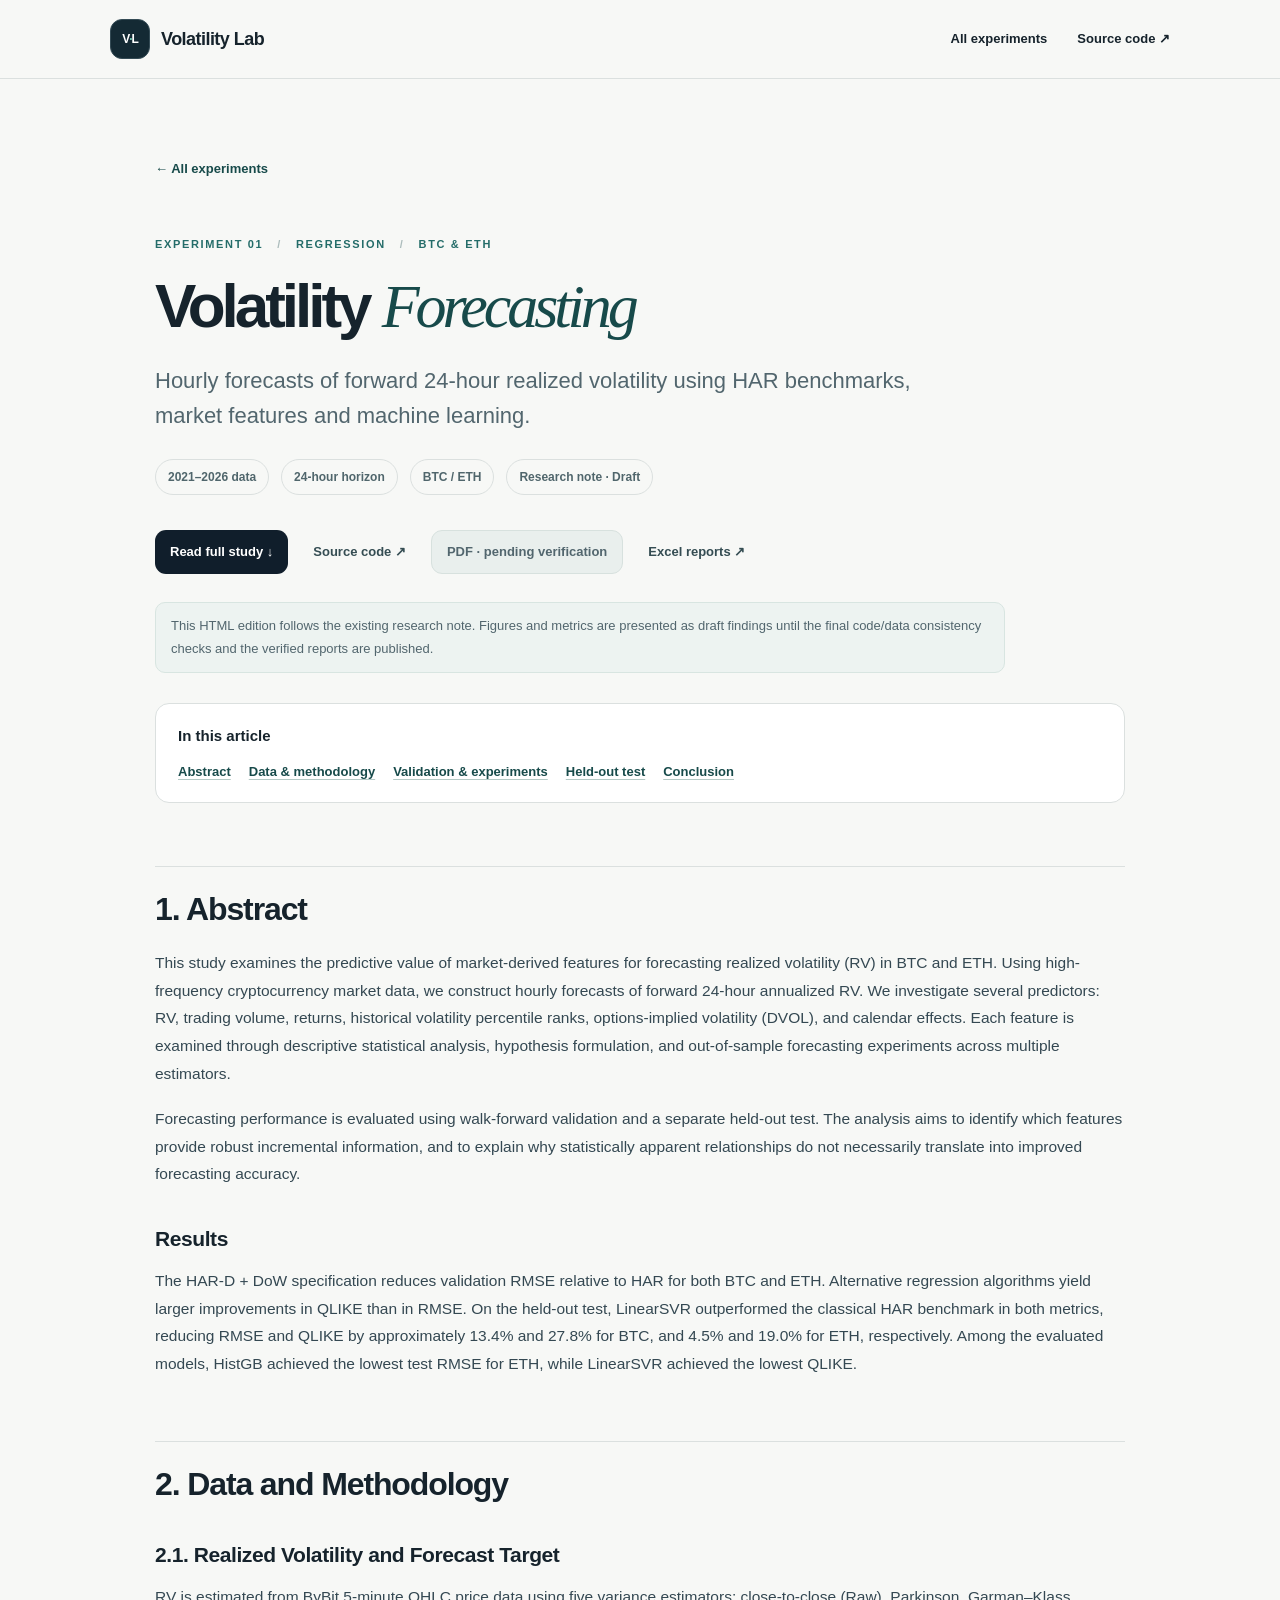
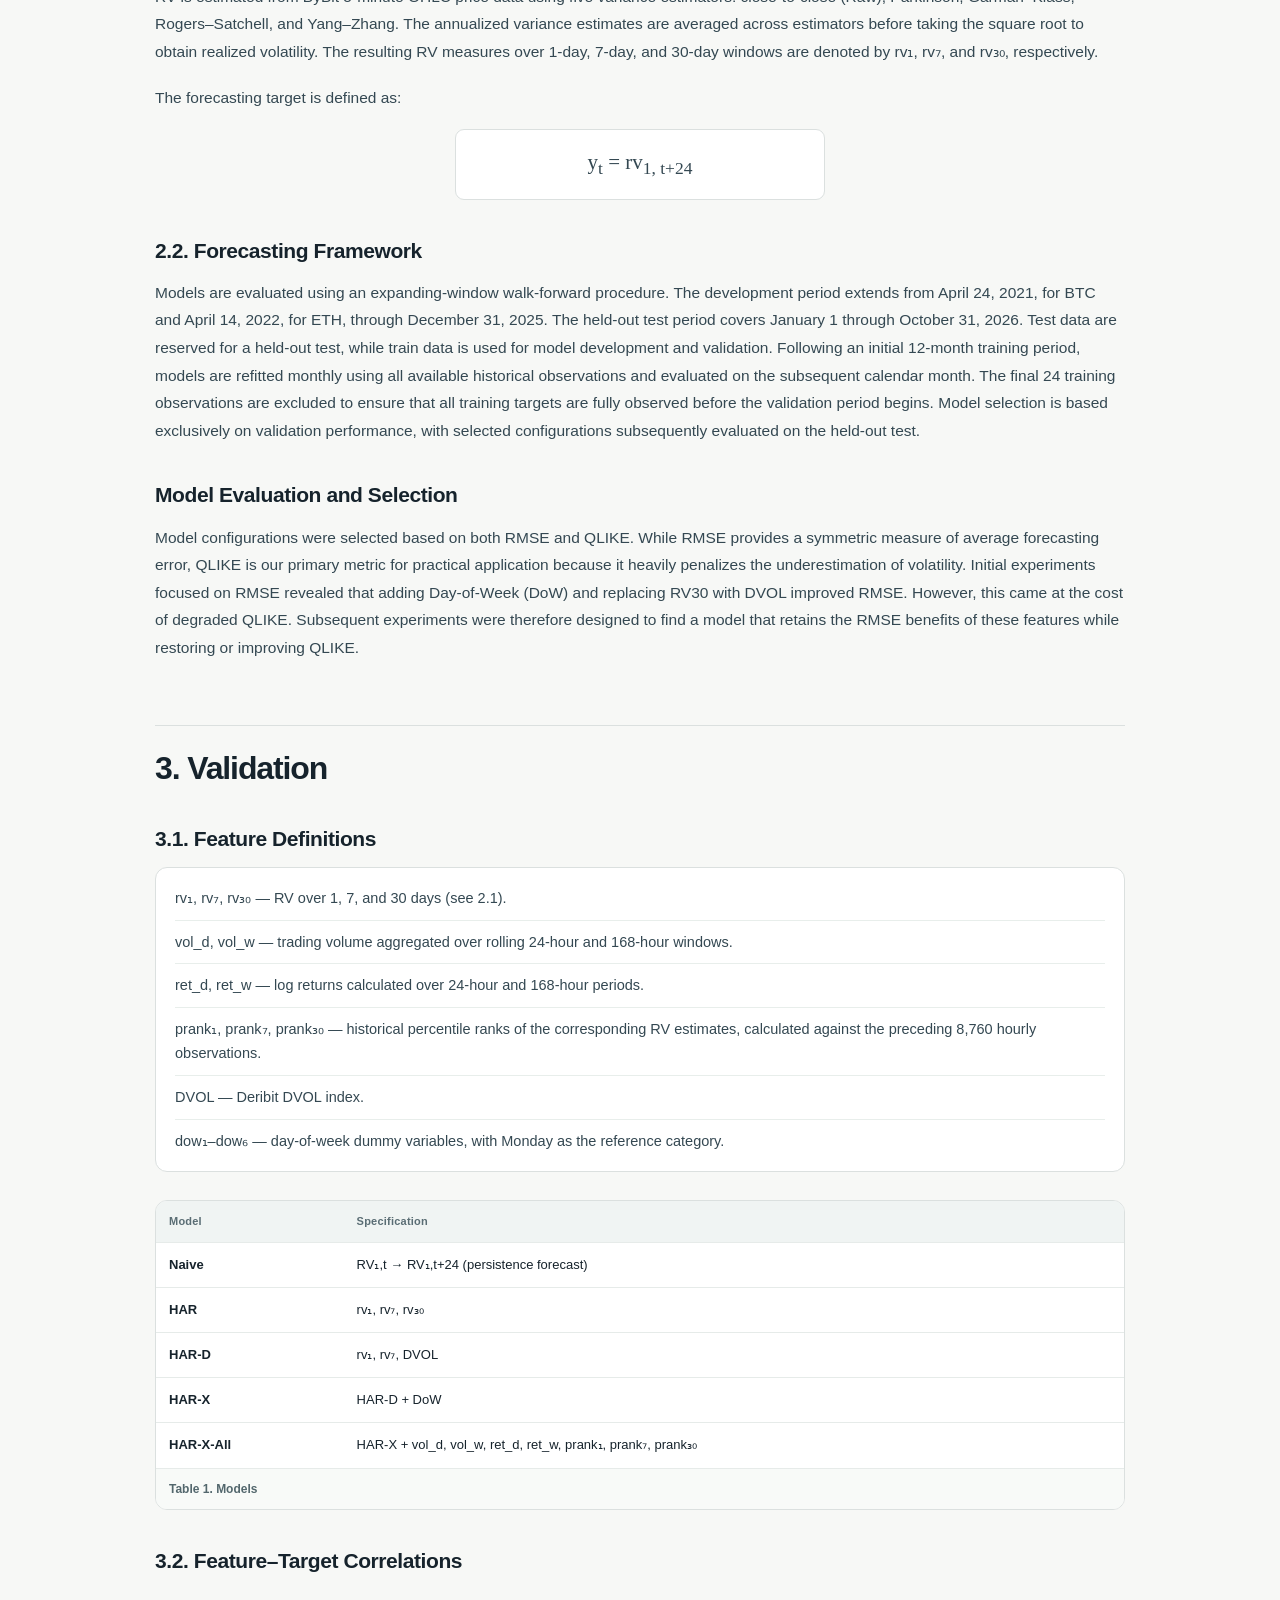
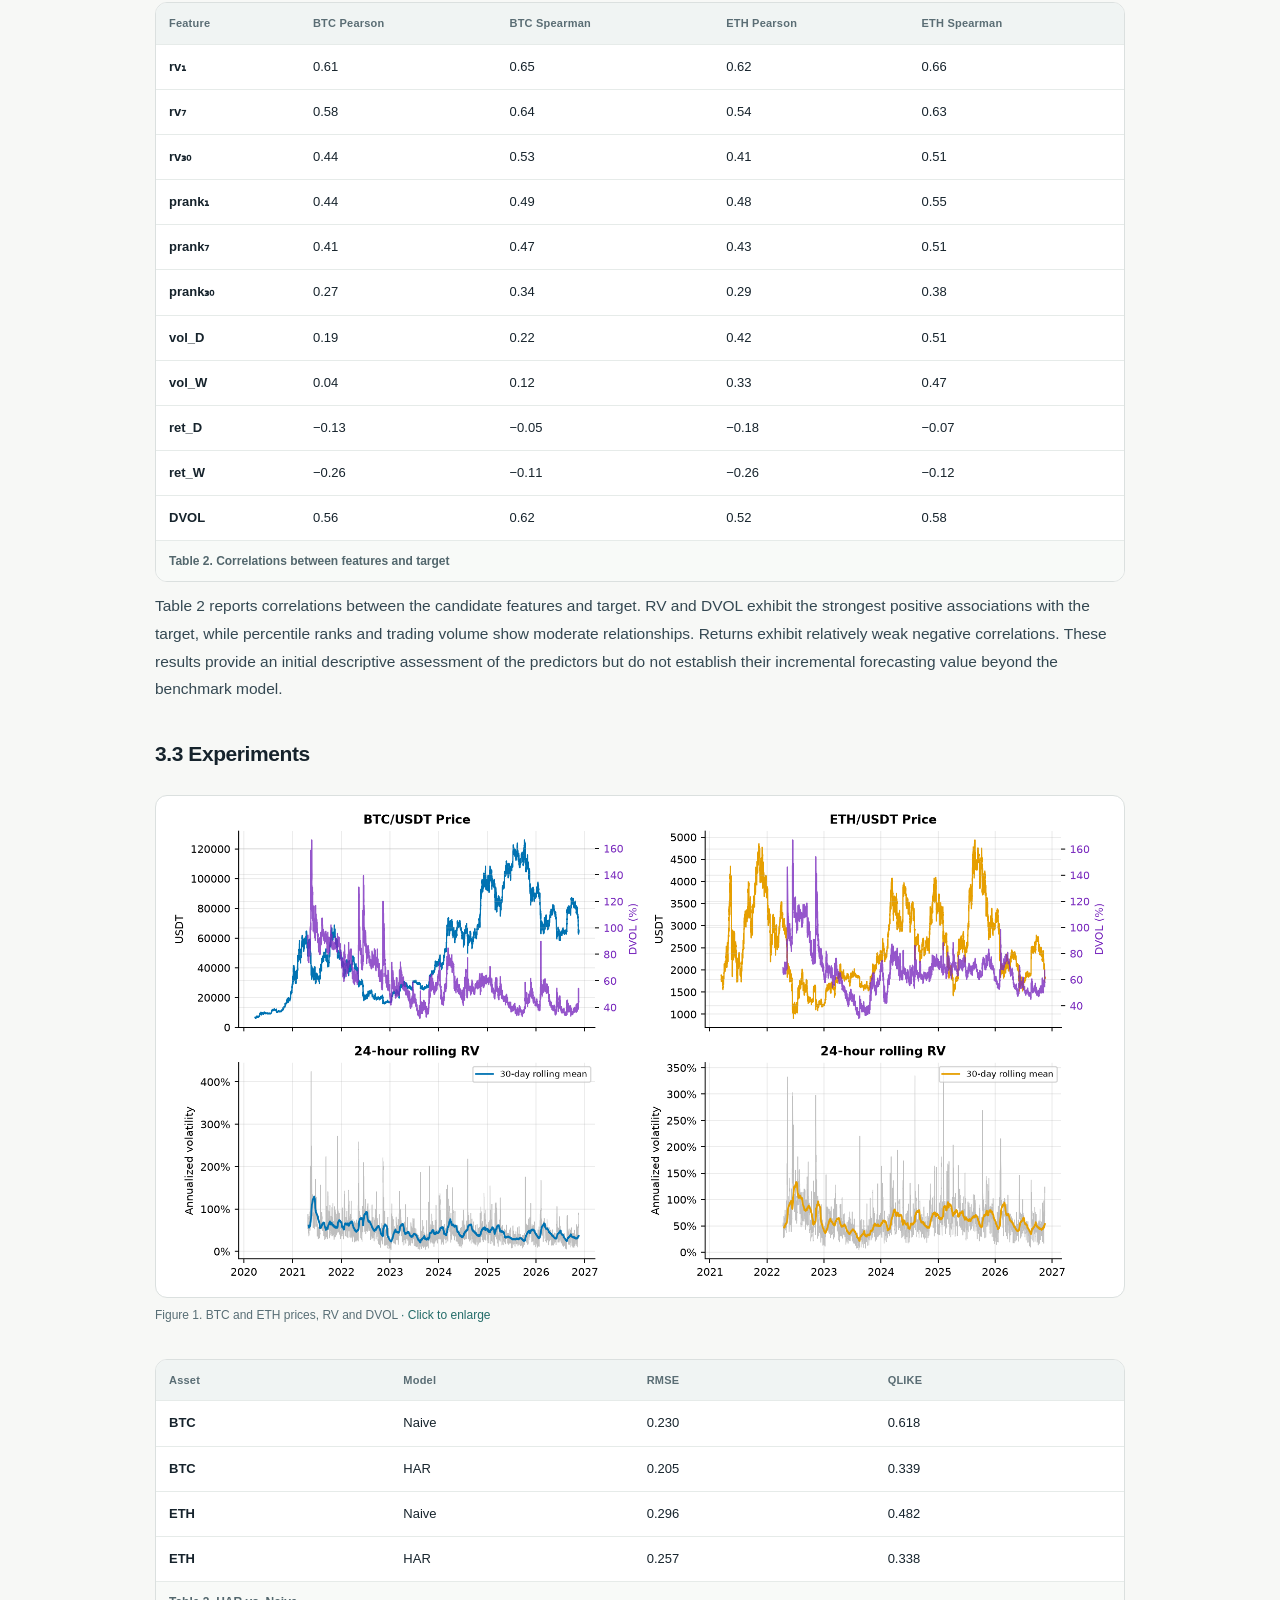
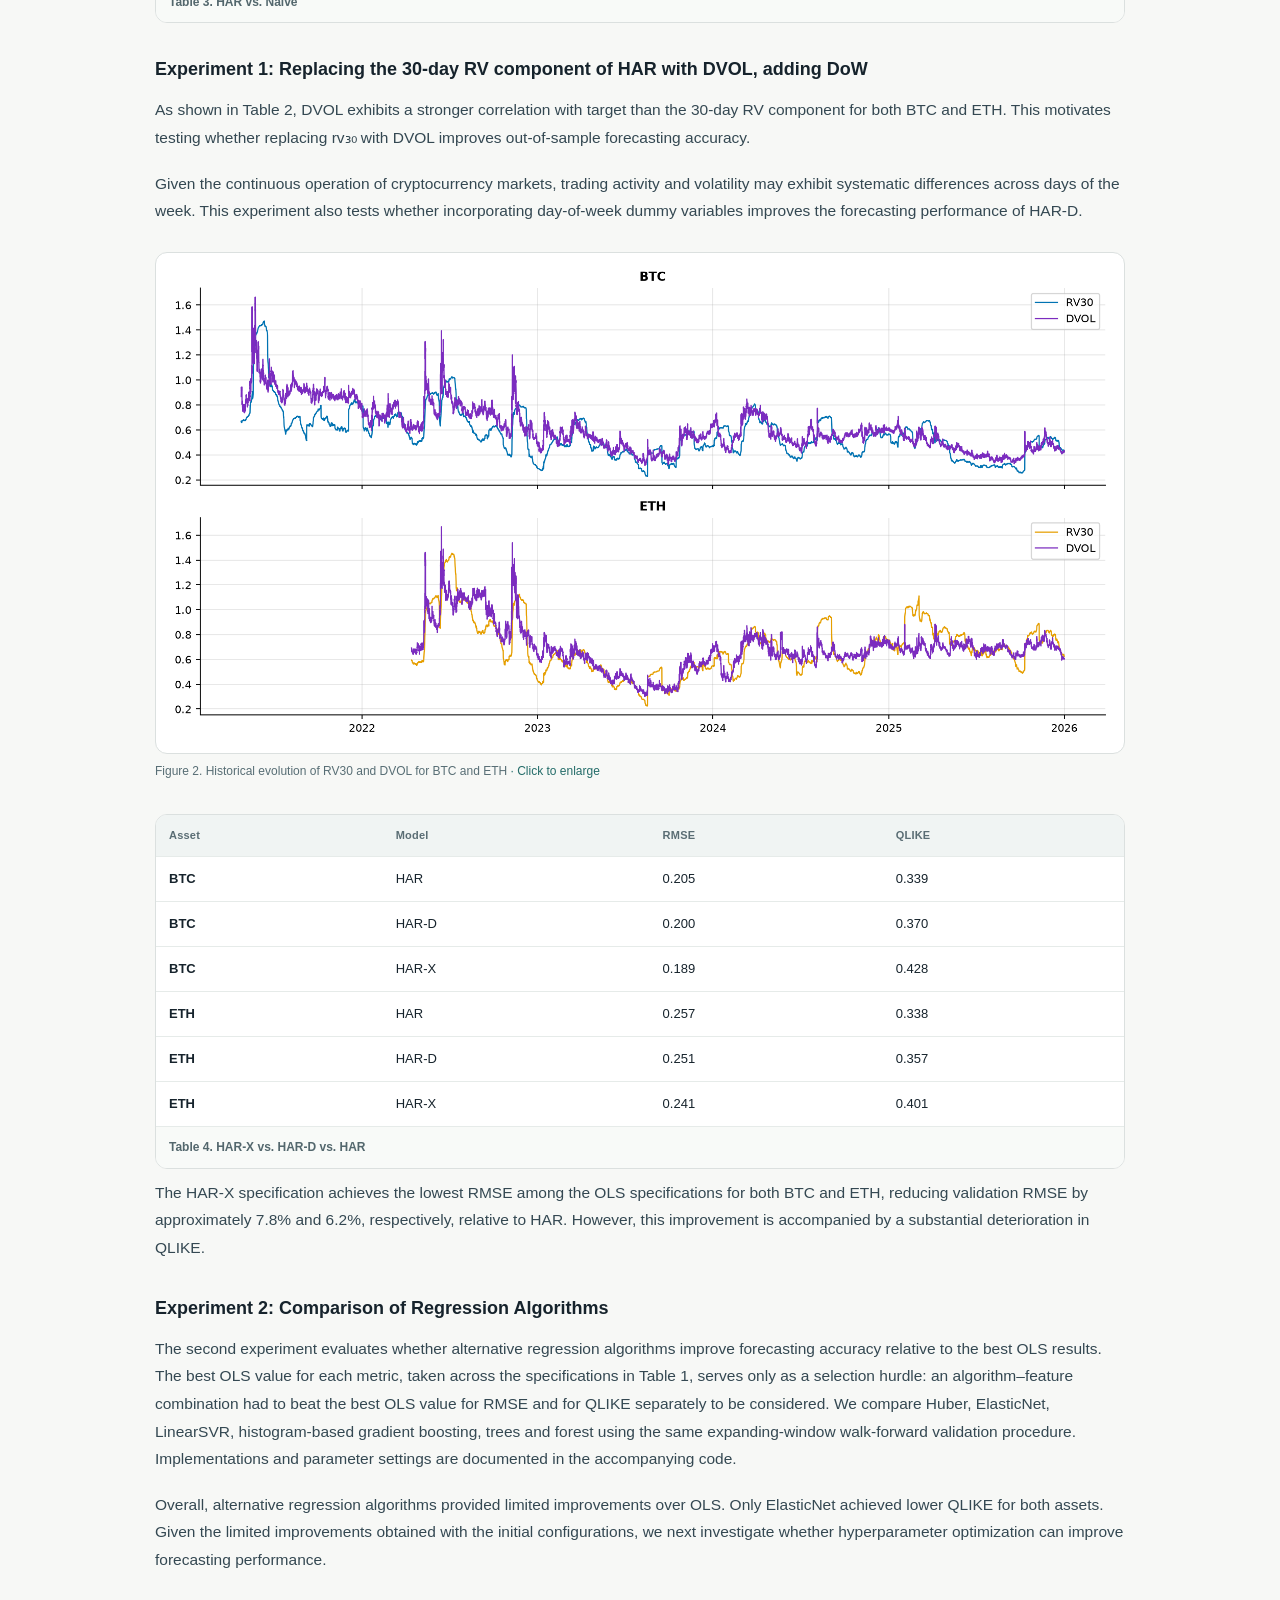
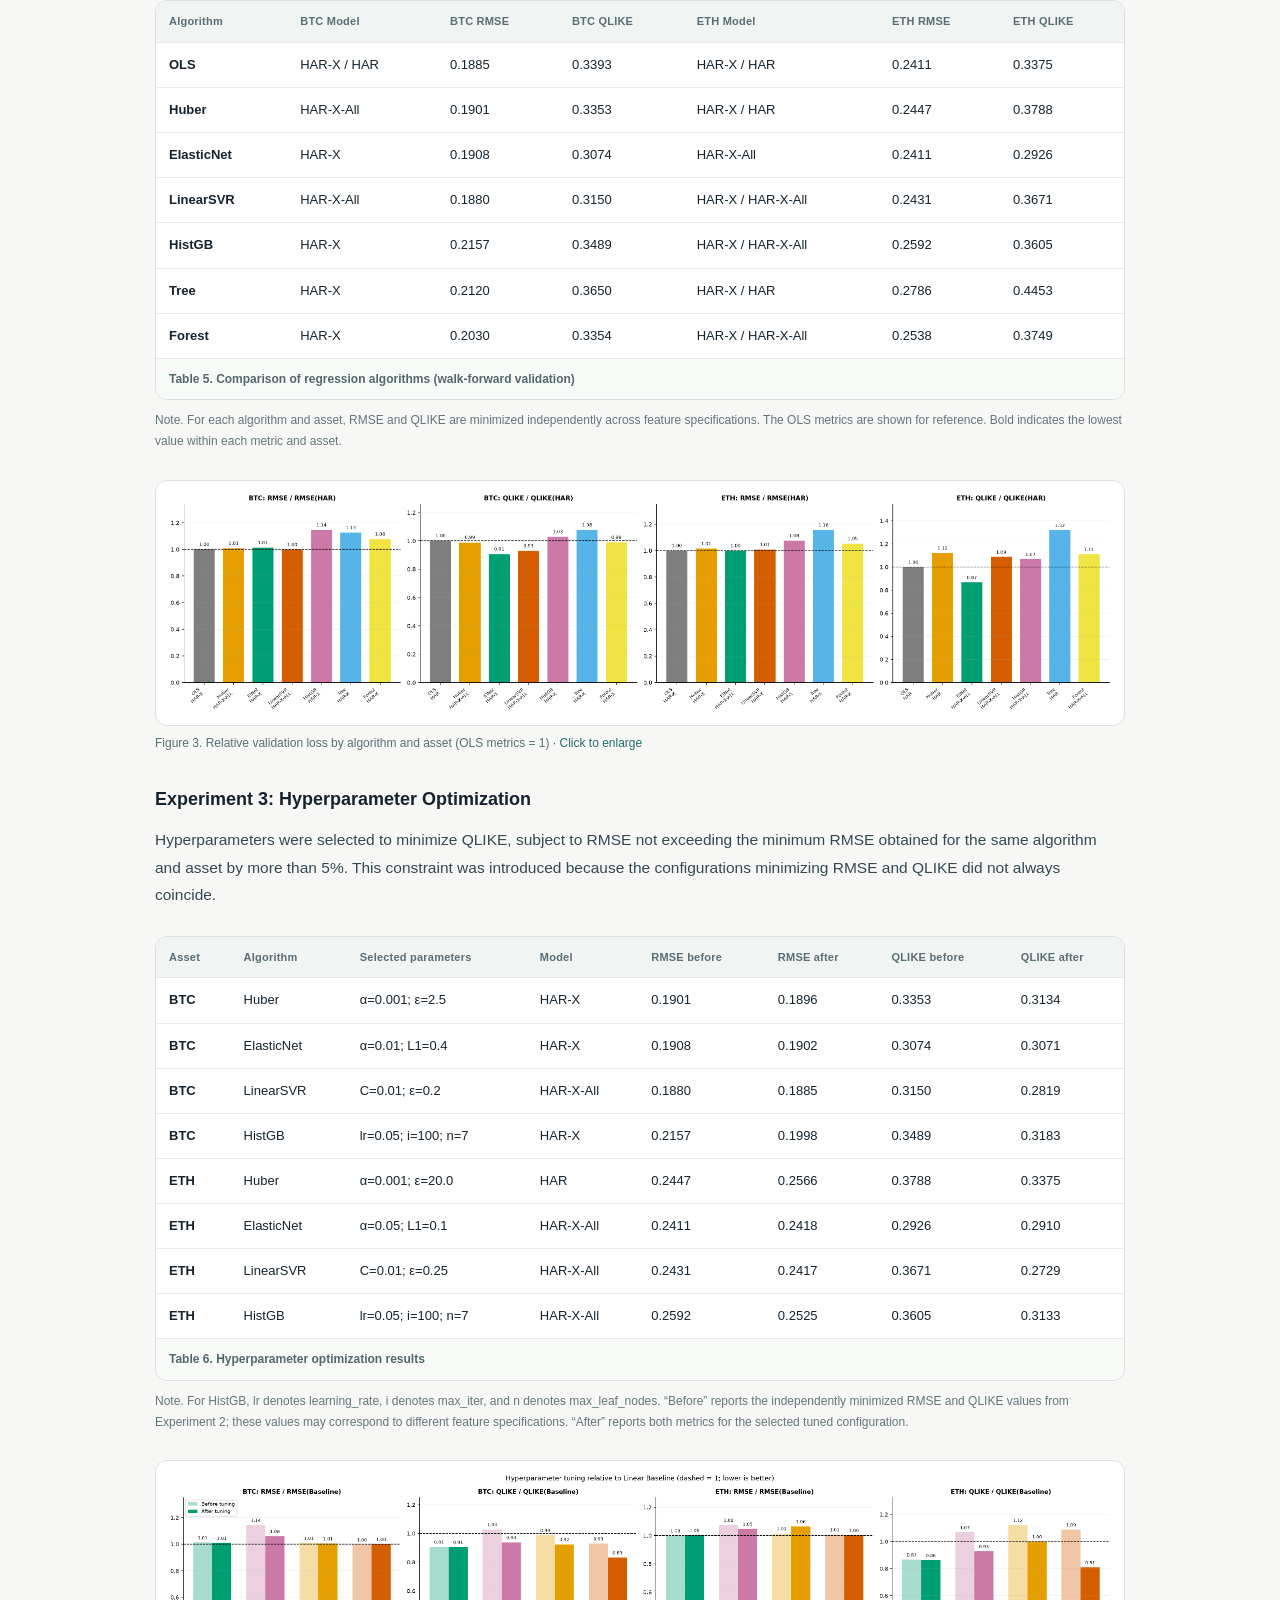
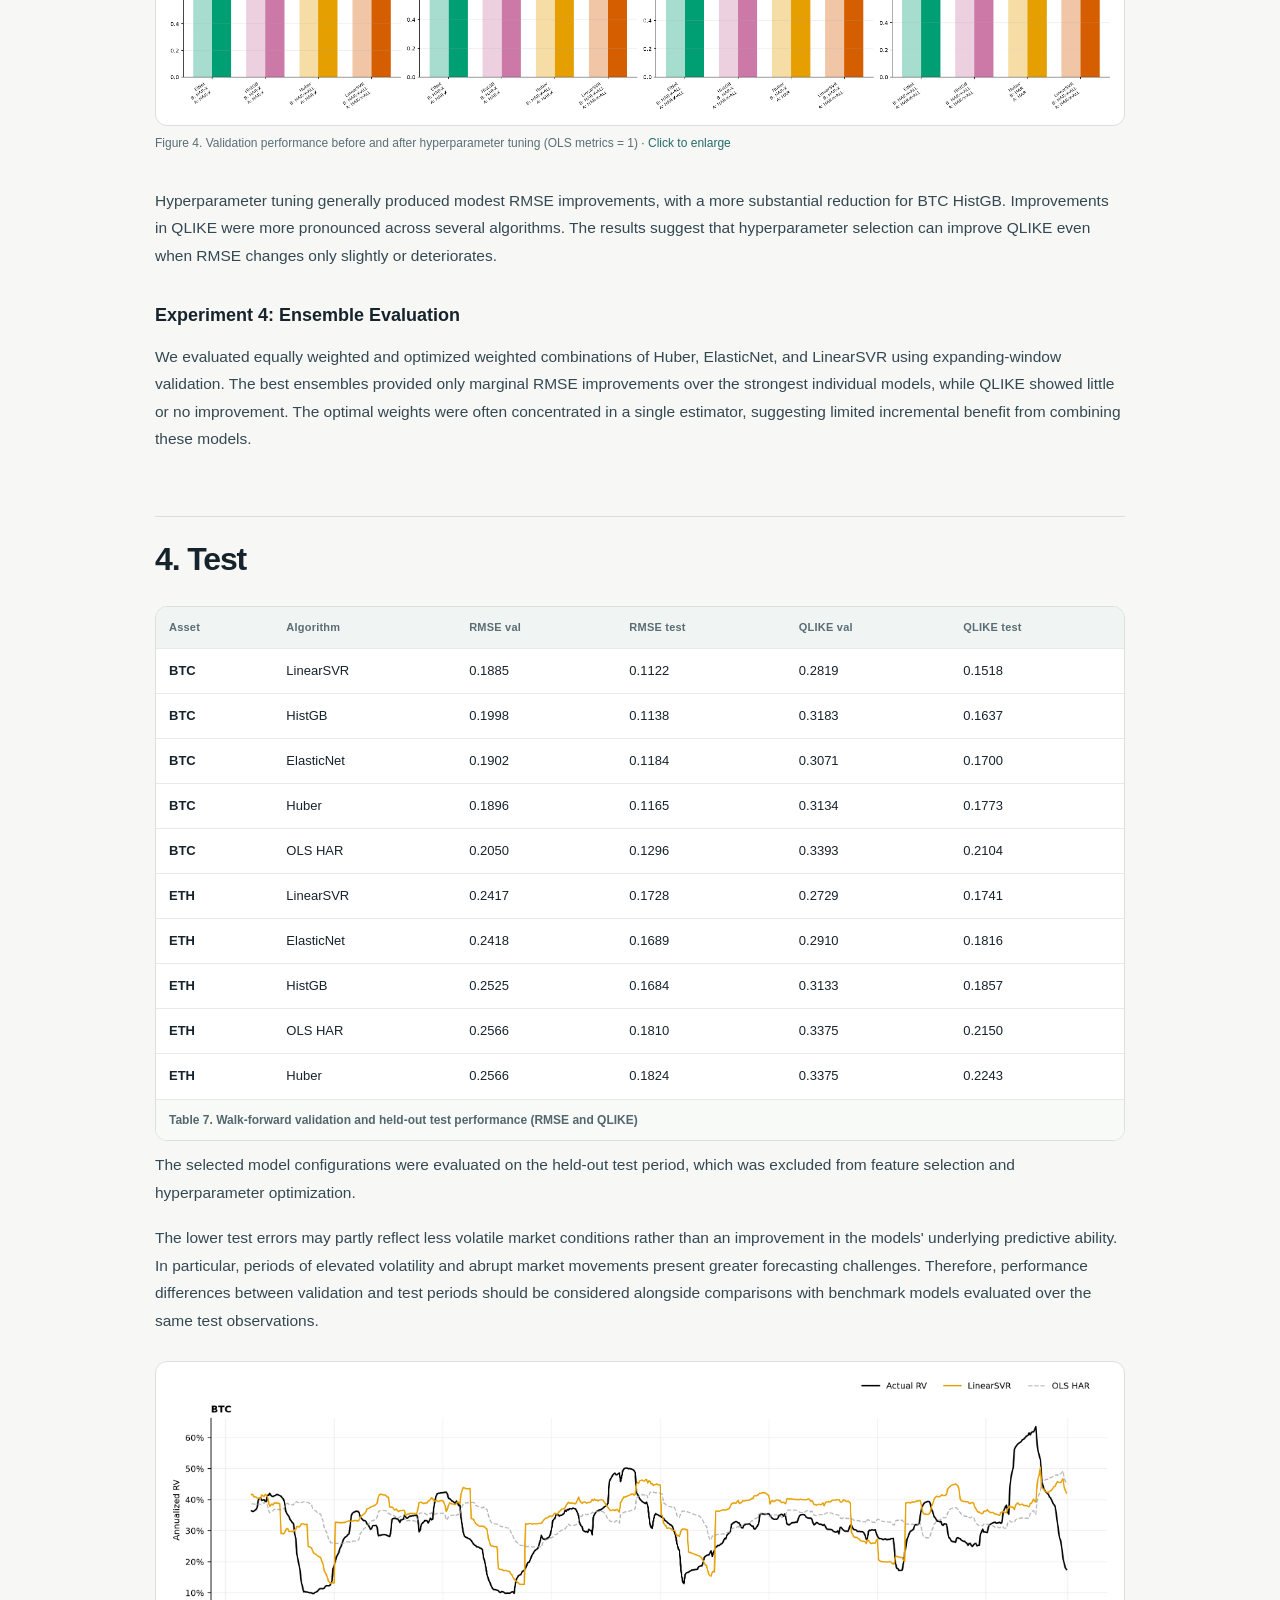
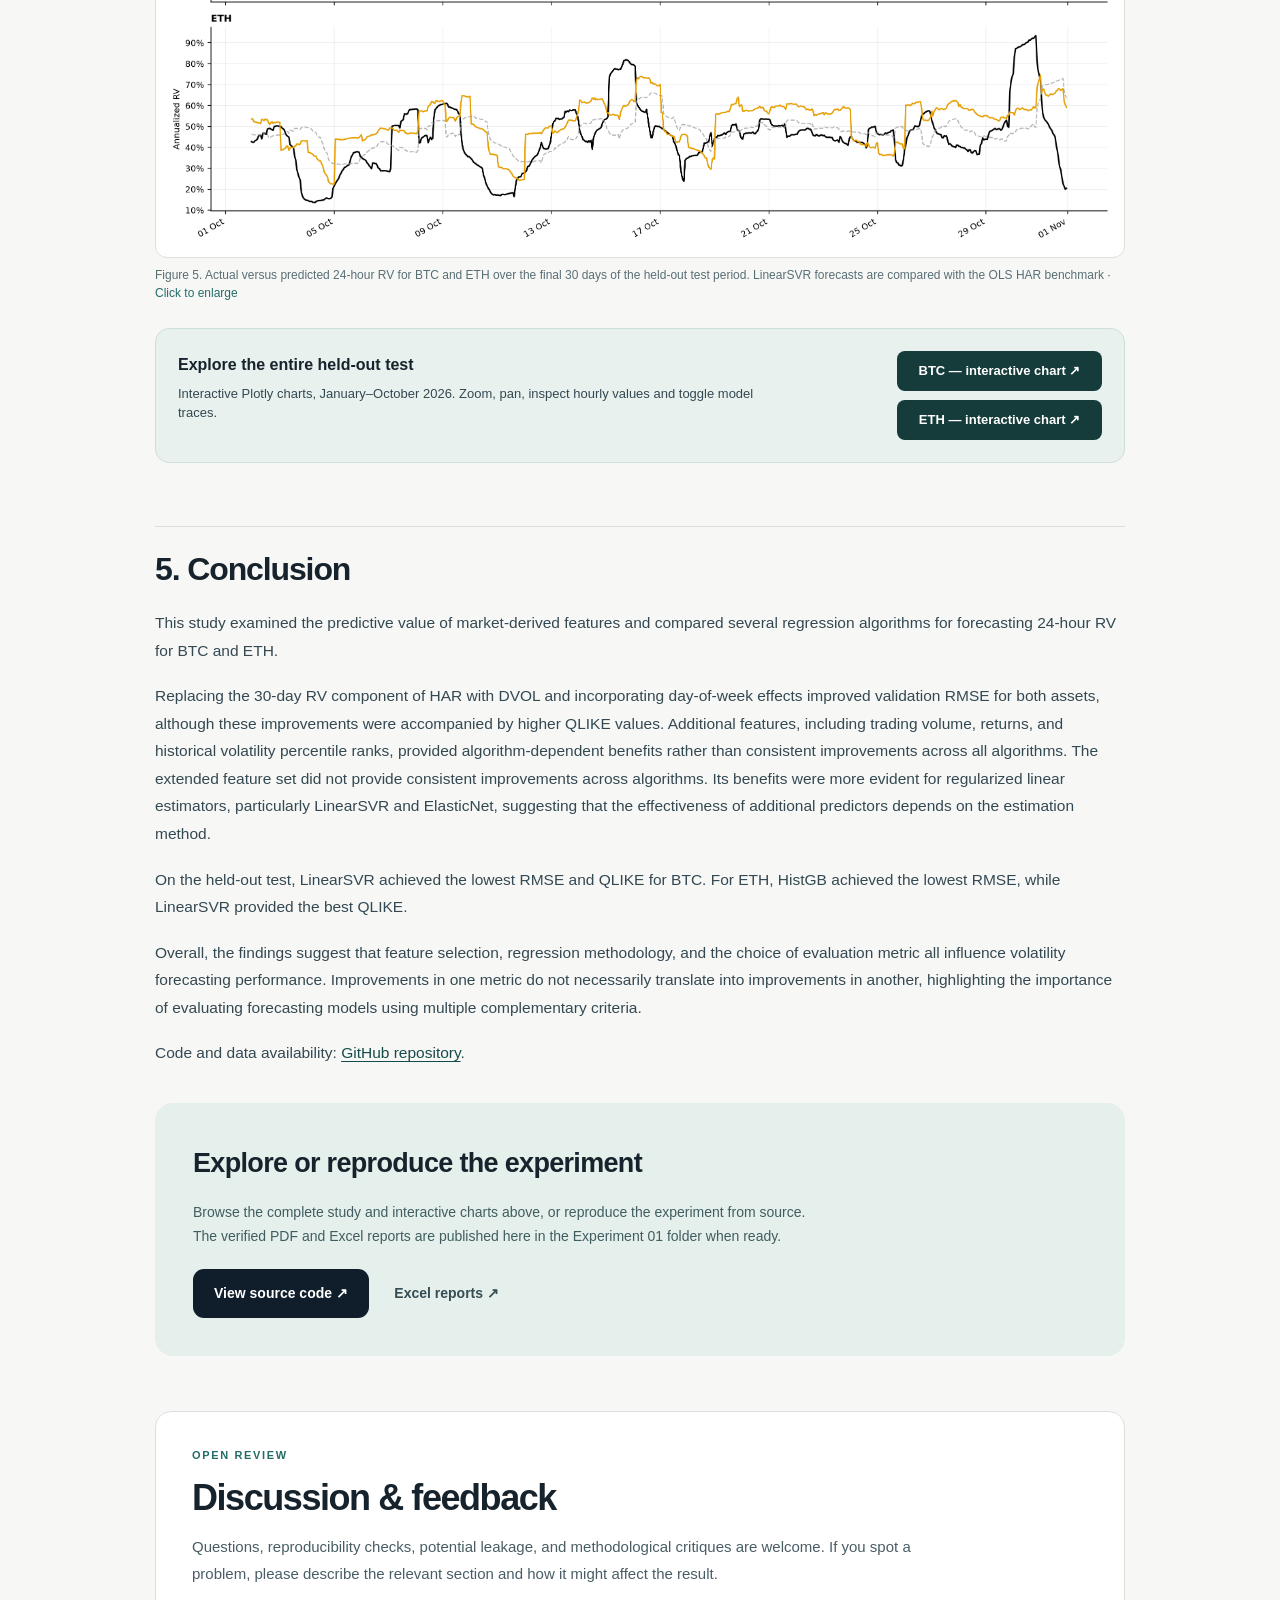
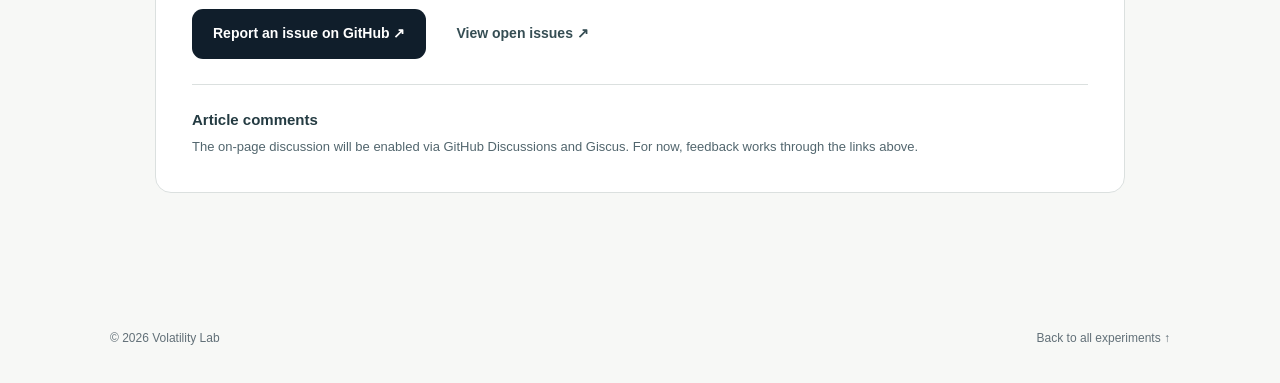
==== experiments/01-volatility-forecasting/index.html @ a3d29a33 "Publish Experiment 01 with paper and reports" ====
<!doctype html>
<html lang="en">
<head>
  <meta charset="utf-8"><meta name="viewport" content="width=device-width,initial-scale=1">
  <meta name="description" content="Volatility Lab Experiment 01: Full research note on BTC/ETH 24-hour realized volatility forecasting, including methodology, seven tables and interactive test forecasts.">
  <meta name="theme-color" content="#101e2b">
  <link rel="canonical" href="https://olegkozik.github.io/volatility_lab/experiments/01-volatility-forecasting/">
  <meta property="og:type" content="article">
  <meta property="og:site_name" content="Volatility Lab">
  <meta property="og:title" content="Experiment 01 — Forecasting 24-hour Realized Volatility">
  <meta property="og:description" content="An open BTC/ETH machine learning study: HAR benchmarks, walk-forward validation, RMSE vs QLIKE, and interactive full-period forecasts.">
  <meta property="og:url" content="https://olegkozik.github.io/volatility_lab/experiments/01-volatility-forecasting/">
  <meta property="og:image" content="https://olegkozik.github.io/volatility_lab/experiments/01-volatility-forecasting/figures/fig5_test_forecasts.png">
  <meta name="twitter:card" content="summary_large_image">
  <title>Experiment 01 — Volatility Forecasting · Volatility Lab</title>
  <link rel="icon" href="../../assets/favicon.svg" type="image/svg+xml">
  <link rel="stylesheet" href="../../assets/styles.css">
  <style>
    .research-paper {max-width:1030px}
    .paper-head{max-width:900px}
    .paper-head h1{font-size:clamp(38px,5.2vw,62px);margin:18px 0}
    .paper-buttons{display:flex;gap:10px;flex-wrap:wrap;margin:22px 0 28px}
    .paper-buttons .btn{padding:10px 15px;font-size:13px;gap:8px}
    .research-paper .article-meta{margin:26px 0 35px}
    .draft-disclaimer{font-size:13px;color:#52666e;background:#edf3f1;border:1px solid #d8e5e1;border-radius:10px;padding:12px 15px;max-width:850px}
    .paper-toc{border:1px solid var(--line);border-radius:14px;padding:19px 22px;background:#fff;margin:30px 0 50px}
    .paper-toc h2{font-size:15px;margin:0 0 13px}
    .paper-toc nav{display:flex;flex-wrap:wrap;gap:8px 18px}
    .paper-toc nav a{font-size:13px;font-weight:650;color:var(--accent-dark);text-decoration:underline;text-decoration-color:#b4c9c5;text-underline-offset:3px}
    .paper-body{max-width:100%}
    .paper-body h2{font-size:clamp(25px,3vw,32px);letter-spacing:-.035em;line-height:1.25;margin:63px 0 20px;padding-top:22px;border-top:1px solid var(--line);scroll-margin-top:18px}
    .paper-body h3{font-size:21px;letter-spacing:-.02em;line-height:1.35;margin:37px 0 14px;scroll-margin-top:18px}
    .paper-body h4{font-size:18px;line-height:1.4;margin:34px 0 14px;scroll-margin-top:18px}
    .paper-body p{font-size:15.5px;line-height:1.78;color:#344852;margin:0 0 18px}
    .paper-body .equation{font-family:Georgia,"Times New Roman",serif;background:#fff;border:1px solid var(--line);border-radius:9px;text-align:center;font-size:21px;padding:14px;margin:8px auto 24px;max-width:370px}
    .feature-definitions{border:1px solid var(--line);border-radius:12px;padding:9px 19px;background:#fff;margin:0 0 28px}
    .feature-definitions div{padding:9px 0;border-bottom:1px solid #e8eeeb}
    .feature-definitions div:last-child{border-bottom:0}
    .feature-definitions dd{margin:0;font-size:14.5px;color:#344852;line-height:1.7}
    .paper-table-wrap{overflow-x:auto;max-width:100%;border:1px solid var(--line);border-radius:12px;background:#fff;margin:27px 0 10px}
    .paper-table{border-collapse:collapse;font-size:13px;min-width:max-content;width:100%;font-variant-numeric:tabular-nums}
    .paper-table th{white-space:nowrap;font-size:11px;letter-spacing:.02em;text-transform:none}
    .paper-table td,.paper-table th{padding:11px 13px;white-space:nowrap}
    .paper-table td:first-child{font-weight:620}
    .paper-table td:last-child{white-space:normal}
    .paper-table caption{caption-side:bottom;text-align:left;background:#f8faf8;padding:10px 13px;border-top:1px solid #e6ebe9;font-size:12px;color:#53676d;font-weight:680}
    .paper-body .table-note{font-size:12px;color:#64757c;margin-top:8px;margin-bottom:25px}
    .paper-figure{margin:27px 0 34px}
    .figure-zoom{display:block;background:#fff;border:1px solid var(--line);border-radius:12px;padding:10px;cursor:zoom-in;transition:border-color .15s ease,box-shadow .15s ease}
    .figure-zoom:hover{border-color:#9ebeb5;box-shadow:0 8px 22px rgba(15,45,46,.07)}
    .paper-figure img{display:block;width:100%;height:auto;max-width:100%;border-radius:5px}
    .paper-figure figcaption{font-size:12px;color:#586e75;line-height:1.55;padding-top:8px}
    .zoom-hint{color:var(--accent)}
    .interactive-cta{border:1px solid #cde0d8;border-radius:14px;padding:22px;background:#e8f1ed;display:flex;flex-wrap:wrap;justify-content:space-between;gap:14px;margin:-9px 0 36px}
    .interactive-cta strong{font-size:16px}
    .interactive-cta p{font-size:13px;line-height:1.5;margin:6px 0 0;max-width:580px}
    .interactive-actions{display:flex;flex-direction:column;gap:9px;min-width:205px}
    .interactive-actions a{display:block;border-radius:8px;background:#153b3b;color:#fff;padding:9px 12px;font-size:13px;font-weight:700;text-align:center}
    .interactive-actions a:hover{background:#265b57;color:#fff}
    .paper-inline-link{text-decoration:underline;text-underline-offset:3px;color:var(--accent-dark)}
    #image-dialog{max-width:96vw;max-height:96vh;width:calc(100vw - 26px);height:calc(100vh - 26px);padding:12px;border:none;border-radius:12px;background:#eef2f1;color:#1a3036;box-shadow:0 18px 90px rgba(4,20,24,.3)}
    #image-dialog::backdrop{background:rgba(8,21,25,.83)}
    .lightbox-controls{display:flex;justify-content:space-between;gap:12px;align-items:center;flex-wrap:wrap;margin:0 0 10px;font-size:13px;font-weight:700}
    .lightbox-controls a{text-decoration:underline;color:var(--accent-dark)}
    .lightbox-controls button{background:#102b36;color:#fff;border:0;border-radius:8px;padding:8px 14px;cursor:pointer;font:inherit}
    #image-dialog img{display:block;max-width:100%;width:auto;max-height:calc(96vh - 85px);object-fit:contain;margin:auto}
    @media(max-width:760px){.paper-toc{margin:26px 0 35px;padding:16px}.paper-body h2{margin-top:44px}.paper-table td,.paper-table th{padding:10px}.paper-buttons{gap:8px}.interactive-cta{padding:17px}.interactive-actions{width:100%}}

    [hidden]{display:none!important}
    .paper-buttons .btn-pending{background:#e9efed;color:#52666e;border:1px solid #d7e1de;cursor:default;gap:0}
    .feedback-section{margin:55px 0 0;padding:34px 36px;border:1px solid var(--line);border-radius:16px;background:#fff;scroll-margin-top:28px}
    .feedback-section h2{font-size:clamp(27px,3.5vw,36px);line-height:1.15;letter-spacing:-.04em;margin:12px 0 16px}
    .feedback-section p{color:#495d66;line-height:1.75;font-size:15px;max-width:780px}
    .feedback-actions{display:flex;gap:9px;flex-wrap:wrap;margin:22px 0 25px}
    .comments-placeholder{display:flex;flex-direction:column;gap:4px;border-top:1px solid var(--line);padding-top:22px;color:#52666e;font-size:13px}
    .comments-placeholder strong{color:#243b42;font-size:15px}
    @media(max-width:760px){.feedback-section{padding:24px 20px}.feedback-actions .btn{width:100%}}
  </style>
</head>
<body>
<header class="site-header"><div class="container nav"><a href="../../" class="brand"><span class="brand-mark">V<span>·</span>L</span><span>Volatility Lab</span></a><nav aria-label="Main navigation"><a href="../../#experiments">All experiments</a><a href="https://github.com/olegkozik/volatility_forecasting" target="_blank" rel="noopener noreferrer">Source code ↗</a></nav></div></header>
<main class="article-main container research-paper">
  <div class="paper-head">
    <a class="back-link" href="../../">← All experiments</a>
    <div class="eyebrow accent">EXPERIMENT 01 <span class="sep">/</span> REGRESSION <span class="sep">/</span> BTC &amp; ETH</div>
    <h1>Volatility <em>Forecasting</em></h1>
    <p class="article-lede">Hourly forecasts of forward 24-hour realized volatility using HAR benchmarks, market features and machine learning.</p>
    <div class="article-meta"><span>2021–2026 data</span><span>24-hour horizon</span><span>BTC / ETH</span><span>Research note · Draft</span></div>
    <div class="paper-buttons"><a class="btn btn-primary" href="#abstract">Read full study ↓</a><a class="btn btn-quiet" href="https://github.com/olegkozik/volatility_forecasting" target="_blank" rel="noopener noreferrer">Source code ↗</a><a class="btn btn-quiet" id="paper-download" href="paper.pdf" target="_blank" rel="noopener noreferrer" hidden>Download PDF ↗</a><span class="btn btn-pending" id="paper-pending">PDF · pending verification</span><a class="btn btn-quiet" href="reports/">Excel reports ↗</a></div>
    <p class="draft-disclaimer">This HTML edition follows the existing research note. Figures and metrics are presented as draft findings until the final code/data consistency checks and the verified reports are published.</p>
  </div>
  <div class="paper-toc"><h2>In this article</h2><nav aria-label="Table of contents"><a href="#abstract">Abstract</a><a href="#data-methodology">Data &amp; methodology</a><a href="#validation">Validation &amp; experiments</a><a href="#test">Held-out test</a><a href="#conclusion">Conclusion</a></nav></div>
  <article class="paper-body">
<h2 id="abstract">1. Abstract</h2>
<p>This study examines the predictive value of market-derived features for forecasting realized volatility (RV) in BTC and ETH. Using high-frequency cryptocurrency market data, we construct hourly forecasts of forward 24-hour annualized RV. We investigate several predictors: RV, trading volume, returns, historical volatility percentile ranks, options-implied volatility (DVOL), and calendar effects. Each feature is examined through descriptive statistical analysis, hypothesis formulation, and out-of-sample forecasting experiments across multiple estimators.</p>
<p>Forecasting performance is evaluated using walk-forward validation and a separate held-out test. The analysis aims to identify which features provide robust incremental information, and to explain why statistically apparent relationships do not necessarily translate into improved forecasting accuracy.</p>
<h3 id="abstract-results">Results</h3>
<p>The HAR-D + DoW specification reduces validation RMSE relative to HAR for both BTC and ETH. Alternative regression algorithms yield larger improvements in QLIKE than in RMSE. On the held-out test, LinearSVR outperformed the classical HAR benchmark in both metrics, reducing RMSE and QLIKE by approximately 13.4% and 27.8% for BTC, and 4.5% and 19.0% for ETH, respectively. Among the evaluated models, HistGB achieved the lowest test RMSE for ETH, while LinearSVR achieved the lowest QLIKE.</p>
<h2 id="data-methodology">2. Data and Methodology</h2>
<h3 id="rv-target">2.1. Realized Volatility and Forecast Target</h3>
<p>RV is estimated from ByBit 5-minute OHLC price data using five variance estimators: close-to-close (Raw), Parkinson, Garman–Klass, Rogers–Satchell, and Yang–Zhang. The annualized variance estimates are averaged across estimators before taking the square root to obtain realized volatility. The resulting RV measures over 1-day, 7-day, and 30-day windows are denoted by rv₁, rv₇, and rv₃₀, respectively.</p>
<p>The forecasting target is defined as:</p>
<p class="equation" aria-label="Forecasting target y t equals RV one at t plus twenty-four">y<sub>t</sub> = rv<sub>1, t+24</sub></p>
<h3 id="forecasting-framework">2.2. Forecasting Framework</h3>
<p>Models are evaluated using an expanding-window walk-forward procedure. The development period extends from April 24, 2021, for BTC and April 14, 2022, for ETH, through December 31, 2025. The held-out test period covers January 1 through October 31, 2026. Test data are reserved for a held-out test, while train data is used for model development and validation. Following an initial 12-month training period, models are refitted monthly using all available historical observations and evaluated on the subsequent calendar month. The final 24 training observations are excluded to ensure that all training targets are fully observed before the validation period begins. Model selection is based exclusively on validation performance, with selected configurations subsequently evaluated on the held-out test.</p>
<h3 id="model-evaluation">Model Evaluation and Selection</h3>
<p>Model configurations were selected based on both RMSE and QLIKE. While RMSE provides a symmetric measure of average forecasting error, QLIKE is our primary metric for practical application because it heavily penalizes the underestimation of volatility. Initial experiments focused on RMSE revealed that adding Day-of-Week (DoW) and replacing RV30 with DVOL improved RMSE. However, this came at the cost of degraded QLIKE. Subsequent experiments were therefore designed to find a model that retains the RMSE benefits of these features while restoring or improving QLIKE.</p>
<h2 id="validation">3. Validation</h2>
<h3 id="features">3.1. Feature Definitions</h3>
<dl class="feature-definitions"><div><dd>rv₁, rv₇, rv₃₀ — RV over 1, 7, and 30 days (see 2.1).</dd></div><div><dd>vol_d, vol_w — trading volume aggregated over rolling 24-hour and 168-hour windows.</dd></div><div><dd>ret_d, ret_w — log returns calculated over 24-hour and 168-hour periods.</dd></div><div><dd>prank₁, prank₇, prank₃₀ — historical percentile ranks of the corresponding RV estimates, calculated against the preceding 8,760 hourly observations.</dd></div><div><dd>DVOL — Deribit DVOL index.</dd></div><div><dd>dow₁–dow₆ — day-of-week dummy variables, with Monday as the reference category.</dd></div></dl>
<div class="paper-table-wrap"><table class="paper-table"><thead><tr><th scope="col">Model</th><th scope="col">Specification</th></tr></thead><tbody><tr><td>Naive</td><td>RV₁,t → RV₁,t+24 (persistence forecast)</td></tr><tr><td>HAR</td><td>rv₁, rv₇, rv₃₀</td></tr><tr><td>HAR-D</td><td>rv₁, rv₇, DVOL</td></tr><tr><td>HAR-X</td><td>HAR-D + DoW</td></tr><tr><td>HAR-X-All</td><td>HAR-X + vol_d, vol_w, ret_d, ret_w, prank₁, prank₇, prank₃₀</td></tr></tbody><caption>Table 1. Models</caption></table></div>
<h3 id="correlations">3.2. Feature–Target Correlations</h3>
<div class="paper-table-wrap"><table class="paper-table "><thead><tr><th scope="col">Feature</th><th scope="col">BTC Pearson</th><th scope="col">BTC Spearman</th><th scope="col">ETH Pearson</th><th scope="col">ETH Spearman</th></tr></thead><tbody><tr><td>rv₁</td><td>0.61</td><td>0.65</td><td>0.62</td><td>0.66</td></tr><tr><td>rv₇</td><td>0.58</td><td>0.64</td><td>0.54</td><td>0.63</td></tr><tr><td>rv₃₀</td><td>0.44</td><td>0.53</td><td>0.41</td><td>0.51</td></tr><tr><td>prank₁</td><td>0.44</td><td>0.49</td><td>0.48</td><td>0.55</td></tr><tr><td>prank₇</td><td>0.41</td><td>0.47</td><td>0.43</td><td>0.51</td></tr><tr><td>prank₃₀</td><td>0.27</td><td>0.34</td><td>0.29</td><td>0.38</td></tr><tr><td>vol_D</td><td>0.19</td><td>0.22</td><td>0.42</td><td>0.51</td></tr><tr><td>vol_W</td><td>0.04</td><td>0.12</td><td>0.33</td><td>0.47</td></tr><tr><td>ret_D</td><td>−0.13</td><td>−0.05</td><td>−0.18</td><td>−0.07</td></tr><tr><td>ret_W</td><td>−0.26</td><td>−0.11</td><td>−0.26</td><td>−0.12</td></tr><tr><td>DVOL</td><td>0.56</td><td>0.62</td><td>0.52</td><td>0.58</td></tr></tbody><caption>Table 2. Correlations between features and target</caption></table></div>
<p>Table 2 reports correlations between the candidate features and target. RV and DVOL exhibit the strongest positive associations with the target, while percentile ranks and trading volume show moderate relationships. Returns exhibit relatively weak negative correlations. These results provide an initial descriptive assessment of the predictors but do not establish their incremental forecasting value beyond the benchmark model.</p>
<h3 id="experiments">3.3 Experiments</h3>
<figure class="paper-figure"><a class="figure-zoom" href="figures/fig1_price_rv_dvol.png" data-title="Figure 1. BTC and ETH prices, RV and DVOL" aria-label="Enlarge Figure 1. BTC and ETH prices, RV and DVOL"><img loading="lazy" src="figures/fig1_price_rv_dvol.png" alt="Figure 1. BTC and ETH prices, RV and DVOL" /></a><figcaption>Figure 1. BTC and ETH prices, RV and DVOL <span class="zoom-hint">· Click to enlarge</span></figcaption></figure>
<div class="paper-table-wrap"><table class="paper-table "><thead><tr><th scope="col">Asset</th><th scope="col">Model</th><th scope="col">RMSE</th><th scope="col">QLIKE</th></tr></thead><tbody><tr><td>BTC</td><td>Naive</td><td>0.230</td><td>0.618</td></tr><tr><td>BTC</td><td>HAR</td><td>0.205</td><td>0.339</td></tr><tr><td>ETH</td><td>Naive</td><td>0.296</td><td>0.482</td></tr><tr><td>ETH</td><td>HAR</td><td>0.257</td><td>0.338</td></tr></tbody><caption>Table 3. HAR vs. Naive</caption></table></div>
<h4 id="experiment-1">Experiment 1: Replacing the 30-day RV component of HAR with DVOL, adding DoW</h4>
<p>As shown in Table 2, DVOL exhibits a stronger correlation with target than the 30-day RV component for both BTC and ETH. This motivates testing whether replacing rv₃₀ with DVOL improves out-of-sample forecasting accuracy.</p>
<p>Given the continuous operation of cryptocurrency markets, trading activity and volatility may exhibit systematic differences across days of the week. This experiment also tests whether incorporating day-of-week dummy variables improves the forecasting performance of HAR-D.</p>
<figure class="paper-figure"><a class="figure-zoom" href="figures/fig2_rv_dvol_evolution.png" data-title="Figure 2. Historical evolution of RV30 and DVOL for BTC and ETH" aria-label="Enlarge Figure 2. Historical evolution of RV30 and DVOL for BTC and ETH"><img loading="lazy" src="figures/fig2_rv_dvol_evolution.png" alt="Figure 2. Historical evolution of RV30 and DVOL for BTC and ETH" /></a><figcaption>Figure 2. Historical evolution of RV30 and DVOL for BTC and ETH <span class="zoom-hint">· Click to enlarge</span></figcaption></figure>
<div class="paper-table-wrap"><table class="paper-table "><thead><tr><th scope="col">Asset</th><th scope="col">Model</th><th scope="col">RMSE</th><th scope="col">QLIKE</th></tr></thead><tbody><tr><td>BTC</td><td>HAR</td><td>0.205</td><td>0.339</td></tr><tr><td>BTC</td><td>HAR-D</td><td>0.200</td><td>0.370</td></tr><tr><td>BTC</td><td>HAR-X</td><td>0.189</td><td>0.428</td></tr><tr><td>ETH</td><td>HAR</td><td>0.257</td><td>0.338</td></tr><tr><td>ETH</td><td>HAR-D</td><td>0.251</td><td>0.357</td></tr><tr><td>ETH</td><td>HAR-X</td><td>0.241</td><td>0.401</td></tr></tbody><caption>Table 4. HAR-X vs. HAR-D vs. HAR</caption></table></div>
<p>The HAR-X specification achieves the lowest RMSE among the OLS specifications for both BTC and ETH, reducing validation RMSE by approximately 7.8% and 6.2%, respectively, relative to HAR. However, this improvement is accompanied by a substantial deterioration in QLIKE.</p>
<h4 id="experiment-2">Experiment 2: Comparison of Regression Algorithms</h4>
<p>The second experiment evaluates whether alternative regression algorithms improve forecasting accuracy relative to the best OLS results. The best OLS value for each metric, taken across the specifications in Table 1, serves only as a selection hurdle: an algorithm–feature combination had to beat the best OLS value for RMSE and for QLIKE separately to be considered. We compare Huber, ElasticNet, LinearSVR, histogram-based gradient boosting, trees and forest using the same expanding-window walk-forward validation procedure. Implementations and parameter settings are documented in the accompanying code.</p>
<p>Overall, alternative regression algorithms provided limited improvements over OLS. Only ElasticNet achieved lower QLIKE for both assets. Given the limited improvements obtained with the initial configurations, we next investigate whether hyperparameter optimization can improve forecasting performance.</p>
<div class="paper-table-wrap"><table class="paper-table "><thead><tr><th scope="col">Algorithm</th><th scope="col">BTC Model</th><th scope="col">BTC RMSE</th><th scope="col">BTC QLIKE</th><th scope="col">ETH Model</th><th scope="col">ETH RMSE</th><th scope="col">ETH QLIKE</th></tr></thead><tbody><tr><td>OLS</td><td>HAR-X / HAR</td><td>0.1885</td><td>0.3393</td><td>HAR-X / HAR</td><td>0.2411</td><td>0.3375</td></tr><tr><td>Huber</td><td>HAR-X-All</td><td>0.1901</td><td>0.3353</td><td>HAR-X / HAR</td><td>0.2447</td><td>0.3788</td></tr><tr><td>ElasticNet</td><td>HAR-X</td><td>0.1908</td><td>0.3074</td><td>HAR-X-All</td><td>0.2411</td><td>0.2926</td></tr><tr><td>LinearSVR</td><td>HAR-X-All</td><td>0.1880</td><td>0.3150</td><td>HAR-X / HAR-X-All</td><td>0.2431</td><td>0.3671</td></tr><tr><td>HistGB</td><td>HAR-X</td><td>0.2157</td><td>0.3489</td><td>HAR-X / HAR-X-All</td><td>0.2592</td><td>0.3605</td></tr><tr><td>Tree</td><td>HAR-X</td><td>0.2120</td><td>0.3650</td><td>HAR-X / HAR</td><td>0.2786</td><td>0.4453</td></tr><tr><td>Forest</td><td>HAR-X</td><td>0.2030</td><td>0.3354</td><td>HAR-X / HAR-X-All</td><td>0.2538</td><td>0.3749</td></tr></tbody><caption>Table 5. Comparison of regression algorithms (walk-forward validation)</caption></table></div>
<p class="table-note">Note. For each algorithm and asset, RMSE and QLIKE are minimized independently across feature specifications. The OLS metrics are shown for reference. Bold indicates the lowest value within each metric and asset.</p>
<figure class="paper-figure"><a class="figure-zoom" href="figures/fig3_validation_vs_baseline.png" data-title="Figure 3. Relative validation loss by algorithm and asset (OLS metrics = 1)" aria-label="Enlarge Figure 3. Relative validation loss by algorithm and asset (OLS metrics = 1)"><img loading="lazy" src="figures/fig3_validation_vs_baseline.png" alt="Figure 3. Relative validation loss by algorithm and asset (OLS metrics = 1)" /></a><figcaption>Figure 3. Relative validation loss by algorithm and asset (OLS metrics = 1) <span class="zoom-hint">· Click to enlarge</span></figcaption></figure>
<h4 id="experiment-3">Experiment 3: Hyperparameter Optimization</h4>
<p>Hyperparameters were selected to minimize QLIKE, subject to RMSE not exceeding the minimum RMSE obtained for the same algorithm and asset by more than 5%. This constraint was introduced because the configurations minimizing RMSE and QLIKE did not always coincide.</p>
<div class="paper-table-wrap"><table class="paper-table "><thead><tr><th scope="col">Asset</th><th scope="col">Algorithm</th><th scope="col">Selected parameters</th><th scope="col">Model</th><th scope="col">RMSE before</th><th scope="col">RMSE after</th><th scope="col">QLIKE before</th><th scope="col">QLIKE after</th></tr></thead><tbody><tr><td>BTC</td><td>Huber</td><td>α=0.001; ε=2.5</td><td>HAR-X</td><td>0.1901</td><td>0.1896</td><td>0.3353</td><td>0.3134</td></tr><tr><td>BTC</td><td>ElasticNet</td><td>α=0.01; L1=0.4</td><td>HAR-X</td><td>0.1908</td><td>0.1902</td><td>0.3074</td><td>0.3071</td></tr><tr><td>BTC</td><td>LinearSVR</td><td>C=0.01; ε=0.2</td><td>HAR-X-All</td><td>0.1880</td><td>0.1885</td><td>0.3150</td><td>0.2819</td></tr><tr><td>BTC</td><td>HistGB</td><td>lr=0.05; i=100; n=7</td><td>HAR-X</td><td>0.2157</td><td>0.1998</td><td>0.3489</td><td>0.3183</td></tr><tr><td>ETH</td><td>Huber</td><td>α=0.001; ε=20.0</td><td>HAR</td><td>0.2447</td><td>0.2566</td><td>0.3788</td><td>0.3375</td></tr><tr><td>ETH</td><td>ElasticNet</td><td>α=0.05; L1=0.1</td><td>HAR-X-All</td><td>0.2411</td><td>0.2418</td><td>0.2926</td><td>0.2910</td></tr><tr><td>ETH</td><td>LinearSVR</td><td>C=0.01; ε=0.25</td><td>HAR-X-All</td><td>0.2431</td><td>0.2417</td><td>0.3671</td><td>0.2729</td></tr><tr><td>ETH</td><td>HistGB</td><td>lr=0.05; i=100; n=7</td><td>HAR-X-All</td><td>0.2592</td><td>0.2525</td><td>0.3605</td><td>0.3133</td></tr></tbody><caption>Table 6. Hyperparameter optimization results</caption></table></div>
<p class="table-note">Note. For HistGB, lr denotes learning_rate, i denotes max_iter, and n denotes max_leaf_nodes. “Before” reports the independently minimized RMSE and QLIKE values from Experiment 2; these values may correspond to different feature specifications. “After” reports both metrics for the selected tuned configuration.</p>
<figure class="paper-figure"><a class="figure-zoom" href="figures/fig4_tuning_vs_baseline.png" data-title="Figure 4. Validation performance before and after hyperparameter tuning (OLS metrics = 1)" aria-label="Enlarge Figure 4. Validation performance before and after hyperparameter tuning (OLS metrics = 1)"><img loading="lazy" src="figures/fig4_tuning_vs_baseline.png" alt="Figure 4. Validation performance before and after hyperparameter tuning (OLS metrics = 1)" /></a><figcaption>Figure 4. Validation performance before and after hyperparameter tuning (OLS metrics = 1) <span class="zoom-hint">· Click to enlarge</span></figcaption></figure>
<p>Hyperparameter tuning generally produced modest RMSE improvements, with a more substantial reduction for BTC HistGB. Improvements in QLIKE were more pronounced across several algorithms. The results suggest that hyperparameter selection can improve QLIKE even when RMSE changes only slightly or deteriorates.</p>
<h4 id="experiment-4">Experiment 4: Ensemble Evaluation</h4>
<p>We evaluated equally weighted and optimized weighted combinations of Huber, ElasticNet, and LinearSVR using expanding-window validation. The best ensembles provided only marginal RMSE improvements over the strongest individual models, while QLIKE showed little or no improvement. The optimal weights were often concentrated in a single estimator, suggesting limited incremental benefit from combining these models.</p>
<h2 id="test">4. Test</h2>
<div class="paper-table-wrap"><table class="paper-table "><thead><tr><th scope="col">Asset</th><th scope="col">Algorithm</th><th scope="col">RMSE val</th><th scope="col">RMSE test</th><th scope="col">QLIKE val</th><th scope="col">QLIKE test</th></tr></thead><tbody><tr><td>BTC</td><td>LinearSVR</td><td>0.1885</td><td>0.1122</td><td>0.2819</td><td>0.1518</td></tr><tr><td>BTC</td><td>HistGB</td><td>0.1998</td><td>0.1138</td><td>0.3183</td><td>0.1637</td></tr><tr><td>BTC</td><td>ElasticNet</td><td>0.1902</td><td>0.1184</td><td>0.3071</td><td>0.1700</td></tr><tr><td>BTC</td><td>Huber</td><td>0.1896</td><td>0.1165</td><td>0.3134</td><td>0.1773</td></tr><tr><td>BTC</td><td>OLS HAR</td><td>0.2050</td><td>0.1296</td><td>0.3393</td><td>0.2104</td></tr><tr><td>ETH</td><td>LinearSVR</td><td>0.2417</td><td>0.1728</td><td>0.2729</td><td>0.1741</td></tr><tr><td>ETH</td><td>ElasticNet</td><td>0.2418</td><td>0.1689</td><td>0.2910</td><td>0.1816</td></tr><tr><td>ETH</td><td>HistGB</td><td>0.2525</td><td>0.1684</td><td>0.3133</td><td>0.1857</td></tr><tr><td>ETH</td><td>OLS HAR</td><td>0.2566</td><td>0.1810</td><td>0.3375</td><td>0.2150</td></tr><tr><td>ETH</td><td>Huber</td><td>0.2566</td><td>0.1824</td><td>0.3375</td><td>0.2243</td></tr></tbody><caption>Table 7. Walk-forward validation and held-out test performance (RMSE and QLIKE)</caption></table></div>
<p>The selected model configurations were evaluated on the held-out test period, which was excluded from feature selection and hyperparameter optimization.</p>
<p>The lower test errors may partly reflect less volatile market conditions rather than an improvement in the models&#x27; underlying predictive ability. In particular, periods of elevated volatility and abrupt market movements present greater forecasting challenges. Therefore, performance differences between validation and test periods should be considered alongside comparisons with benchmark models evaluated over the same test observations.</p>
<figure class="paper-figure"><a class="figure-zoom" href="figures/fig5_test_forecasts.png" data-title="Figure 5. Actual versus predicted 24-hour RV for BTC and ETH over the final 30 days of the held-out test period. LinearSVR forecasts are compared with the OLS HAR benchmark" aria-label="Enlarge Figure 5. Actual versus predicted 24-hour RV for BTC and ETH over the final 30 days of the held-out test period. LinearSVR forecasts are compared with the OLS HAR benchmark"><img loading="lazy" src="figures/fig5_test_forecasts.png" alt="Figure 5. Actual versus predicted 24-hour RV for BTC and ETH over the final 30 days of the held-out test period. LinearSVR forecasts are compared with the OLS HAR benchmark" /></a><figcaption>Figure 5. Actual versus predicted 24-hour RV for BTC and ETH over the final 30 days of the held-out test period. LinearSVR forecasts are compared with the OLS HAR benchmark <span class="zoom-hint">· Click to enlarge</span></figcaption></figure><div class="interactive-cta"><div><strong>Explore the entire held-out test</strong><p>Interactive Plotly charts, January–October 2026. Zoom, pan, inspect hourly values and toggle model traces.</p></div><div class="interactive-actions"><a href="charts/fig5_BTC_test.html" target="_blank" rel="noopener noreferrer">BTC — interactive chart ↗</a><a href="charts/fig5_ETH_test.html" target="_blank" rel="noopener noreferrer">ETH — interactive chart ↗</a></div></div>
<h2 id="conclusion">5. Conclusion</h2>
<p>This study examined the predictive value of market-derived features and compared several regression algorithms for forecasting 24-hour RV for BTC and ETH.</p>
<p>Replacing the 30-day RV component of HAR with DVOL and incorporating day-of-week effects improved validation RMSE for both assets, although these improvements were accompanied by higher QLIKE values. Additional features, including trading volume, returns, and historical volatility percentile ranks, provided algorithm-dependent benefits rather than consistent improvements across all algorithms. The extended feature set did not provide consistent improvements across algorithms. Its benefits were more evident for regularized linear estimators, particularly LinearSVR and ElasticNet, suggesting that the effectiveness of additional predictors depends on the estimation method.</p>
<p>On the held-out test, LinearSVR achieved the lowest RMSE and QLIKE for BTC. For ETH, HistGB achieved the lowest RMSE, while LinearSVR provided the best QLIKE.</p>
<p>Overall, the findings suggest that feature selection, regression methodology, and the choice of evaluation metric all influence volatility forecasting performance. Improvements in one metric do not necessarily translate into improvements in another, highlighting the importance of evaluating forecasting models using multiple complementary criteria.</p>
<p>Code and data availability: <a class="paper-inline-link" href="https://github.com/olegkozik/volatility_forecasting" target="_blank" rel="noopener noreferrer">GitHub repository</a>.</p>
  </article>
  <section class="article-cta"><h2>Explore or reproduce the experiment</h2><p>Browse the complete study and interactive charts above, or reproduce the experiment from source. The verified PDF and Excel reports are published here in the Experiment 01 folder when ready.</p><a class="btn btn-primary" href="https://github.com/olegkozik/volatility_forecasting" target="_blank" rel="noopener noreferrer">View source code ↗</a> <a class="btn btn-quiet" href="reports/">Excel reports ↗</a></section>
  <section class="feedback-section" id="discussion" aria-labelledby="discussion-heading">
    <div class="eyebrow accent">OPEN REVIEW</div>
    <h2 id="discussion-heading">Discussion &amp; feedback</h2>
    <p>Questions, reproducibility checks, potential leakage, and methodological critiques are welcome. If you spot a problem, please describe the relevant section and how it might affect the result.</p>
    <div class="feedback-actions">
      <a class="btn btn-primary" href="https://github.com/olegkozik/volatility_forecasting/issues/new?title=Experiment%2001%3A%20feedback%20or%20reproducibility%20issue&amp;body=%2A%2ALocation%20in%20the%20study%3A%2A%2A%0A%0A%2A%2AObservation%20/%20question%3A%2A%2A%0A%0A%2A%2AExpected%20or%20suggested%20correction%3A%2A%2A%0A" target="_blank" rel="noopener noreferrer">Report an issue on GitHub ↗</a>
      <a class="btn btn-quiet" href="https://github.com/olegkozik/volatility_forecasting/issues" target="_blank" rel="noopener noreferrer">View open issues ↗</a>
    </div>
    <!-- Giscus will be embedded here after GitHub Discussions is enabled in olegkozik/volatility_lab. -->
    <div id="comments-embed" class="comments-placeholder"><strong>Article comments</strong><span>The on-page discussion will be enabled via GitHub Discussions and Giscus. For now, feedback works through the links above.</span></div>
  </section>
</main>
<footer class="container footer"><span>© 2026 Volatility Lab</span><a href="../../">Back to all experiments ↑</a></footer>
<dialog id="image-dialog" aria-label="Expanded research figure"><div class="lightbox-controls"><span id="lightbox-title">Research figure</span><span><a id="lightbox-original" target="_blank" rel="noopener noreferrer">Open full resolution ↗</a> &nbsp; <button type="button" id="lightbox-close">Close ×</button></span></div><img id="lightbox-img" src="" alt=""></dialog>
<script>
(function(){

  // PDF button appears automatically when paper.pdf is uploaded.
  fetch('paper.pdf', {method:'HEAD'}).then(response=>{
    if(response.ok){
      document.getElementById('paper-download').hidden=false;
      document.getElementById('paper-pending').hidden=true;
    }
  }).catch(()=>{});
  const dialog=document.getElementById('image-dialog');
  const img=document.getElementById('lightbox-img');
  const original=document.getElementById('lightbox-original');
  const label=document.getElementById('lightbox-title');
  document.querySelectorAll('.figure-zoom').forEach(link=>{
    link.addEventListener('click',event=>{
      if(!dialog.showModal) return;
      event.preventDefault();
      img.src=link.getAttribute('href');
      img.alt=link.getAttribute('data-title')||'Research figure';
      label.textContent=img.alt;
      original.href=img.src;
      dialog.showModal();
    });
  });
  document.getElementById('lightbox-close').addEventListener('click',()=>dialog.close());
  dialog.addEventListener('click',event=>{if(event.target===dialog)dialog.close()});
  dialog.addEventListener('close',()=>{img.removeAttribute('src')});
})();
</script>
</body></html>
---- assets/styles.css ----
/* Volatility Lab — lightweight static website for GitHub Pages. No build tools needed. */
:root{--bg:#f7f8f6;--ink:#16232c;--muted:#627078;--line:#dbe0df;--accent:#246c69;--accent-dark:#174a4a;--dark:#101e2b;--white:#fff;--warm:#e8f1ed;--radius:18px}
*{box-sizing:border-box}html{scroll-behavior:smooth}body{margin:0;background:var(--bg);color:var(--ink);font:16px/1.7 -apple-system,BlinkMacSystemFont,"Segoe UI",Inter,Roboto,Helvetica,Arial,sans-serif}a{color:inherit;text-decoration:none}a:hover{color:var(--accent)}a:focus-visible{outline:3px solid #54aaa4;outline-offset:4px;border-radius:3px}.container{max-width:1120px;margin:0 auto;padding-left:30px;padding-right:30px}.site-header{background:var(--bg);border-bottom:1px solid var(--line)}.nav{height:78px;display:flex;align-items:center;justify-content:space-between;gap:20px}.brand{display:flex;align-items:center;gap:11px;font-weight:750;letter-spacing:-.03em;font-size:18px}.brand-mark{display:inline-flex;width:40px;height:40px;align-items:center;justify-content:center;border:1px solid #344b55;border-radius:12px;font-size:12px;letter-spacing:-1px;background:#142a34;color:#fff}.brand-mark span{color:#74d0b5}.nav nav{display:flex;gap:30px;font-size:13px;font-weight:600}.hero{padding-top:114px;padding-bottom:88px}.eyebrow{font-size:11px;letter-spacing:.15em;font-weight:800;text-transform:uppercase;color:var(--muted);display:flex;align-items:center;gap:9px}.eyebrow.accent{color:var(--accent)}.status-dot{display:inline-block;width:8px;height:8px;border-radius:50%;background:#4da999;box-shadow:0 0 0 4px #e4f4eb}.hero h1,.article-main h1{font-size:clamp(40px,6.1vw,80px);line-height:1.11;letter-spacing:-.065em;max-width:990px;margin:28px 0 30px;font-weight:760}.hero h1 em,.article-main h1 em{font-family:Georgia,"Times New Roman",serif;font-weight:400;letter-spacing:-.065em;color:var(--accent-dark)}.hero-lede{font-size:clamp(18px,2.1vw,22px);line-height:1.6;color:#495d66;max-width:750px;margin:0 0 29px}.hero-actions{display:flex;align-items:center;gap:18px;flex-wrap:wrap}.btn{display:inline-flex;justify-content:center;align-items:center;gap:19px;font-weight:700;font-size:14px;padding:13px 21px;border-radius:11px}.btn-primary{background:var(--dark);color:white}.btn-primary:hover{color:#fff;background:#25504d}.btn-quiet{color:#354d53}.hero-footer{margin-top:90px;border-top:1px solid var(--line);padding-top:20px;display:flex;gap:30px;flex-wrap:wrap;color:var(--muted);font-size:12px;font-weight:650;letter-spacing:.02em}.hero-footer span+span:before{content:"•";margin-right:30px;color:#7d9b98}.section{padding-top:65px;padding-bottom:115px}.section-head{display:flex;justify-content:space-between;align-items:end;gap:30px;margin-bottom:36px}.section-head h2{font-size:clamp(30px,3.5vw,43px);margin:12px 0 0;letter-spacing:-.045em;line-height:1.15}.section-head p{max-width:365px;font-size:14px;color:var(--muted);line-height:1.65;margin:0}.feature-card{padding:44px 45px 40px;background:var(--white);border:1px solid var(--line);border-radius:var(--radius);box-shadow:0 9px 30px rgba(18,48,47,.025)}.feature-top{display:flex;justify-content:space-between;align-items:center;gap:10px;flex-wrap:wrap}.index-number{font-weight:800;font-size:11px;letter-spacing:.12em;color:var(--accent)}.pill{display:inline-block;border-radius:100px;padding:4px 11px;background:#e2efed;color:#276866;font-size:11px;font-weight:750}.pill.muted{background:#eef1f0;color:#627078}.feature-card h3{font-size:clamp(25px,3.4vw,41px);line-height:1.22;letter-spacing:-.045em;max-width:730px;margin:30px 0 12px}.feature-card p{font-size:16px;color:#51616a;max-width:760px;line-height:1.72}.tags{display:flex;gap:8px;flex-wrap:wrap;margin:25px 0 28px}.tags span{font-size:11px;color:#53706d;font-weight:700;background:#f2f6f4;border:1px solid #e7eeeb;padding:5px 10px;border-radius:6px}.text-link{font-size:14px;font-weight:800;color:var(--accent-dark)}.text-link:hover{color:#138d85}.upcoming-grid{display:grid;grid-template-columns:1fr 1fr;gap:18px;margin-top:18px}.next-card{border:1px solid var(--line);border-radius:var(--radius);background:#fbfcfa;padding:32px}.next-card h3{font-size:24px;letter-spacing:-.035em;line-height:1.24;margin:24px 0 12px}.next-card p{font-size:14px;color:var(--muted)}.next-card .tags{margin-bottom:0}.about-band{background:var(--dark);color:#f4f6f5;padding:90px 0}.about-grid{display:grid;grid-template-columns:1.1fr 1fr;gap:90px}.about-grid .eyebrow{color:#89b5ad}.about-grid h2{font-size:clamp(30px,3.6vw,45px);letter-spacing:-.045em;line-height:1.2;margin:17px 0}.about-grid p{color:#c9d3d4;font-size:15px;margin:0 0 20px}.text-link.light{color:#bce4d6}.footer{min-height:90px;display:flex;justify-content:space-between;align-items:center;gap:20px;color:var(--muted);font-size:12px}.article-main{max-width:900px;padding-top:75px;padding-bottom:100px}.back-link{display:inline-block;font-size:13px;color:var(--accent-dark);font-weight:700;margin-bottom:55px}.article-main h1{font-size:clamp(41px,6vw,70px);margin:22px 0}.article-lede{color:#52666e;font-size:22px;line-height:1.6;max-width:780px}.article-meta{display:flex;flex-wrap:wrap;gap:12px;margin:35px 0 75px}.article-meta span{font-size:12px;font-weight:750;color:#50666c;padding:7px 12px;border:1px solid var(--line);border-radius:100px}.article-section{padding-top:35px;padding-bottom:30px;border-top:1px solid var(--line)}.article-section h2{font-size:28px;line-height:1.25;letter-spacing:-.035em;margin:0 0 19px}.article-section p{color:#445860;font-size:16px;margin:0 0 18px}.table-wrap{overflow:auto;border:1px solid var(--line);border-radius:12px;margin:27px 0 13px;background:#fff}table{border-collapse:collapse;width:100%;min-width:490px;font-size:14px;text-align:left}th{font-size:12px;color:#5a6d74;text-transform:uppercase;letter-spacing:.05em;background:#f0f4f3}td,th{padding:14px 20px;border-bottom:1px solid #e6ebe9}tr:last-child td{border-bottom:0}.highlight-row{background:#f1f8f4;font-weight:700}.article-section .small-note{font-size:12px;color:var(--muted)}.article-cta{padding:38px;border-radius:var(--radius);background:#e5efeb;margin-top:36px}.article-cta h2{margin:0 0 9px;font-size:27px;letter-spacing:-.025em}.article-cta p{font-size:14px;color:#405d60;max-width:620px;margin-bottom:20px}.sep{color:#acbcbc;padding:0 5px}
@media(max-width:760px){.container{padding-left:20px;padding-right:20px}.nav{height:70px}.nav nav{gap:13px;font-size:12px}.nav nav a:nth-child(2){display:none}.brand{font-size:15px}.hero{padding-top:72px;padding-bottom:45px}.hero h1{margin-top:22px}.hero-footer{margin-top:55px;gap:9px;display:block}.hero-footer span{display:block;margin-bottom:8px}.hero-footer span+span:before{display:none}.section{padding-top:55px;padding-bottom:70px}.section-head{display:block}.section-head p{margin-top:17px}.feature-card{padding:25px}.upcoming-grid,.about-grid{grid-template-columns:1fr}.upcoming-grid{gap:14px}.next-card{padding:24px}.about-band{padding:60px 0}.about-grid{gap:12px}.footer{padding-top:22px;padding-bottom:22px;flex-wrap:wrap;min-height:0}.article-main{padding-top:40px;padding-bottom:60px}.back-link{margin-bottom:45px}.article-meta{margin-bottom:48px}.article-lede{font-size:18px}}
@media(prefers-reduced-motion:reduce){html{scroll-behavior:auto}}
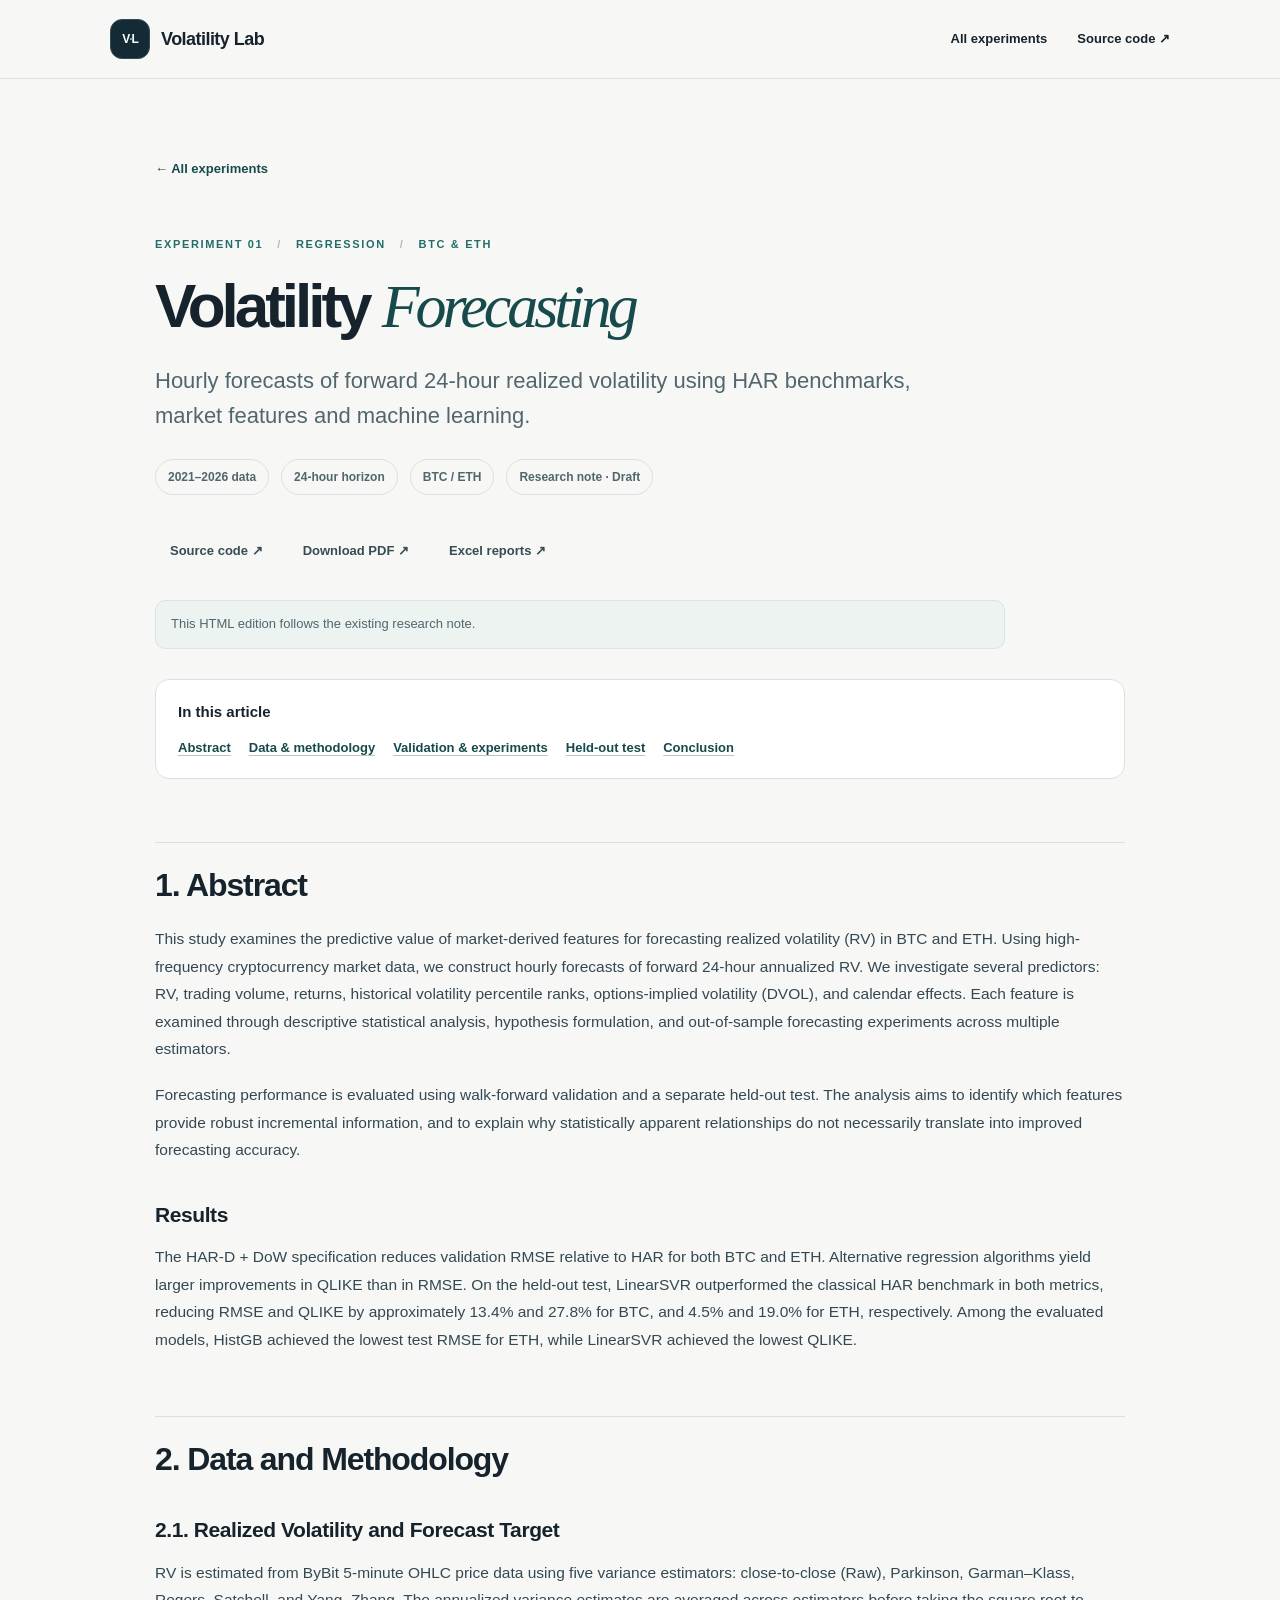
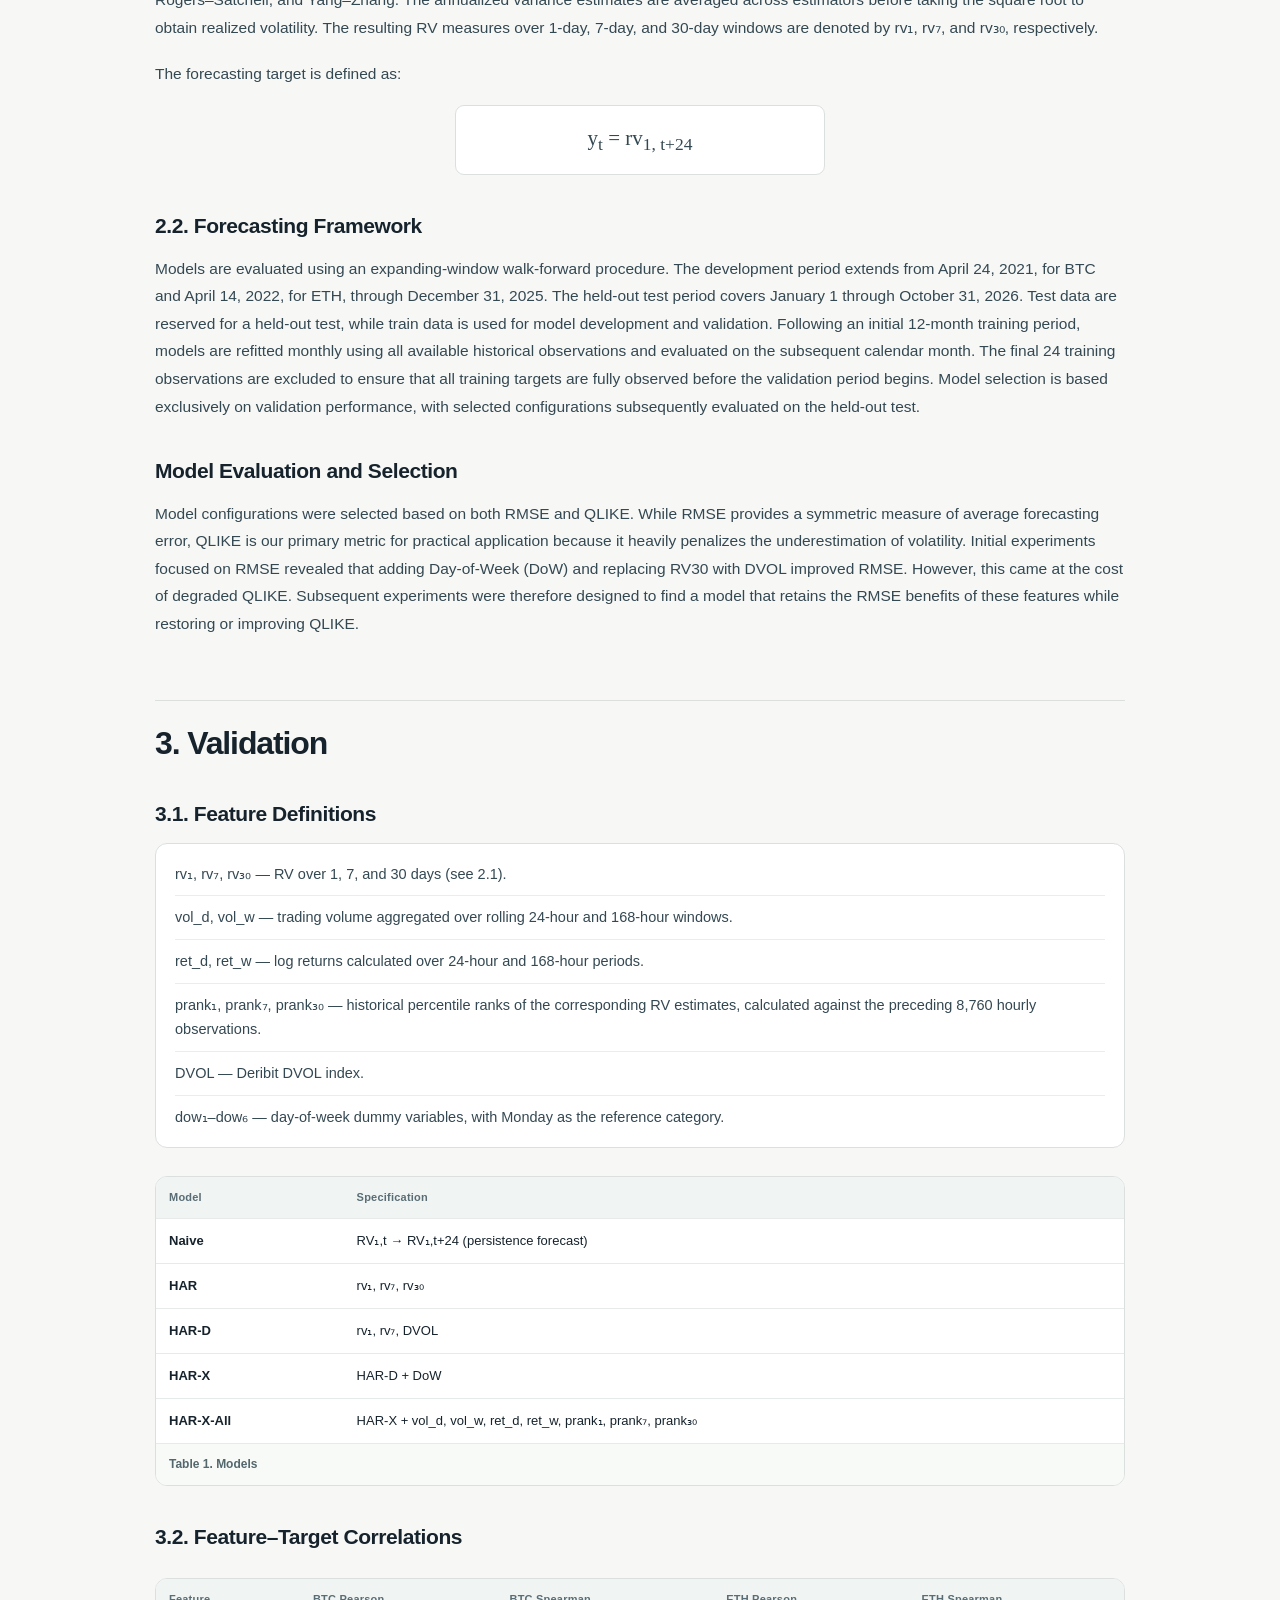
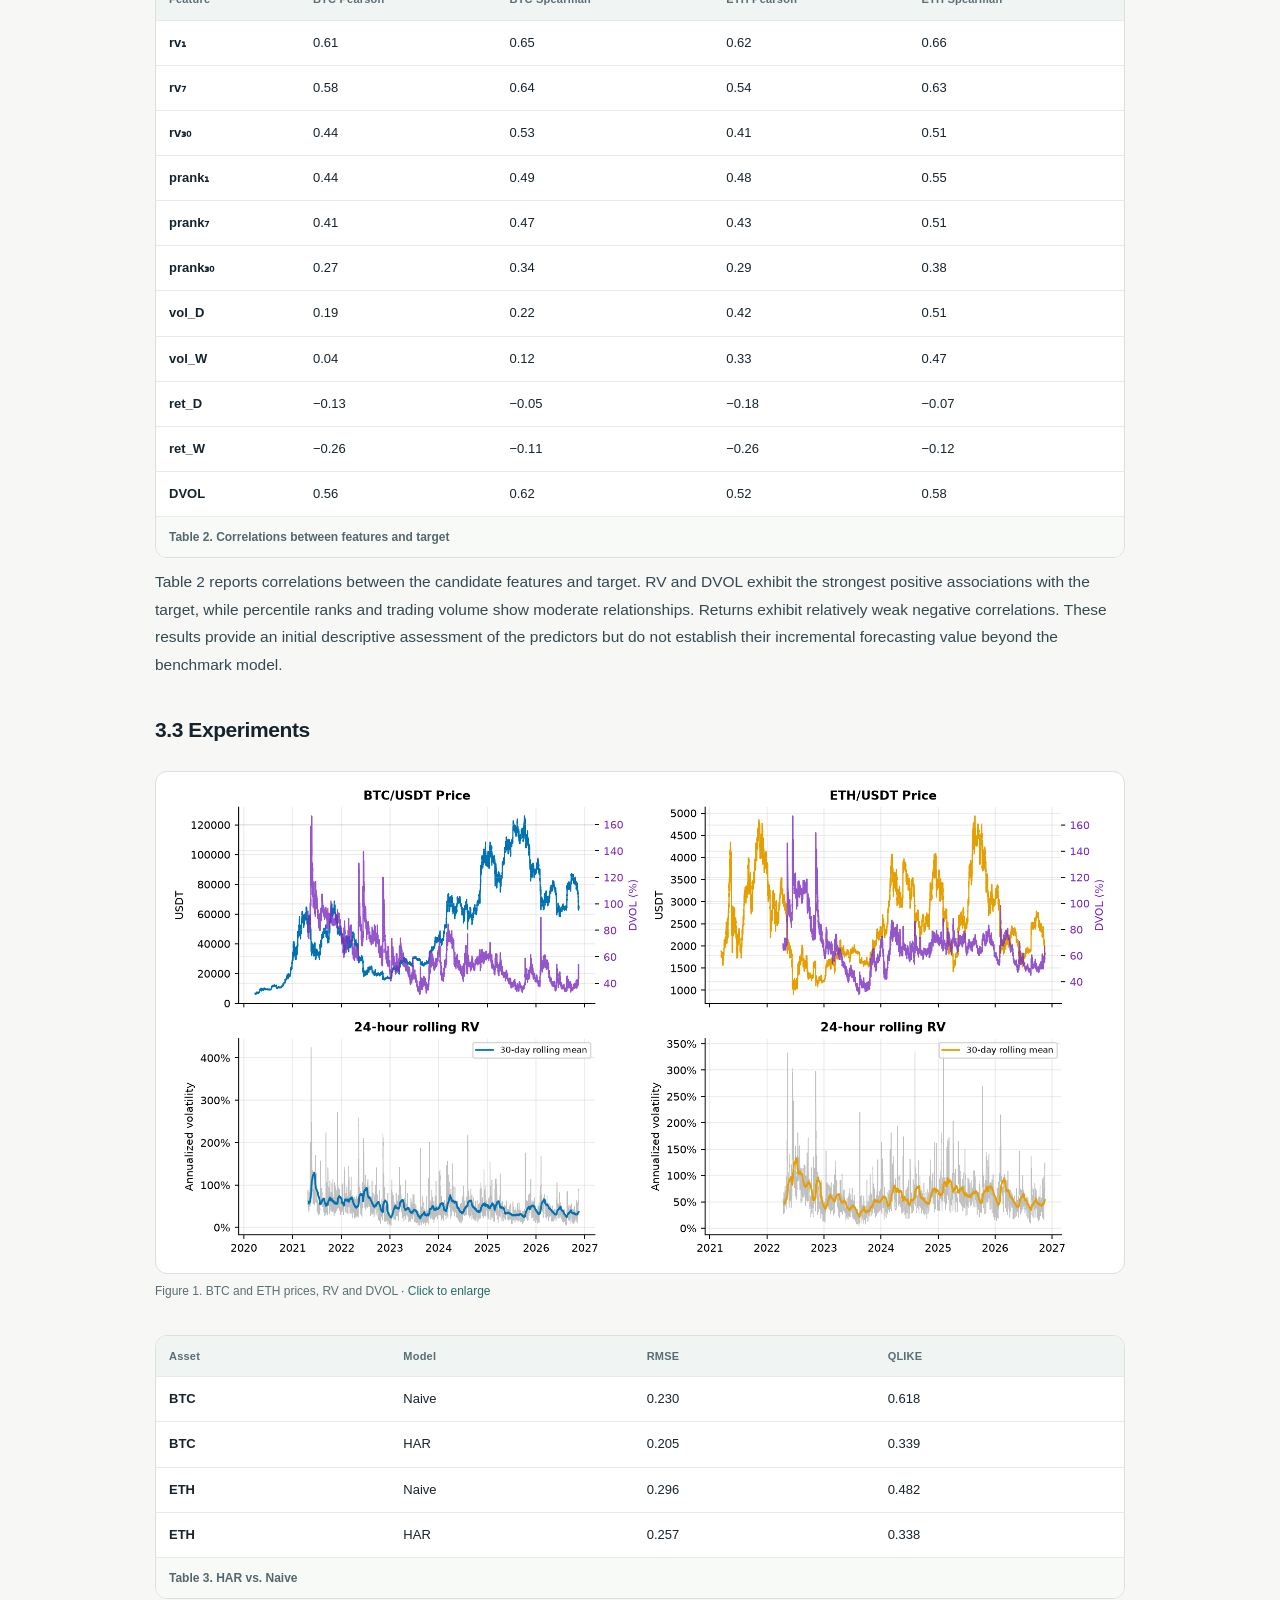
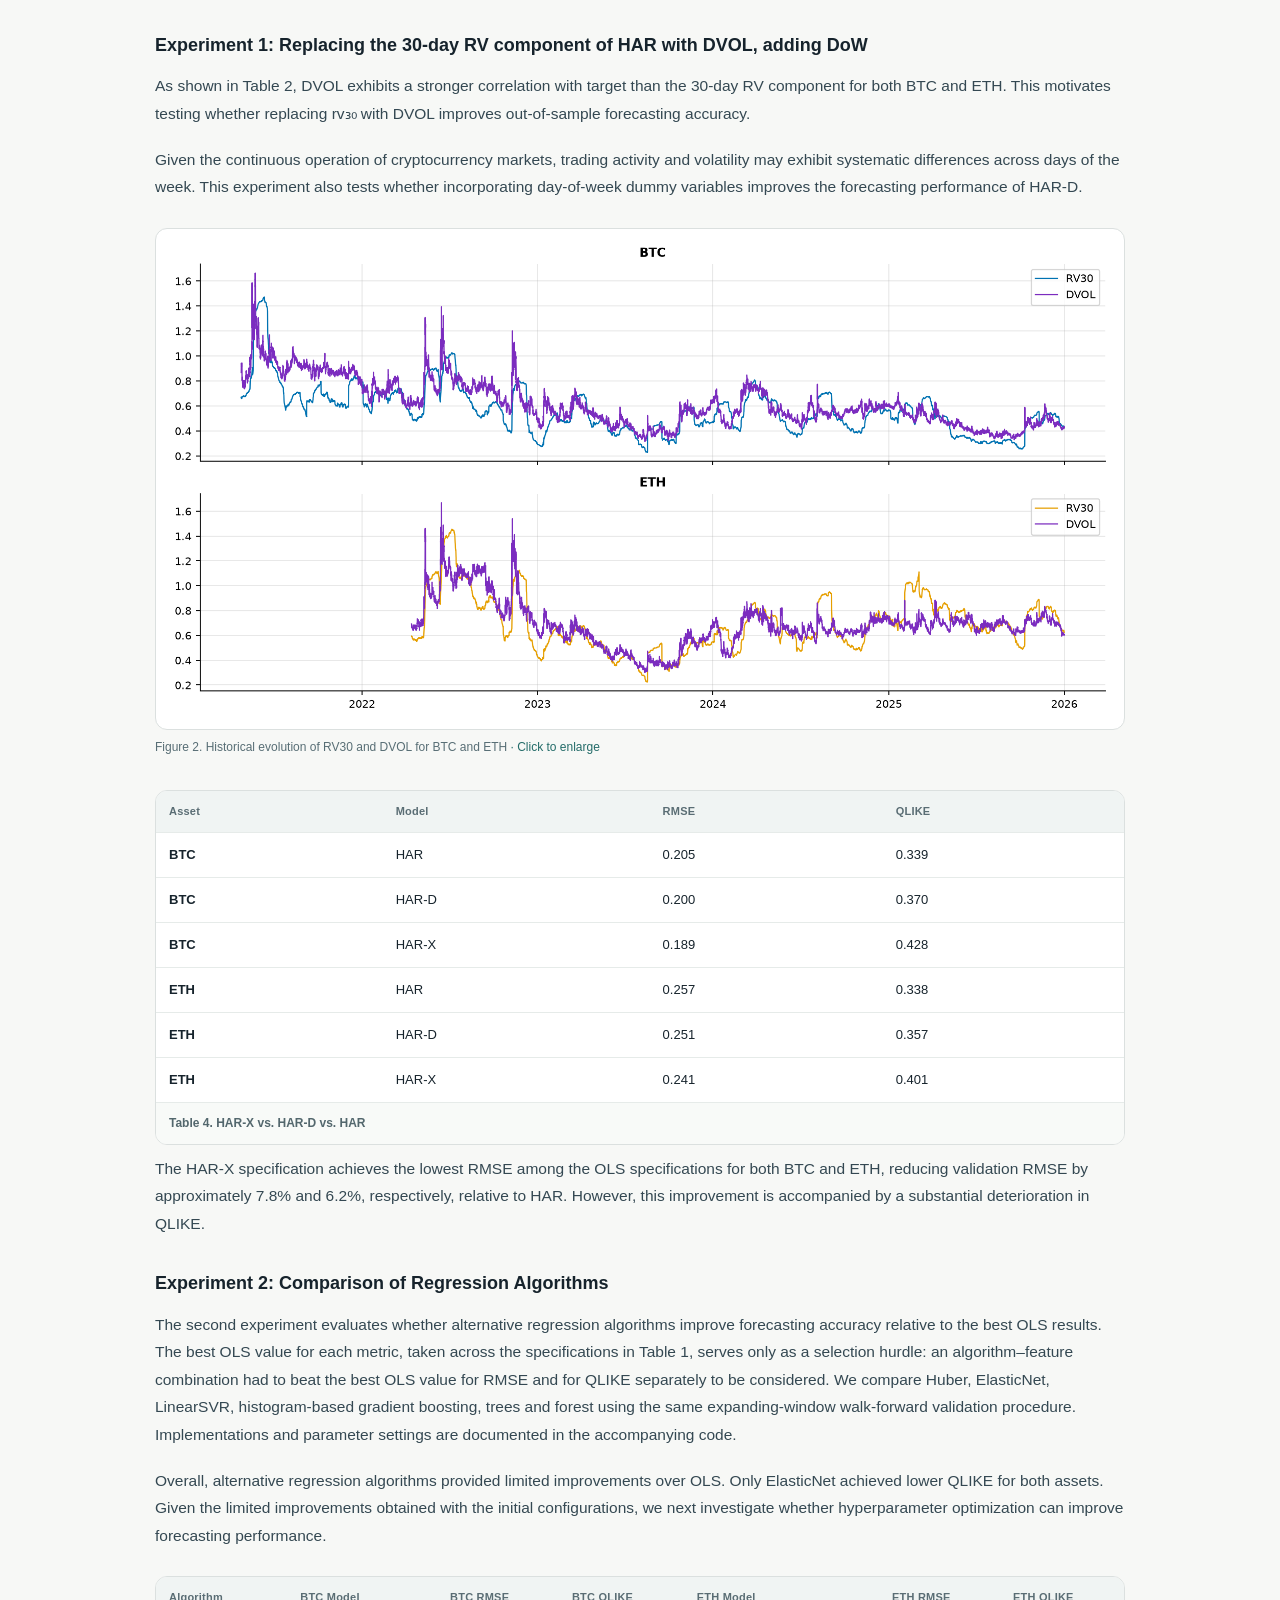
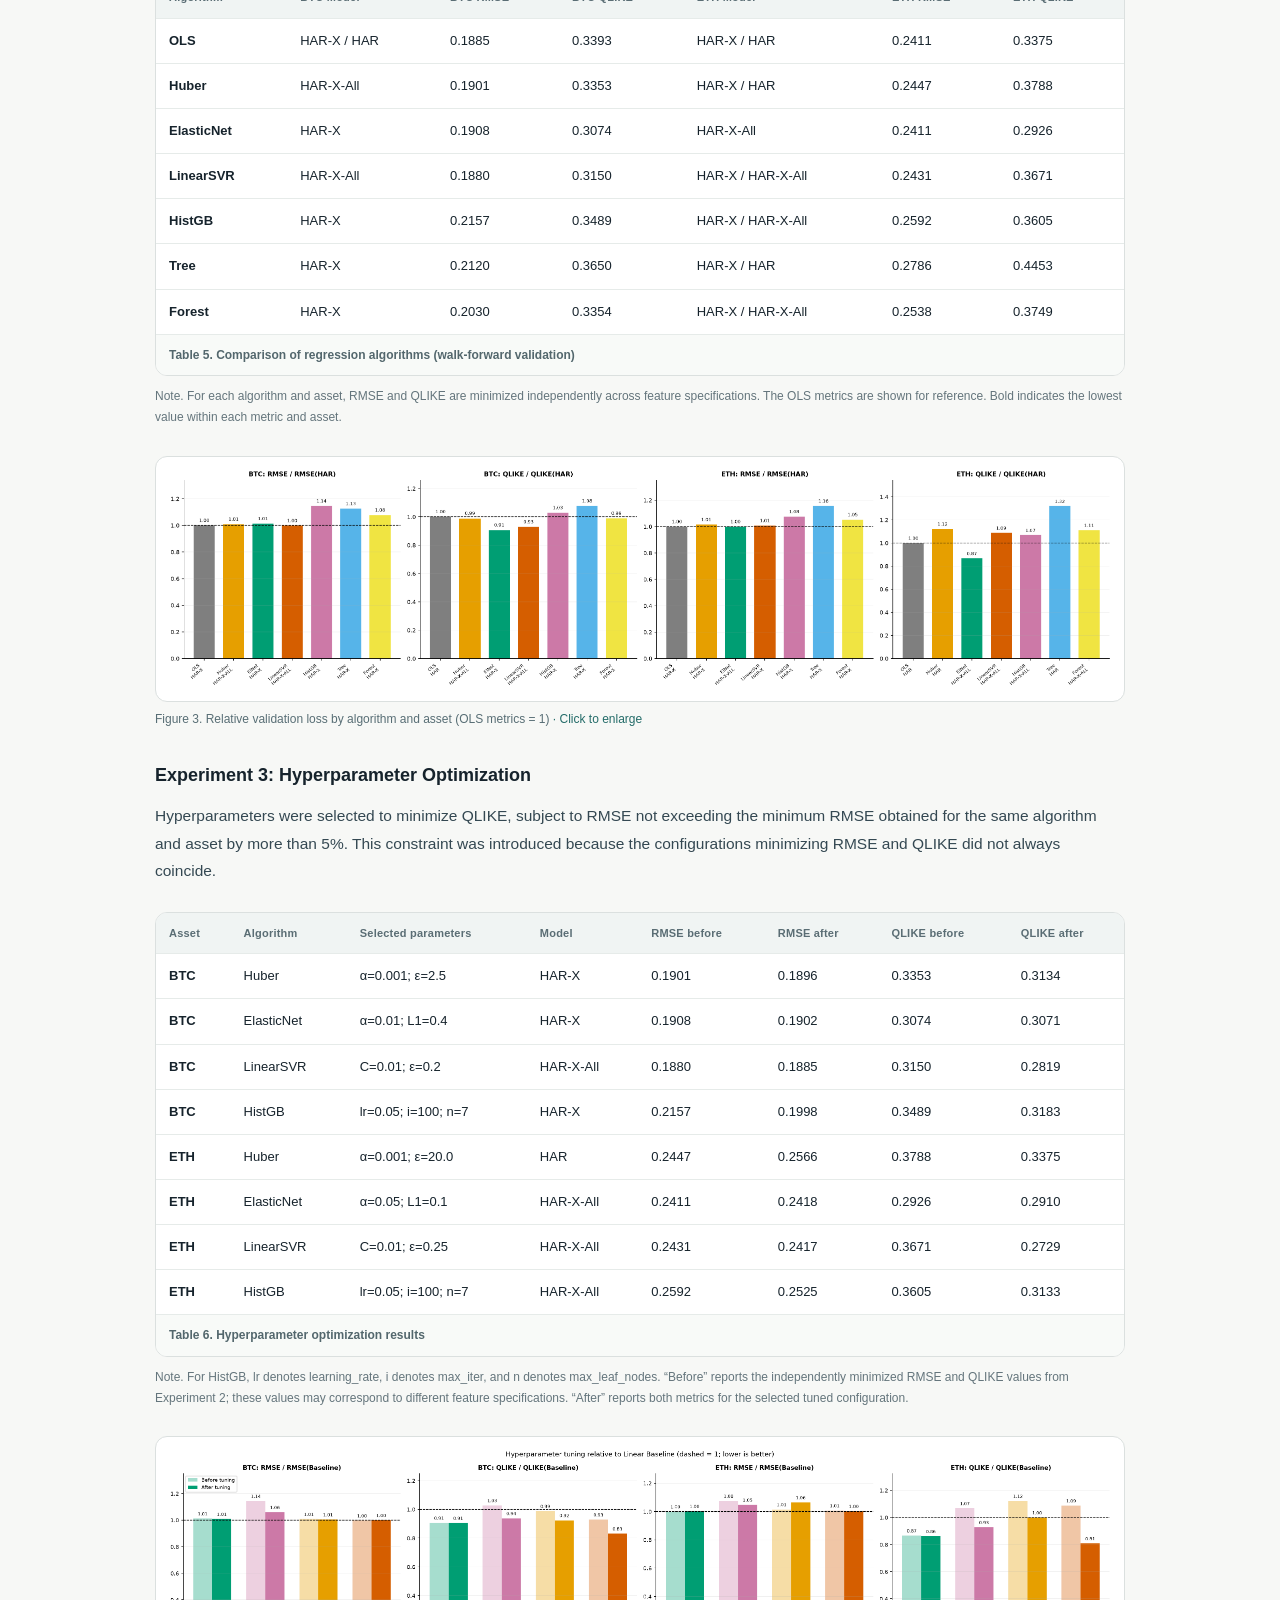
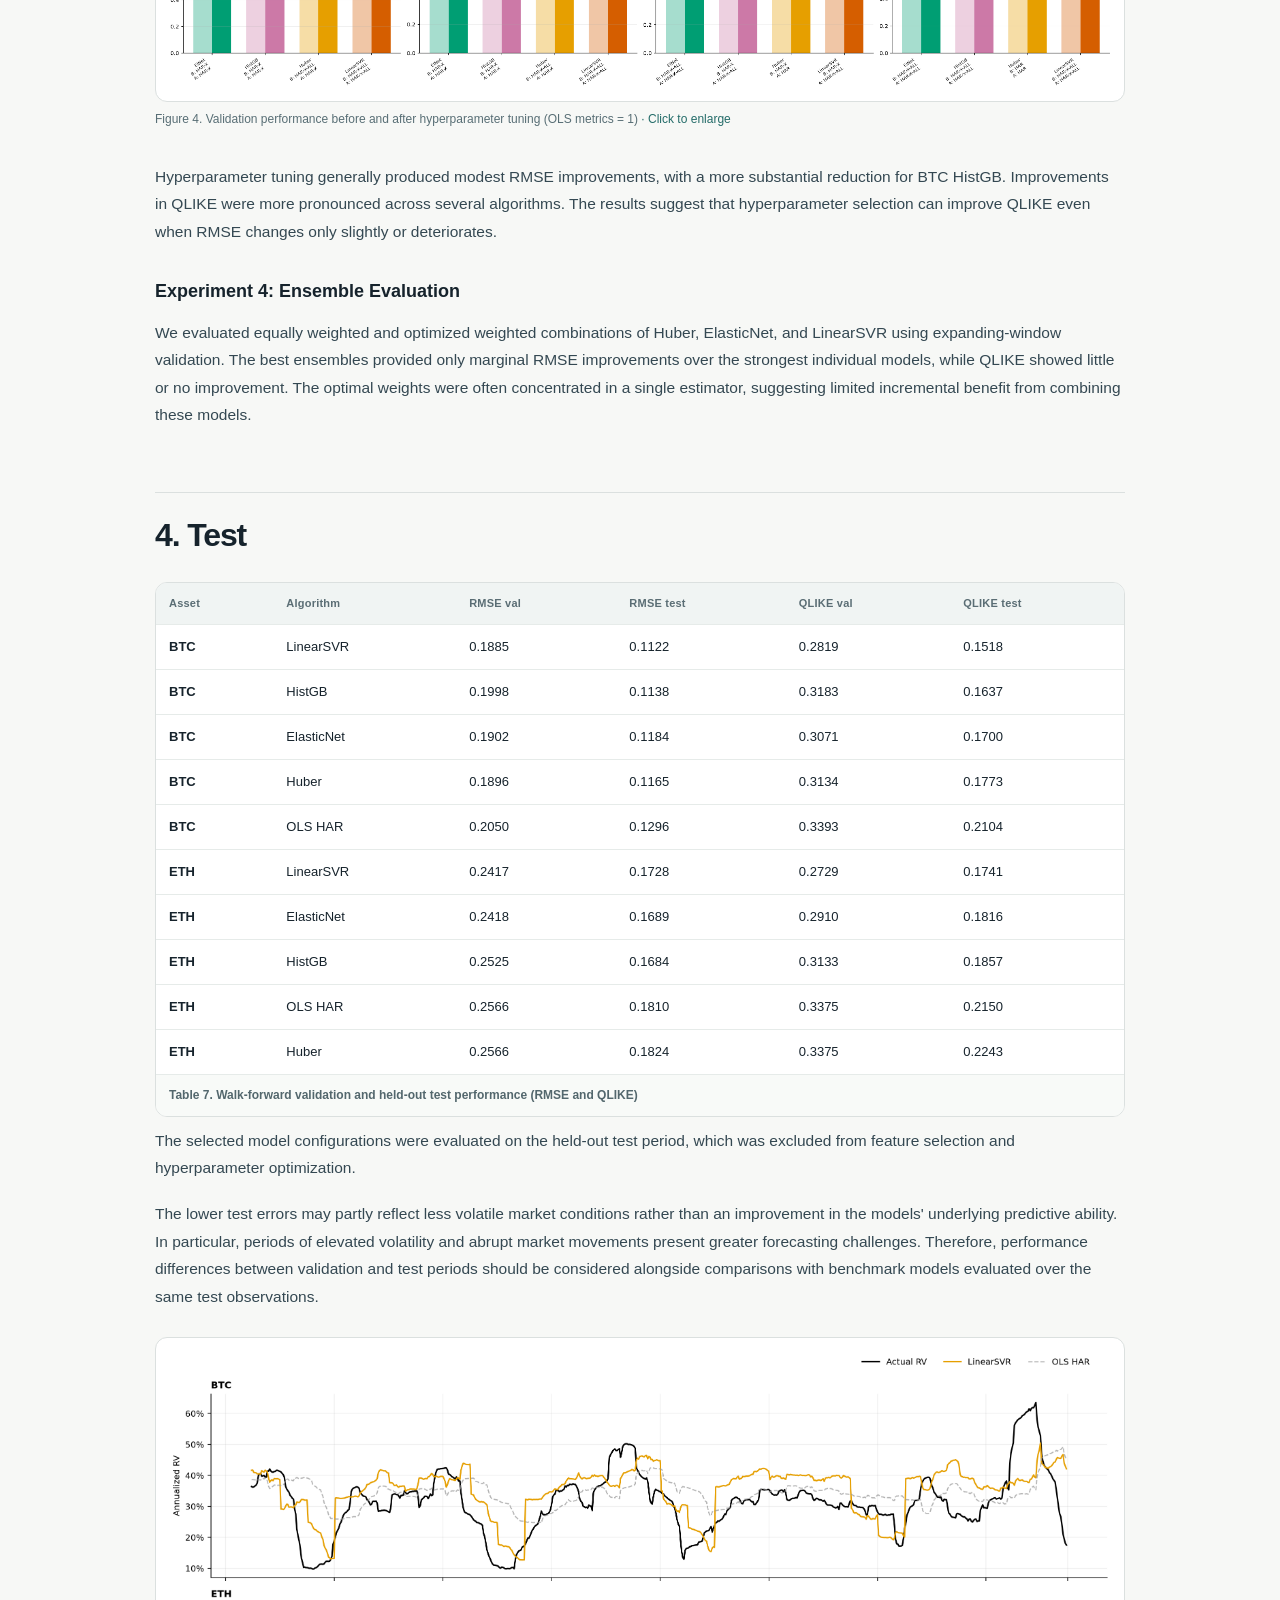
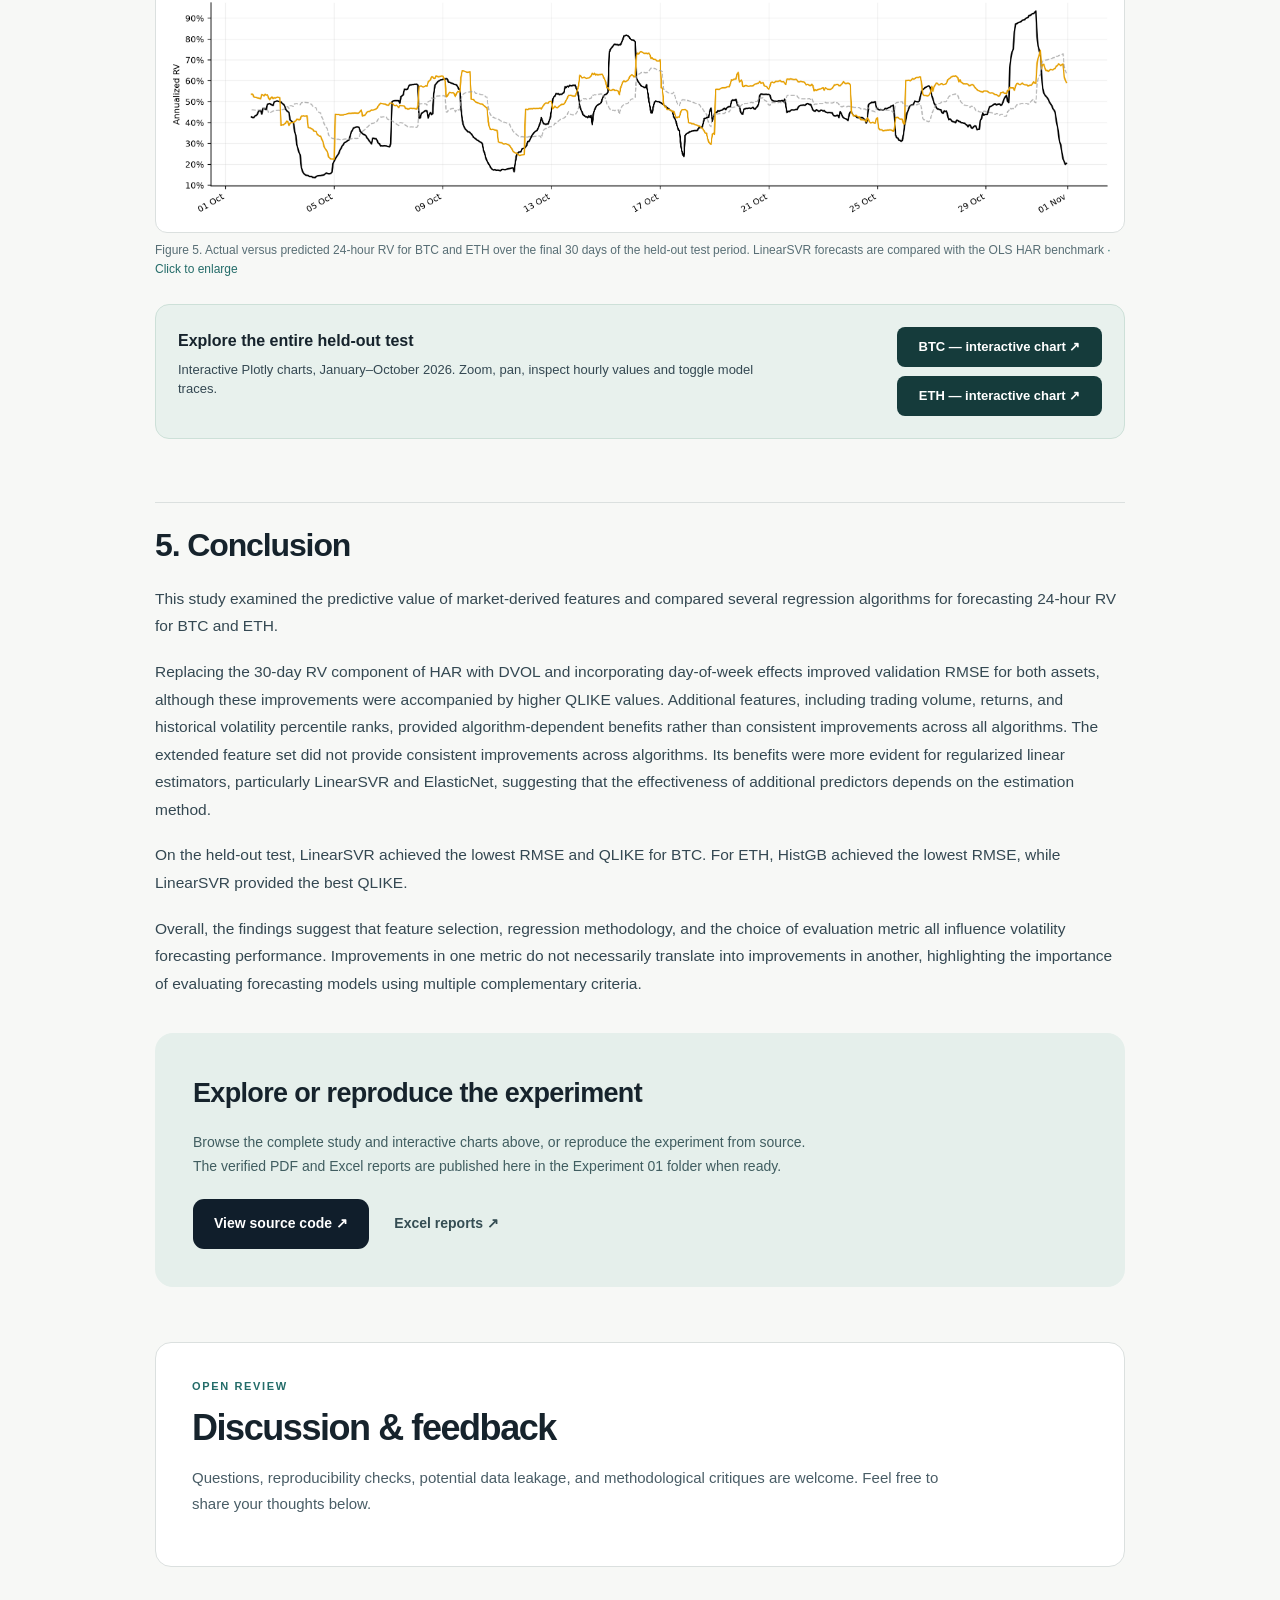
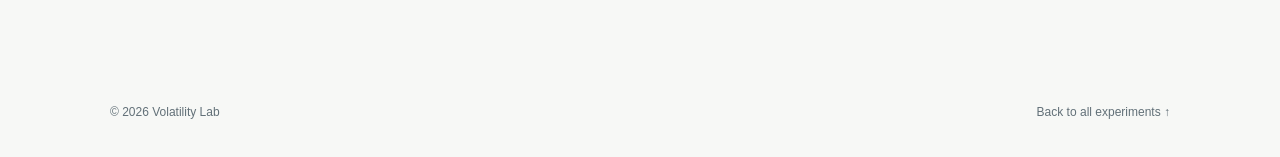
==== commit b22fa620: "Add Google Analytics 4 tracking" ====
--- a/experiments/01-volatility-forecasting/index.html
+++ b/experiments/01-volatility-forecasting/index.html
@@ -76,6 +76,47 @@
     .comments-placeholder strong{color:#243b42;font-size:15px}
     @media(max-width:760px){.feedback-section{padding:24px 20px}.feedback-actions .btn{width:100%}}
   </style>
+  <!-- Volatility Lab Google Analytics 4 -->
+  <script async src="https://www.googletagmanager.com/gtag/js?id=G-KSH0YRSKS1"></script>
+  <script>
+    window.dataLayer = window.dataLayer || [];
+    function gtag(){dataLayer.push(arguments);}
+    gtag('js', new Date());
+    gtag('config', 'G-KSH0YRSKS1');
+
+    // Custom events for the links on Volatility Lab.
+    document.addEventListener('click', function(event) {
+      const target = event.target;
+      const link = target && target.closest ? target.closest('a[href]') : null;
+      if (!link) return;
+      let destination;
+      try {
+        destination = new URL(link.getAttribute('href'), document.baseURI);
+      } catch (_) { return; }
+
+      const path = destination.pathname.toLowerCase();
+      let name = null;
+      if (path.endsWith('/feed.xml')) name = 'rss_click';
+      else if (path.endsWith('.pdf')) name = 'pdf_click';
+      else if (path.endsWith('.xlsx')) name = 'excel_file_click';
+      else if (path.endsWith('/reports/') || path.endsWith('/reports/index.html'))
+        name = 'excel_reports_click';
+      else if (path.includes('/charts/') && path.endsWith('.html'))
+        name = 'interactive_chart_click';
+      else if (path.includes('/experiments/') && destination.hash === '#discussion')
+        name = 'join_discussion_click';
+      else if (link.closest('.feature-card') && path.includes('/experiments/'))
+        name = 'read_experiment_click';
+      else if (destination.hostname === 'github.com' &&
+               path.startsWith('/olegkozik/volatility_forecasting') &&
+               !path.includes('/issues'))
+        name = 'source_code_click';
+
+      if (name && typeof gtag === 'function') {
+        gtag('event', name, { link_url: destination.href });
+      }
+    }, true);
+  </script>
 </head>
 <body>
 <header class="site-header"><div class="container nav"><a href="../../" class="brand"><span class="brand-mark">V<span>·</span>L</span><span>Volatility Lab</span></a><nav aria-label="Main navigation"><a href="../../#experiments">All experiments</a><a href="https://github.com/olegkozik/volatility_forecasting" target="_blank" rel="noopener noreferrer">Source code ↗</a></nav></div></header>
@@ -86,8 +127,8 @@
     <h1>Volatility <em>Forecasting</em></h1>
     <p class="article-lede">Hourly forecasts of forward 24-hour realized volatility using HAR benchmarks, market features and machine learning.</p>
     <div class="article-meta"><span>2021–2026 data</span><span>24-hour horizon</span><span>BTC / ETH</span><span>Research note · Draft</span></div>
-    <div class="paper-buttons"><a class="btn btn-primary" href="#abstract">Read full study ↓</a><a class="btn btn-quiet" href="https://github.com/olegkozik/volatility_forecasting" target="_blank" rel="noopener noreferrer">Source code ↗</a><a class="btn btn-quiet" id="paper-download" href="paper.pdf" target="_blank" rel="noopener noreferrer" hidden>Download PDF ↗</a><span class="btn btn-pending" id="paper-pending">PDF · pending verification</span><a class="btn btn-quiet" href="reports/">Excel reports ↗</a></div>
-    <p class="draft-disclaimer">This HTML edition follows the existing research note. Figures and metrics are presented as draft findings until the final code/data consistency checks and the verified reports are published.</p>
+    <div class="paper-buttons"><a class="btn btn-quiet" href="https://github.com/olegkozik/volatility_forecasting" target="_blank" rel="noopener noreferrer">Source code ↗</a><a class="btn btn-quiet" id="paper-download" href="Research_Note.pdf" target="_blank" rel="noopener noreferrer" hidden>Download PDF ↗</a><span class="btn btn-pending" id="paper-pending">PDF · pending verification</span><a class="btn btn-quiet" href="reports/" target="_blank" rel="noopener noreferrer">Excel reports ↗</a></div>
+    <p class="draft-disclaimer">This HTML edition follows the existing research note.</p>
   </div>
   <div class="paper-toc"><h2>In this article</h2><nav aria-label="Table of contents"><a href="#abstract">Abstract</a><a href="#data-methodology">Data &amp; methodology</a><a href="#validation">Validation &amp; experiments</a><a href="#test">Held-out test</a><a href="#conclusion">Conclusion</a></nav></div>
   <article class="paper-body">
@@ -145,19 +186,27 @@
 <p>Replacing the 30-day RV component of HAR with DVOL and incorporating day-of-week effects improved validation RMSE for both assets, although these improvements were accompanied by higher QLIKE values. Additional features, including trading volume, returns, and historical volatility percentile ranks, provided algorithm-dependent benefits rather than consistent improvements across all algorithms. The extended feature set did not provide consistent improvements across algorithms. Its benefits were more evident for regularized linear estimators, particularly LinearSVR and ElasticNet, suggesting that the effectiveness of additional predictors depends on the estimation method.</p>
 <p>On the held-out test, LinearSVR achieved the lowest RMSE and QLIKE for BTC. For ETH, HistGB achieved the lowest RMSE, while LinearSVR provided the best QLIKE.</p>
 <p>Overall, the findings suggest that feature selection, regression methodology, and the choice of evaluation metric all influence volatility forecasting performance. Improvements in one metric do not necessarily translate into improvements in another, highlighting the importance of evaluating forecasting models using multiple complementary criteria.</p>
-<p>Code and data availability: <a class="paper-inline-link" href="https://github.com/olegkozik/volatility_forecasting" target="_blank" rel="noopener noreferrer">GitHub repository</a>.</p>
   </article>
-  <section class="article-cta"><h2>Explore or reproduce the experiment</h2><p>Browse the complete study and interactive charts above, or reproduce the experiment from source. The verified PDF and Excel reports are published here in the Experiment 01 folder when ready.</p><a class="btn btn-primary" href="https://github.com/olegkozik/volatility_forecasting" target="_blank" rel="noopener noreferrer">View source code ↗</a> <a class="btn btn-quiet" href="reports/">Excel reports ↗</a></section>
+  <section class="article-cta"><h2>Explore or reproduce the experiment</h2><p>Browse the complete study and interactive charts above, or reproduce the experiment from source. The verified PDF and Excel reports are published here in the Experiment 01 folder when ready.</p><a class="btn btn-primary" href="https://github.com/olegkozik/volatility_forecasting" target="_blank" rel="noopener noreferrer">View source code ↗</a> <a class="btn btn-quiet" href="reports/" target="_blank" rel="noopener noreferrer">Excel reports ↗</a></section>
   <section class="feedback-section" id="discussion" aria-labelledby="discussion-heading">
     <div class="eyebrow accent">OPEN REVIEW</div>
     <h2 id="discussion-heading">Discussion &amp; feedback</h2>
-    <p>Questions, reproducibility checks, potential leakage, and methodological critiques are welcome. If you spot a problem, please describe the relevant section and how it might affect the result.</p>
-    <div class="feedback-actions">
-      <a class="btn btn-primary" href="https://github.com/olegkozik/volatility_forecasting/issues/new?title=Experiment%2001%3A%20feedback%20or%20reproducibility%20issue&amp;body=%2A%2ALocation%20in%20the%20study%3A%2A%2A%0A%0A%2A%2AObservation%20/%20question%3A%2A%2A%0A%0A%2A%2AExpected%20or%20suggested%20correction%3A%2A%2A%0A" target="_blank" rel="noopener noreferrer">Report an issue on GitHub ↗</a>
-      <a class="btn btn-quiet" href="https://github.com/olegkozik/volatility_forecasting/issues" target="_blank" rel="noopener noreferrer">View open issues ↗</a>
-    </div>
-    <!-- Giscus will be embedded here after GitHub Discussions is enabled in olegkozik/volatility_lab. -->
-    <div id="comments-embed" class="comments-placeholder"><strong>Article comments</strong><span>The on-page discussion will be enabled via GitHub Discussions and Giscus. For now, feedback works through the links above.</span></div>
+    <p>Questions, reproducibility checks, potential data leakage, and methodological critiques are welcome. Feel free to share your thoughts below.</p>
+    <script src="https://giscus.app/client.js"
+        data-repo="olegkozik/volatility_lab"
+        data-repo-id="R_kgDOV2X0HA"
+        data-category="Announcements"
+        data-category-id="DIC_kwDOV2X0HM4DLpck"
+        data-mapping="pathname"
+        data-strict="0"
+        data-reactions-enabled="1"
+        data-emit-metadata="0"
+        data-input-position="bottom"
+        data-theme="preferred_color_scheme"
+        data-lang="en"
+        crossorigin="anonymous"
+        async>
+</script>
   </section>
 </main>
 <footer class="container footer"><span>© 2026 Volatility Lab</span><a href="../../">Back to all experiments ↑</a></footer>
@@ -165,8 +214,8 @@
 <script>
 (function(){
 
-  // PDF button appears automatically when paper.pdf is uploaded.
-  fetch('paper.pdf', {method:'HEAD'}).then(response=>{
+  // PDF button appears automatically when Research_Note.pdf is available.
+  fetch('Research_Note.pdf', {method:'HEAD'}).then(response=>{
     if(response.ok){
       document.getElementById('paper-download').hidden=false;
       document.getElementById('paper-pending').hidden=true;
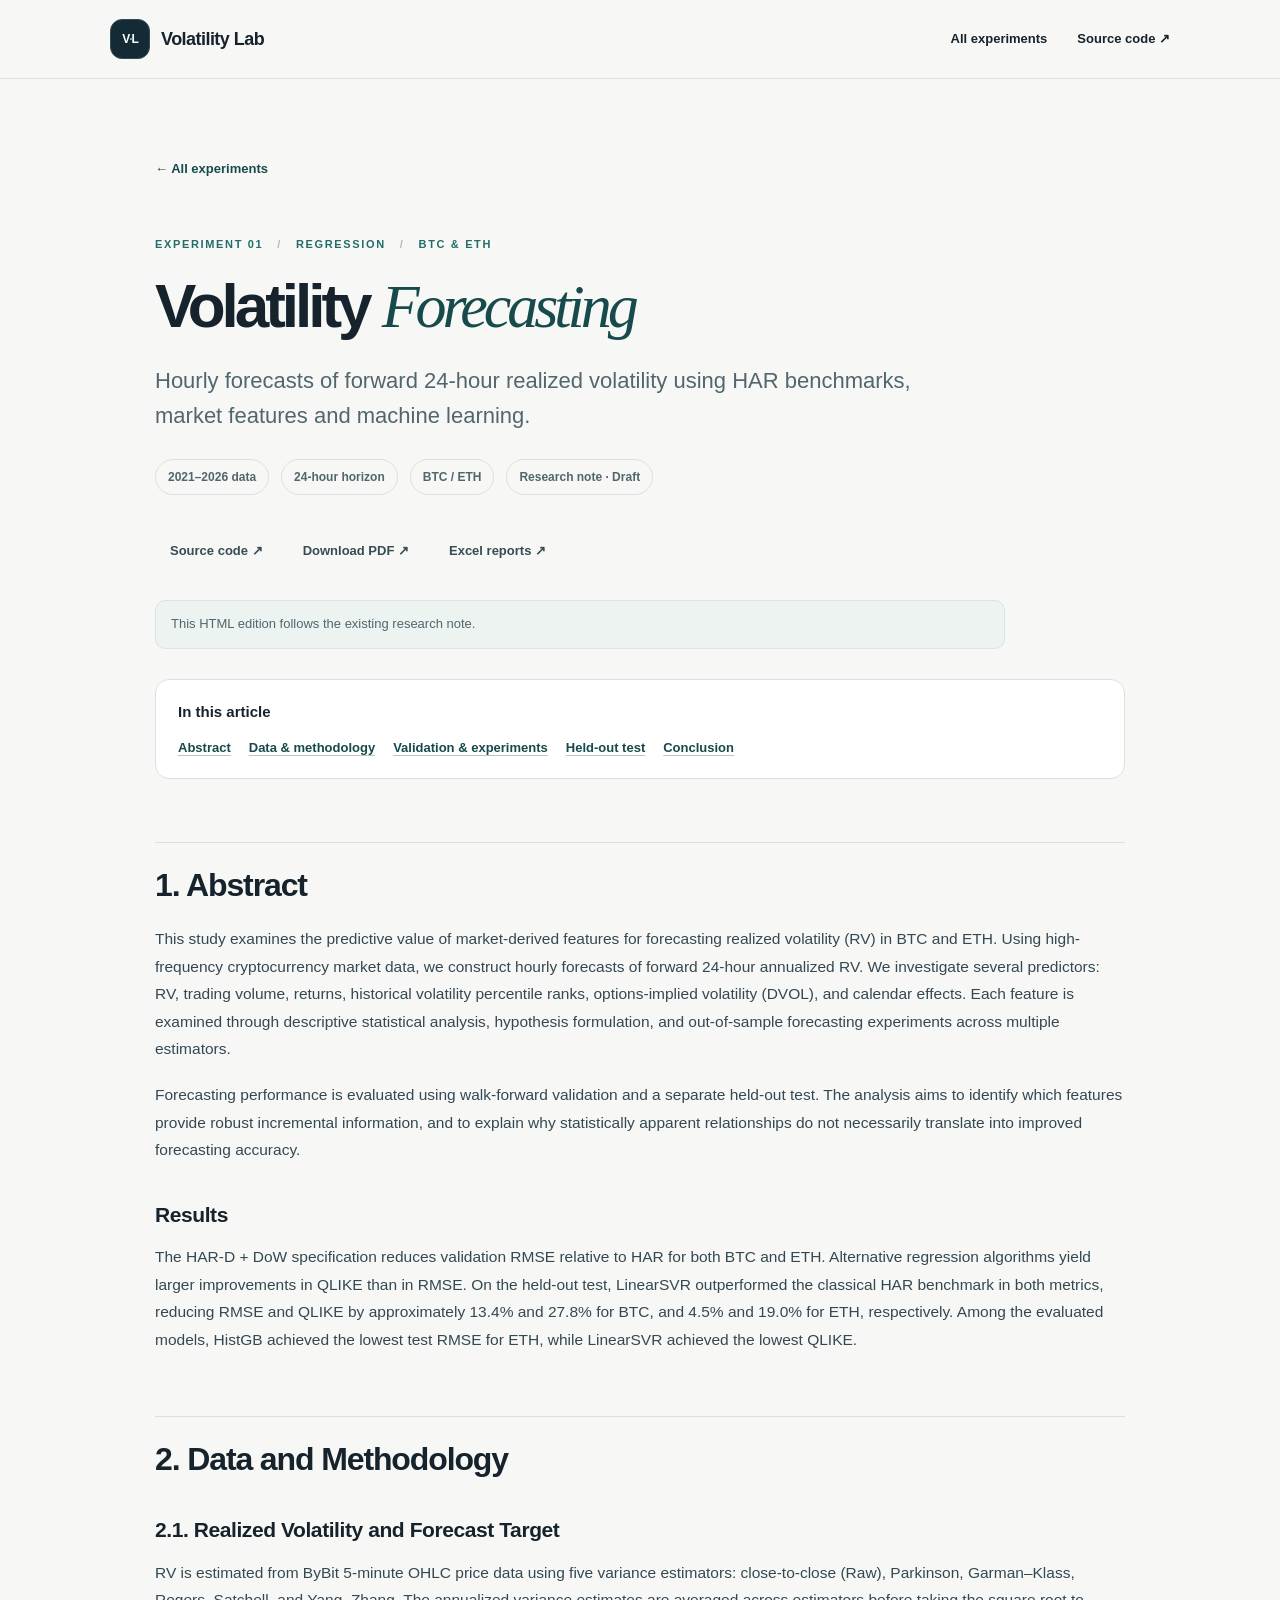
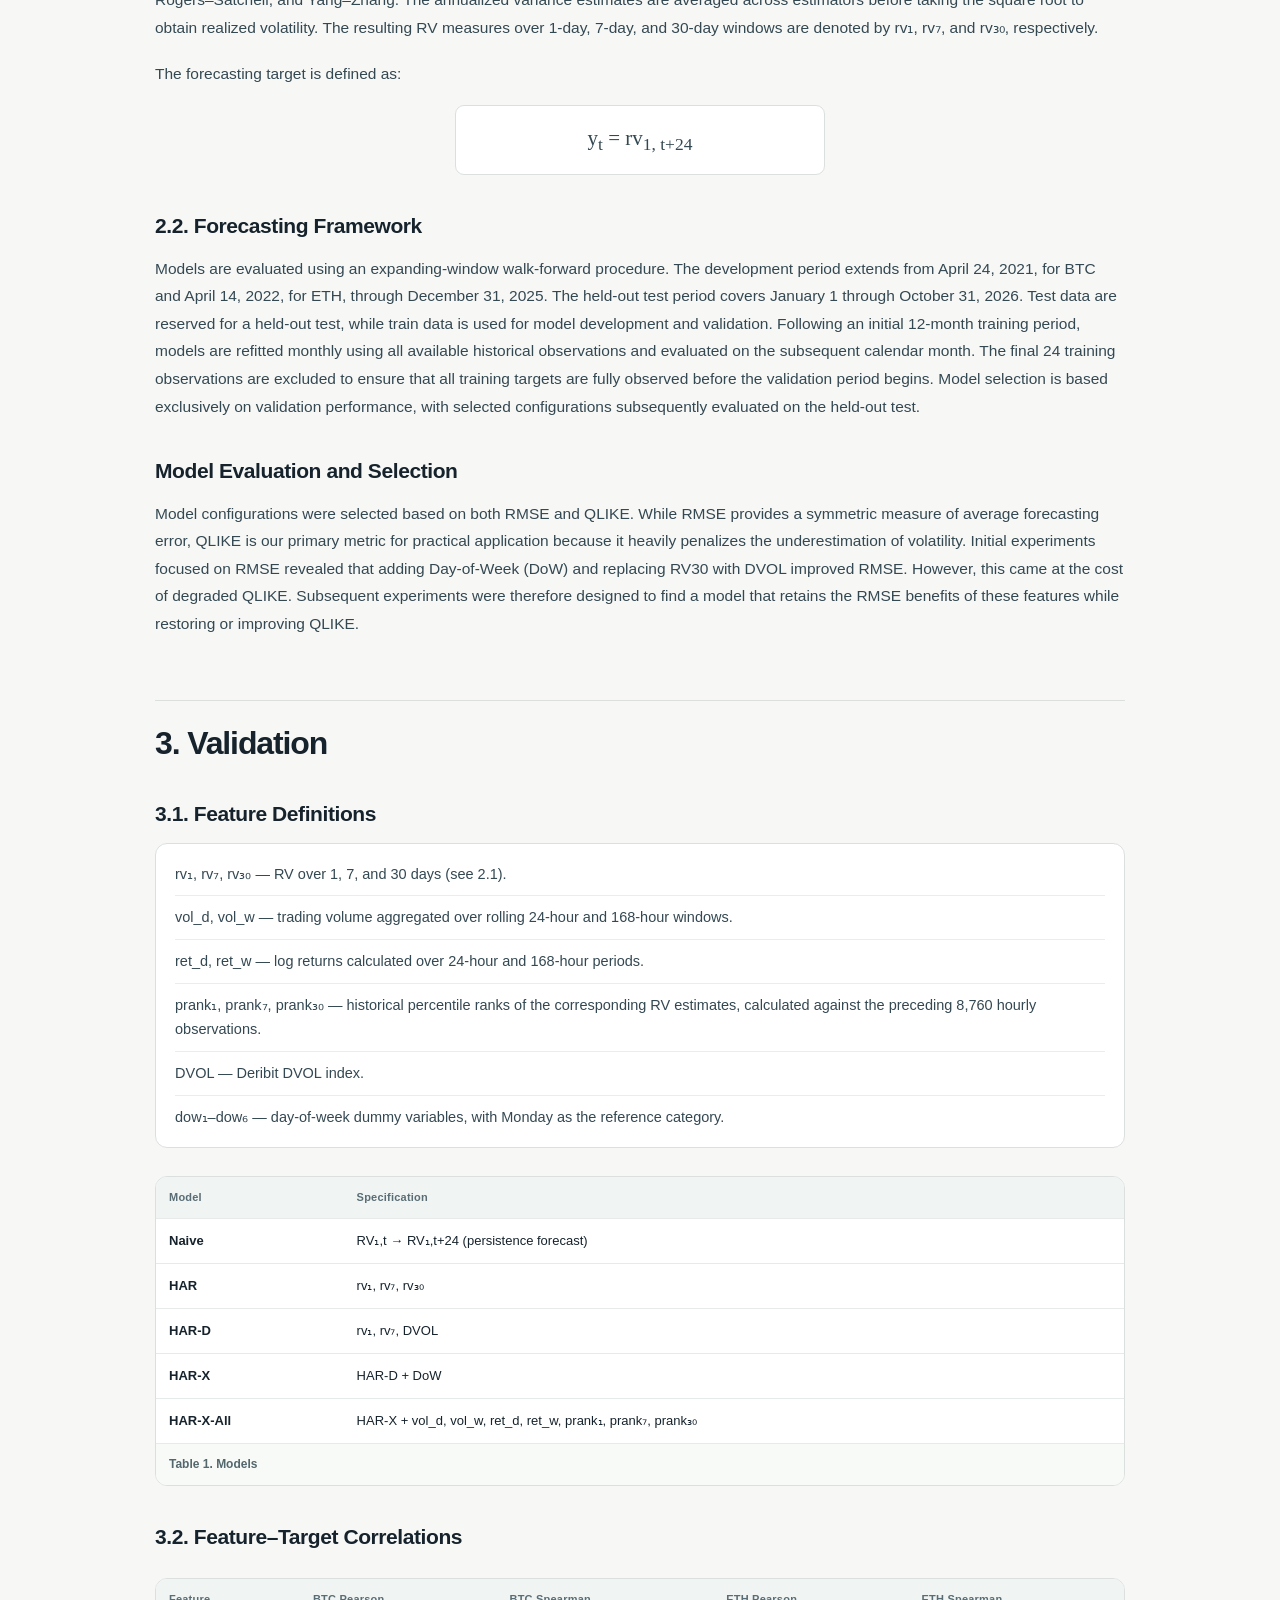
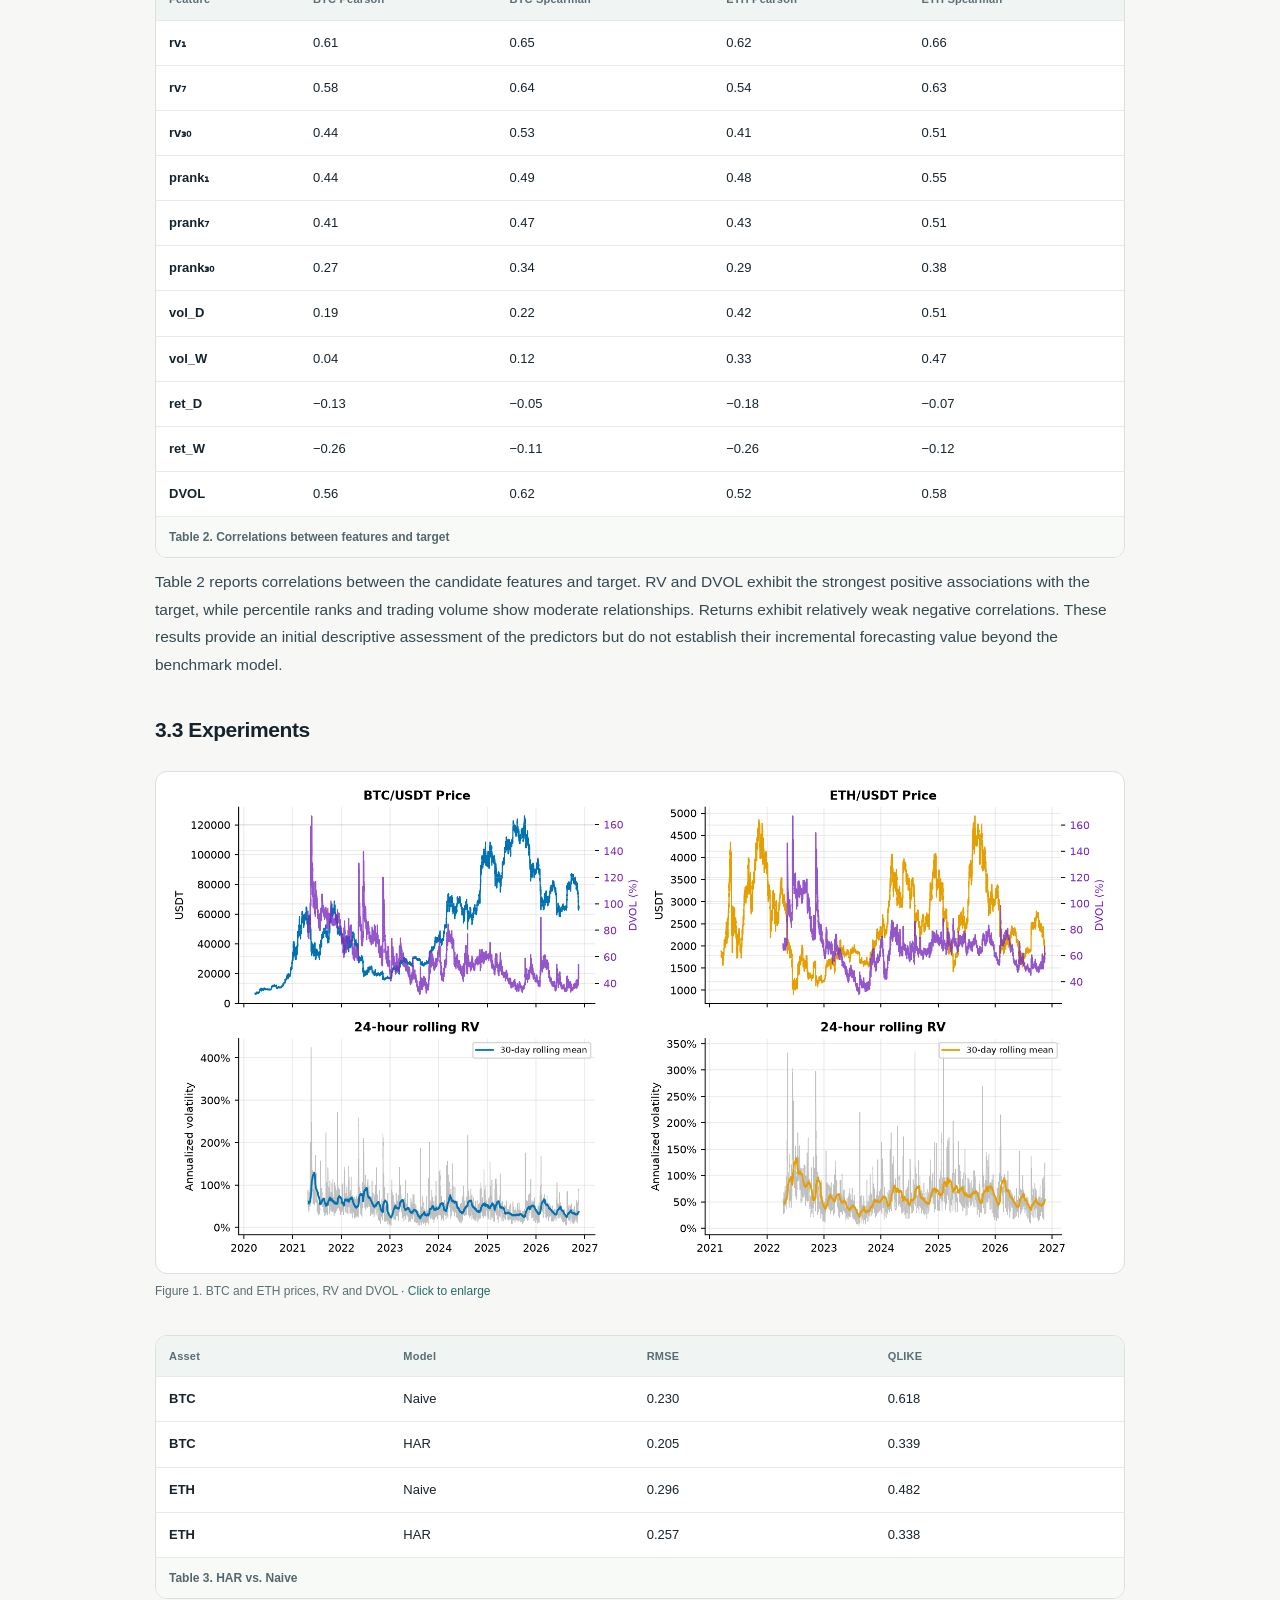
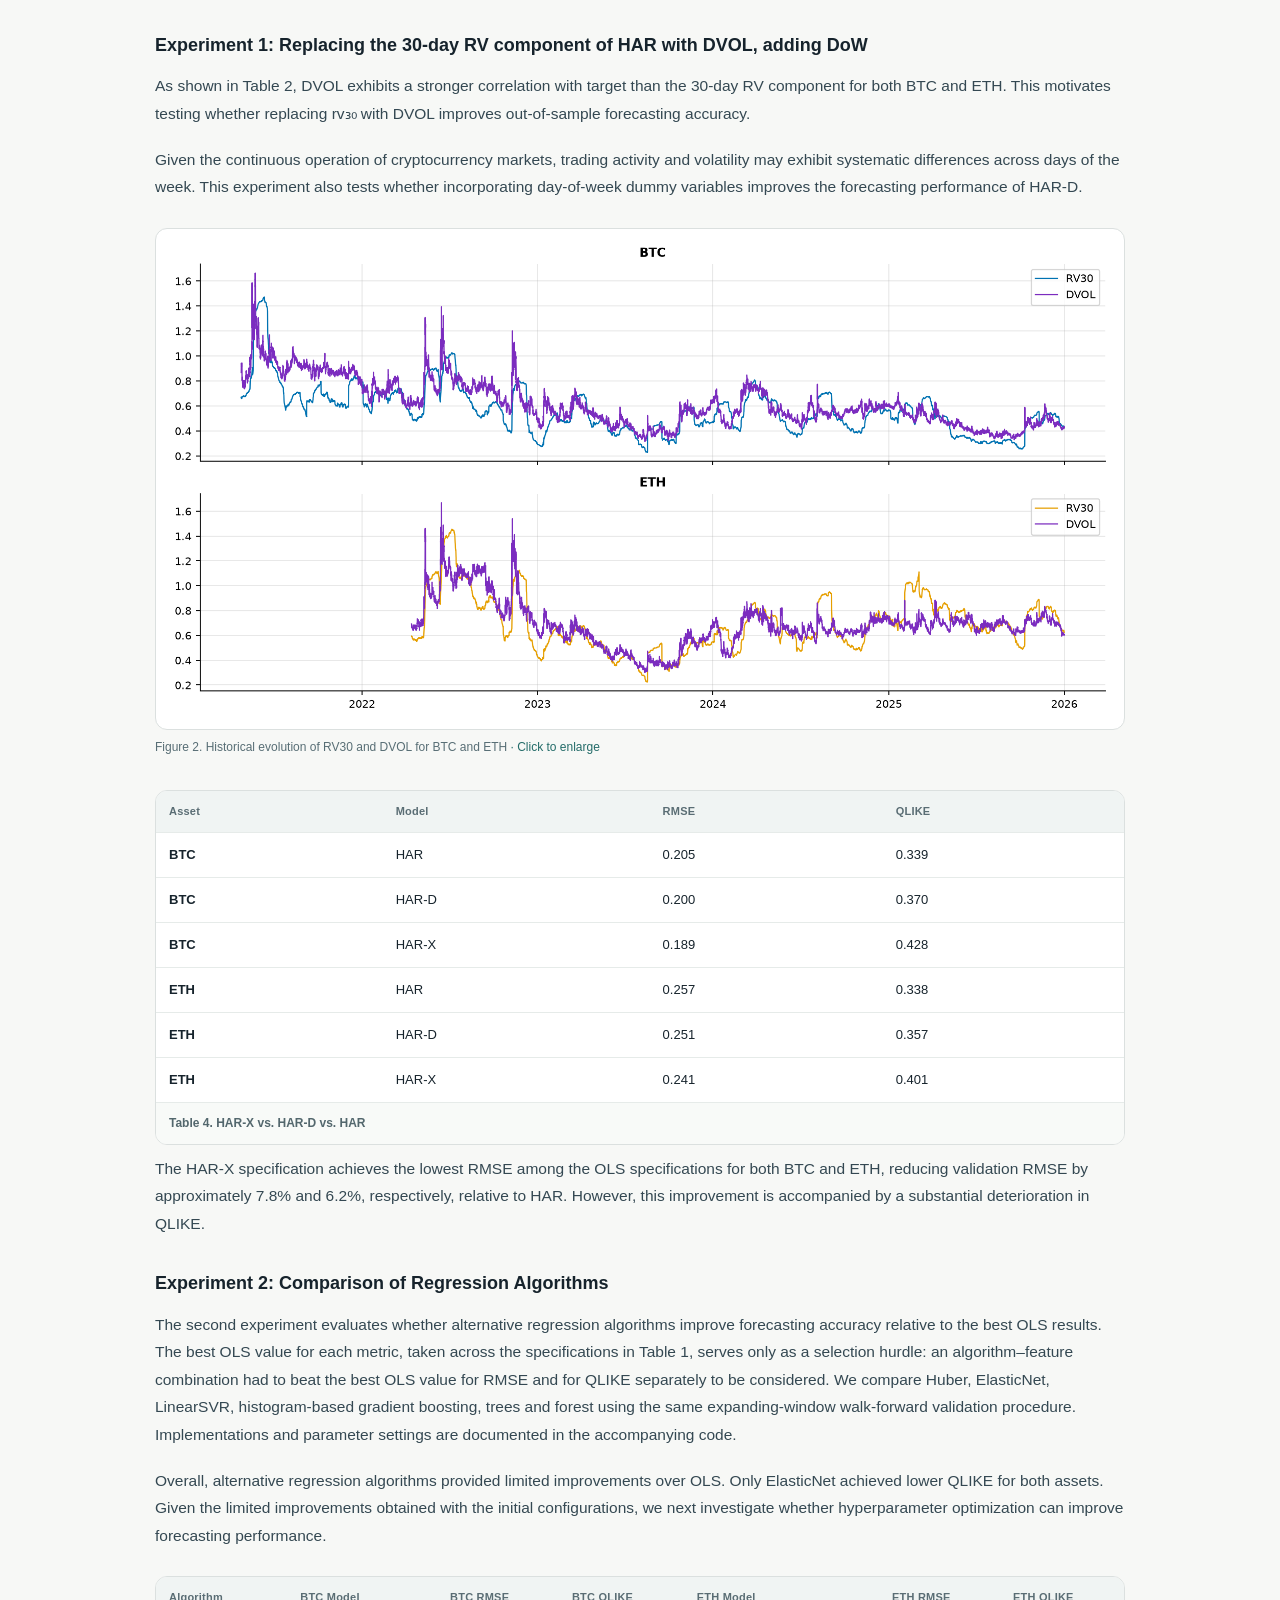
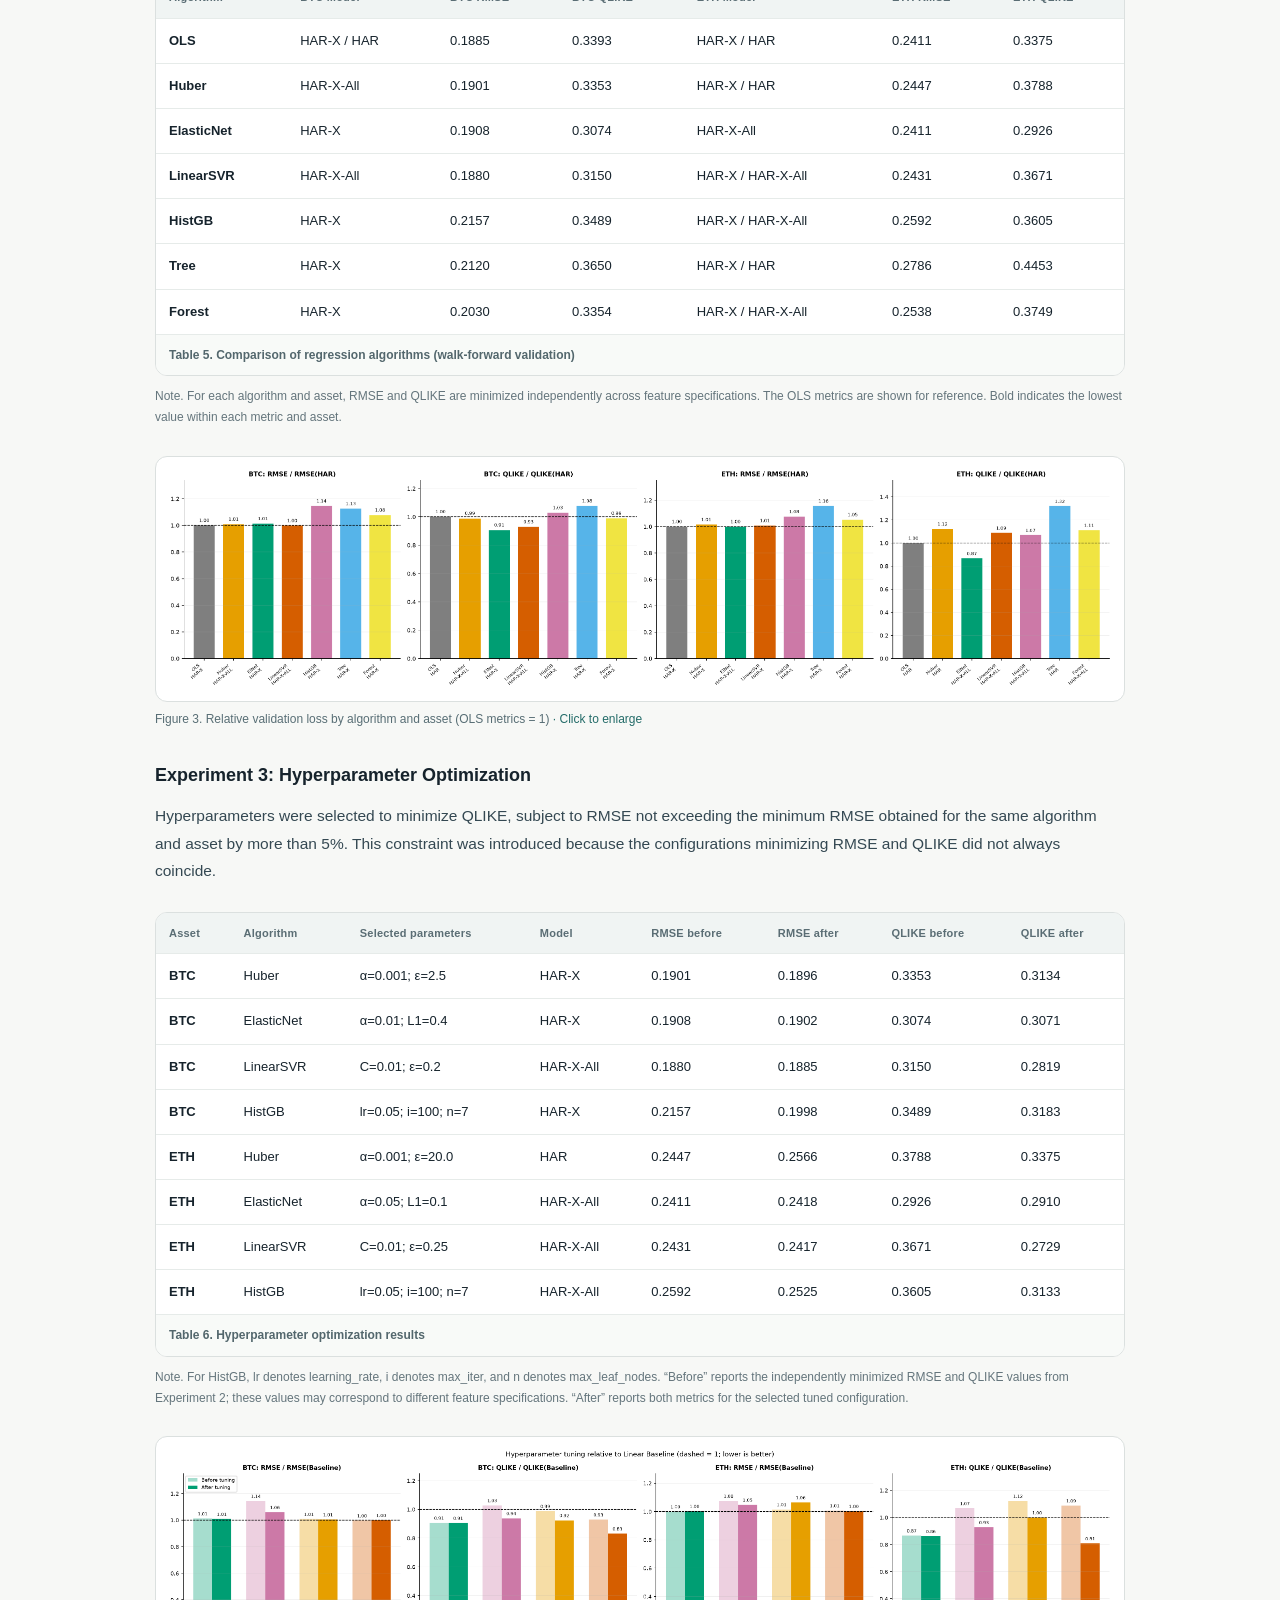
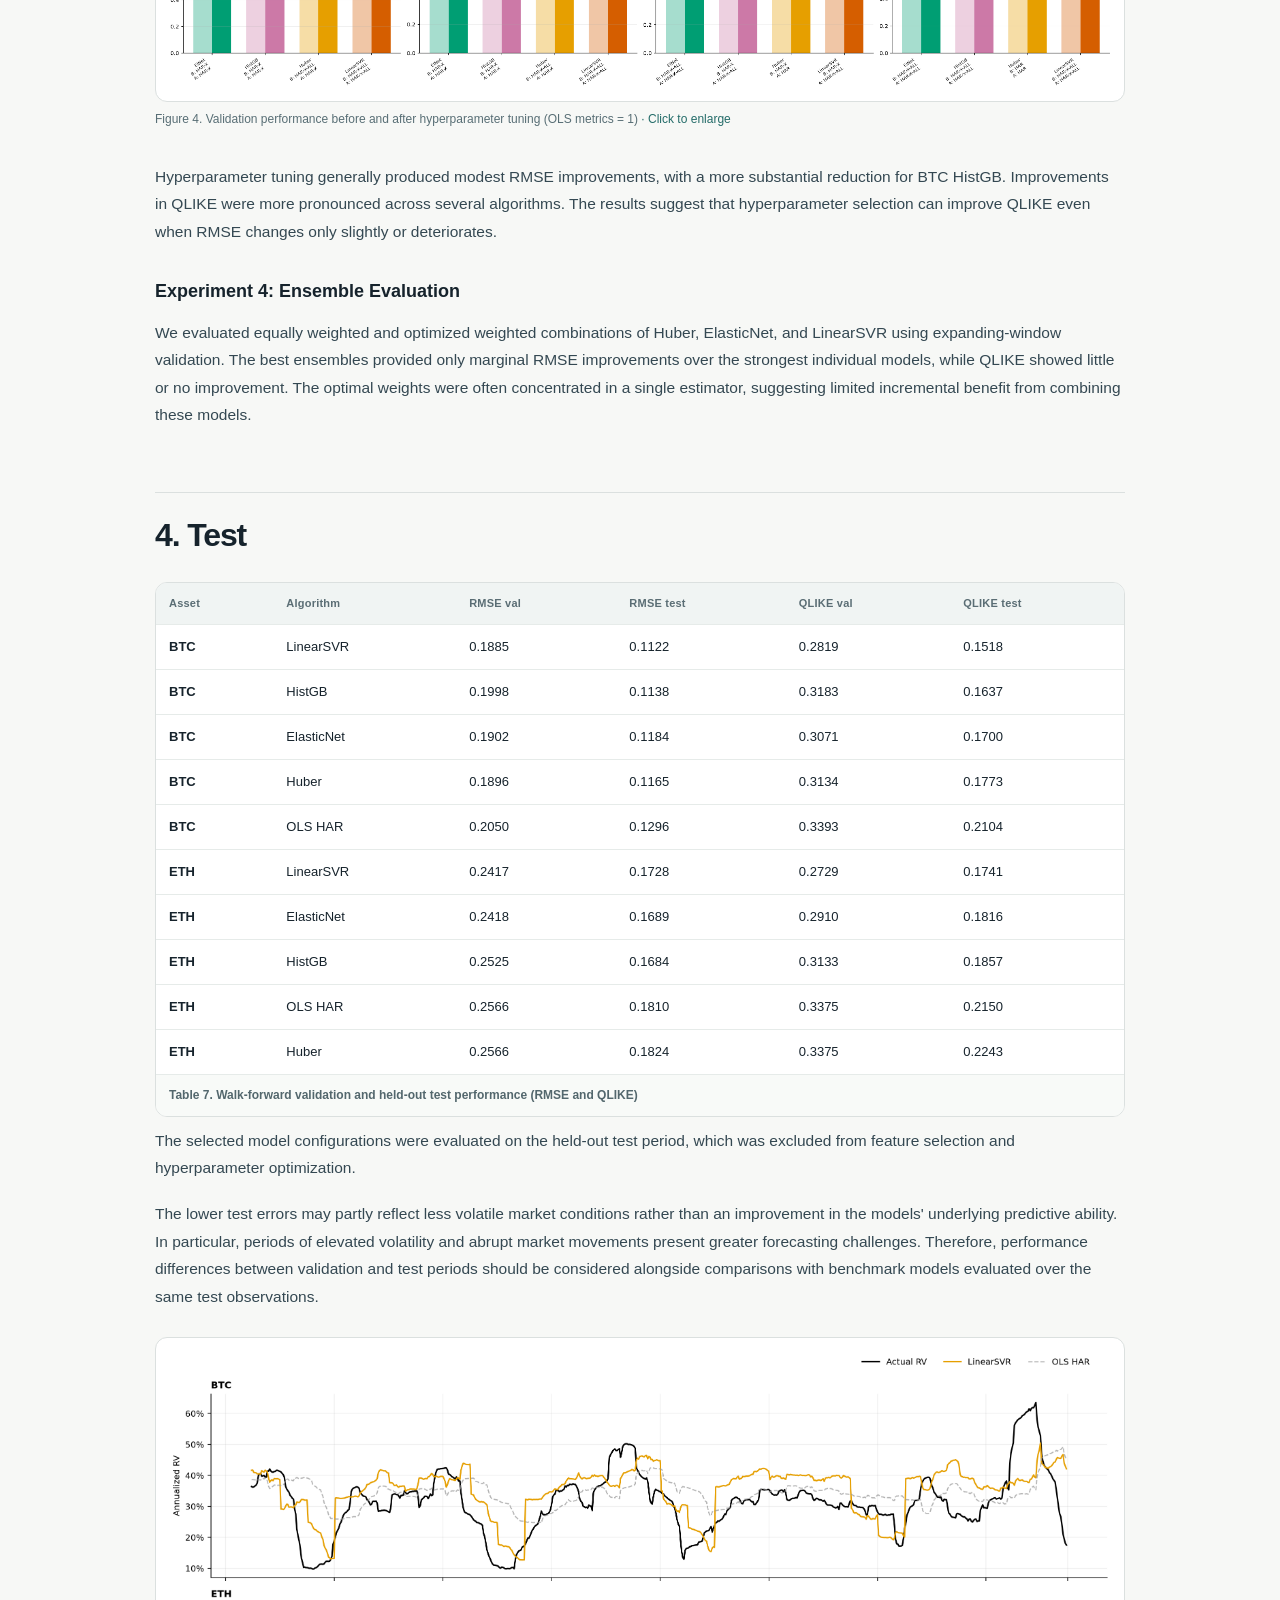
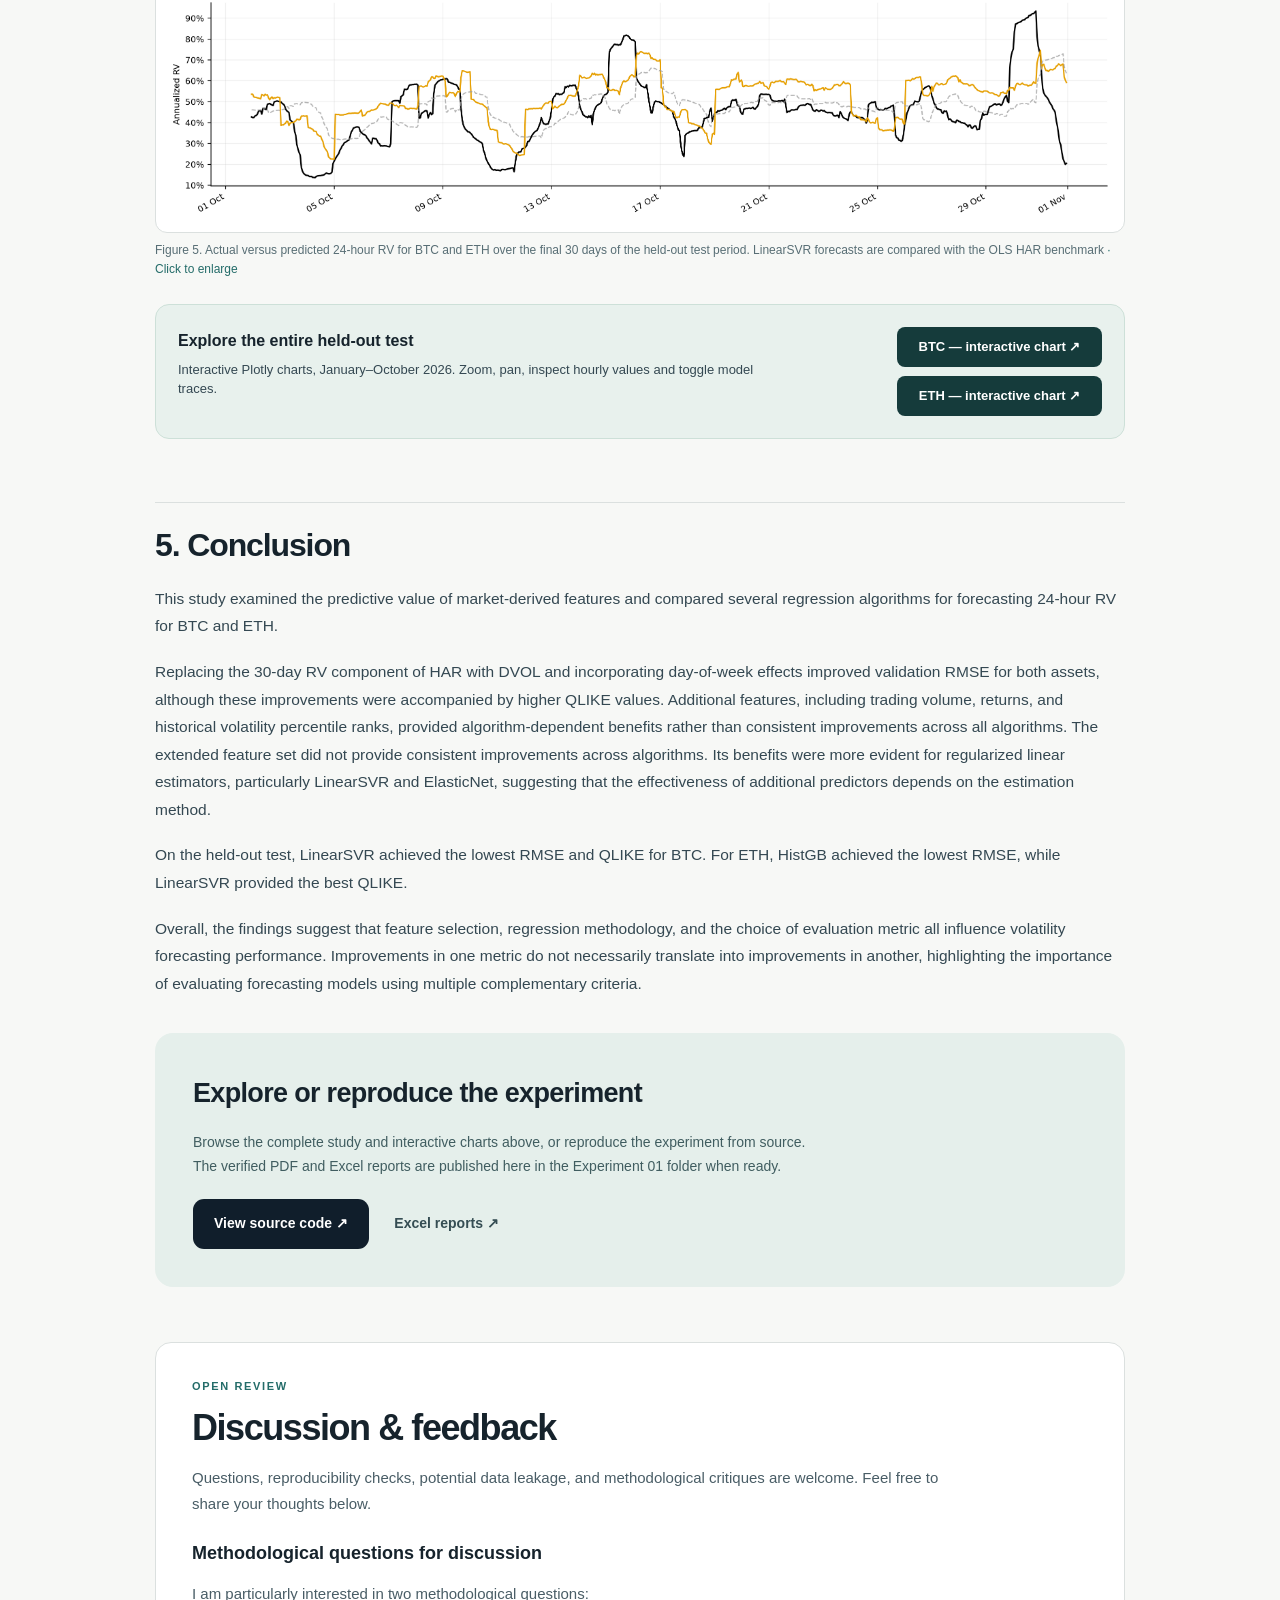
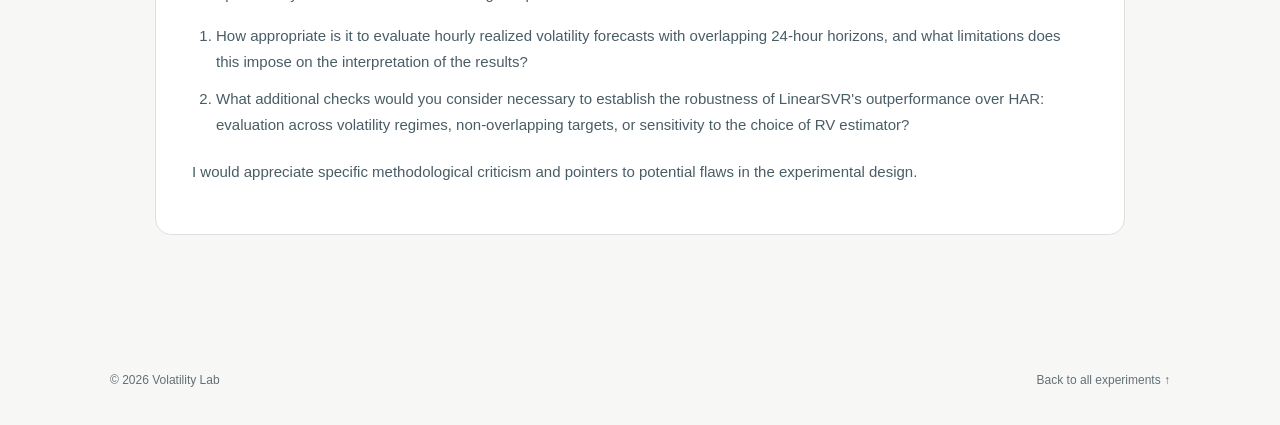
==== commit 4135be57: "Add files via upload" ====
--- a/experiments/01-volatility-forecasting/index.html
+++ b/experiments/01-volatility-forecasting/index.html
@@ -71,6 +71,9 @@
     .feedback-section{margin:55px 0 0;padding:34px 36px;border:1px solid var(--line);border-radius:16px;background:#fff;scroll-margin-top:28px}
     .feedback-section h2{font-size:clamp(27px,3.5vw,36px);line-height:1.15;letter-spacing:-.04em;margin:12px 0 16px}
     .feedback-section p{color:#495d66;line-height:1.75;font-size:15px;max-width:780px}
+    .feedback-section h3{font-size:18px;line-height:1.4;margin:24px 0 9px}
+    .feedback-section ol{padding-left:24px;margin:0 0 20px;color:#495d66;font-size:15px;line-height:1.75}
+    .feedback-section li+li{margin-top:11px}
     .feedback-actions{display:flex;gap:9px;flex-wrap:wrap;margin:22px 0 25px}
     .comments-placeholder{display:flex;flex-direction:column;gap:4px;border-top:1px solid var(--line);padding-top:22px;color:#52666e;font-size:13px}
     .comments-placeholder strong{color:#243b42;font-size:15px}
@@ -154,12 +157,12 @@
 <div class="paper-table-wrap"><table class="paper-table "><thead><tr><th scope="col">Feature</th><th scope="col">BTC Pearson</th><th scope="col">BTC Spearman</th><th scope="col">ETH Pearson</th><th scope="col">ETH Spearman</th></tr></thead><tbody><tr><td>rv₁</td><td>0.61</td><td>0.65</td><td>0.62</td><td>0.66</td></tr><tr><td>rv₇</td><td>0.58</td><td>0.64</td><td>0.54</td><td>0.63</td></tr><tr><td>rv₃₀</td><td>0.44</td><td>0.53</td><td>0.41</td><td>0.51</td></tr><tr><td>prank₁</td><td>0.44</td><td>0.49</td><td>0.48</td><td>0.55</td></tr><tr><td>prank₇</td><td>0.41</td><td>0.47</td><td>0.43</td><td>0.51</td></tr><tr><td>prank₃₀</td><td>0.27</td><td>0.34</td><td>0.29</td><td>0.38</td></tr><tr><td>vol_D</td><td>0.19</td><td>0.22</td><td>0.42</td><td>0.51</td></tr><tr><td>vol_W</td><td>0.04</td><td>0.12</td><td>0.33</td><td>0.47</td></tr><tr><td>ret_D</td><td>−0.13</td><td>−0.05</td><td>−0.18</td><td>−0.07</td></tr><tr><td>ret_W</td><td>−0.26</td><td>−0.11</td><td>−0.26</td><td>−0.12</td></tr><tr><td>DVOL</td><td>0.56</td><td>0.62</td><td>0.52</td><td>0.58</td></tr></tbody><caption>Table 2. Correlations between features and target</caption></table></div>
 <p>Table 2 reports correlations between the candidate features and target. RV and DVOL exhibit the strongest positive associations with the target, while percentile ranks and trading volume show moderate relationships. Returns exhibit relatively weak negative correlations. These results provide an initial descriptive assessment of the predictors but do not establish their incremental forecasting value beyond the benchmark model.</p>
 <h3 id="experiments">3.3 Experiments</h3>
-<figure class="paper-figure"><a class="figure-zoom" href="figures/fig1_price_rv_dvol.png" data-title="Figure 1. BTC and ETH prices, RV and DVOL" aria-label="Enlarge Figure 1. BTC and ETH prices, RV and DVOL"><img loading="lazy" src="figures/fig1_price_rv_dvol.png" alt="Figure 1. BTC and ETH prices, RV and DVOL" /></a><figcaption>Figure 1. BTC and ETH prices, RV and DVOL <span class="zoom-hint">· Click to enlarge</span></figcaption></figure>
+<figure class="paper-figure"><a class="figure-zoom" href="figures/fig1_price_rv_dvol.png" data-title="Figure 1. BTC and ETH prices, RV and DVOL" aria-label="Enlarge Figure 1. BTC and ETH prices, RV and DVOL"><img loading="lazy" src="figures/fig1_price_rv_dvol.png" width="1850" height="939" alt="Figure 1. BTC and ETH prices, RV and DVOL" /></a><figcaption>Figure 1. BTC and ETH prices, RV and DVOL <span class="zoom-hint">· Click to enlarge</span></figcaption></figure>
 <div class="paper-table-wrap"><table class="paper-table "><thead><tr><th scope="col">Asset</th><th scope="col">Model</th><th scope="col">RMSE</th><th scope="col">QLIKE</th></tr></thead><tbody><tr><td>BTC</td><td>Naive</td><td>0.230</td><td>0.618</td></tr><tr><td>BTC</td><td>HAR</td><td>0.205</td><td>0.339</td></tr><tr><td>ETH</td><td>Naive</td><td>0.296</td><td>0.482</td></tr><tr><td>ETH</td><td>HAR</td><td>0.257</td><td>0.338</td></tr></tbody><caption>Table 3. HAR vs. Naive</caption></table></div>
 <h4 id="experiment-1">Experiment 1: Replacing the 30-day RV component of HAR with DVOL, adding DoW</h4>
 <p>As shown in Table 2, DVOL exhibits a stronger correlation with target than the 30-day RV component for both BTC and ETH. This motivates testing whether replacing rv₃₀ with DVOL improves out-of-sample forecasting accuracy.</p>
 <p>Given the continuous operation of cryptocurrency markets, trading activity and volatility may exhibit systematic differences across days of the week. This experiment also tests whether incorporating day-of-week dummy variables improves the forecasting performance of HAR-D.</p>
-<figure class="paper-figure"><a class="figure-zoom" href="figures/fig2_rv_dvol_evolution.png" data-title="Figure 2. Historical evolution of RV30 and DVOL for BTC and ETH" aria-label="Enlarge Figure 2. Historical evolution of RV30 and DVOL for BTC and ETH"><img loading="lazy" src="figures/fig2_rv_dvol_evolution.png" alt="Figure 2. Historical evolution of RV30 and DVOL for BTC and ETH" /></a><figcaption>Figure 2. Historical evolution of RV30 and DVOL for BTC and ETH <span class="zoom-hint">· Click to enlarge</span></figcaption></figure>
+<figure class="paper-figure"><a class="figure-zoom" href="figures/fig2_rv_dvol_evolution.png" data-title="Figure 2. Historical evolution of RV30 and DVOL for BTC and ETH" aria-label="Enlarge Figure 2. Historical evolution of RV30 and DVOL for BTC and ETH"><img loading="lazy" src="figures/fig2_rv_dvol_evolution.png" width="1857" height="940" alt="Figure 2. Historical evolution of RV30 and DVOL for BTC and ETH" /></a><figcaption>Figure 2. Historical evolution of RV30 and DVOL for BTC and ETH <span class="zoom-hint">· Click to enlarge</span></figcaption></figure>
 <div class="paper-table-wrap"><table class="paper-table "><thead><tr><th scope="col">Asset</th><th scope="col">Model</th><th scope="col">RMSE</th><th scope="col">QLIKE</th></tr></thead><tbody><tr><td>BTC</td><td>HAR</td><td>0.205</td><td>0.339</td></tr><tr><td>BTC</td><td>HAR-D</td><td>0.200</td><td>0.370</td></tr><tr><td>BTC</td><td>HAR-X</td><td>0.189</td><td>0.428</td></tr><tr><td>ETH</td><td>HAR</td><td>0.257</td><td>0.338</td></tr><tr><td>ETH</td><td>HAR-D</td><td>0.251</td><td>0.357</td></tr><tr><td>ETH</td><td>HAR-X</td><td>0.241</td><td>0.401</td></tr></tbody><caption>Table 4. HAR-X vs. HAR-D vs. HAR</caption></table></div>
 <p>The HAR-X specification achieves the lowest RMSE among the OLS specifications for both BTC and ETH, reducing validation RMSE by approximately 7.8% and 6.2%, respectively, relative to HAR. However, this improvement is accompanied by a substantial deterioration in QLIKE.</p>
 <h4 id="experiment-2">Experiment 2: Comparison of Regression Algorithms</h4>
@@ -167,12 +170,12 @@
 <p>Overall, alternative regression algorithms provided limited improvements over OLS. Only ElasticNet achieved lower QLIKE for both assets. Given the limited improvements obtained with the initial configurations, we next investigate whether hyperparameter optimization can improve forecasting performance.</p>
 <div class="paper-table-wrap"><table class="paper-table "><thead><tr><th scope="col">Algorithm</th><th scope="col">BTC Model</th><th scope="col">BTC RMSE</th><th scope="col">BTC QLIKE</th><th scope="col">ETH Model</th><th scope="col">ETH RMSE</th><th scope="col">ETH QLIKE</th></tr></thead><tbody><tr><td>OLS</td><td>HAR-X / HAR</td><td>0.1885</td><td>0.3393</td><td>HAR-X / HAR</td><td>0.2411</td><td>0.3375</td></tr><tr><td>Huber</td><td>HAR-X-All</td><td>0.1901</td><td>0.3353</td><td>HAR-X / HAR</td><td>0.2447</td><td>0.3788</td></tr><tr><td>ElasticNet</td><td>HAR-X</td><td>0.1908</td><td>0.3074</td><td>HAR-X-All</td><td>0.2411</td><td>0.2926</td></tr><tr><td>LinearSVR</td><td>HAR-X-All</td><td>0.1880</td><td>0.3150</td><td>HAR-X / HAR-X-All</td><td>0.2431</td><td>0.3671</td></tr><tr><td>HistGB</td><td>HAR-X</td><td>0.2157</td><td>0.3489</td><td>HAR-X / HAR-X-All</td><td>0.2592</td><td>0.3605</td></tr><tr><td>Tree</td><td>HAR-X</td><td>0.2120</td><td>0.3650</td><td>HAR-X / HAR</td><td>0.2786</td><td>0.4453</td></tr><tr><td>Forest</td><td>HAR-X</td><td>0.2030</td><td>0.3354</td><td>HAR-X / HAR-X-All</td><td>0.2538</td><td>0.3749</td></tr></tbody><caption>Table 5. Comparison of regression algorithms (walk-forward validation)</caption></table></div>
 <p class="table-note">Note. For each algorithm and asset, RMSE and QLIKE are minimized independently across feature specifications. The OLS metrics are shown for reference. Bold indicates the lowest value within each metric and asset.</p>
-<figure class="paper-figure"><a class="figure-zoom" href="figures/fig3_validation_vs_baseline.png" data-title="Figure 3. Relative validation loss by algorithm and asset (OLS metrics = 1)" aria-label="Enlarge Figure 3. Relative validation loss by algorithm and asset (OLS metrics = 1)"><img loading="lazy" src="figures/fig3_validation_vs_baseline.png" alt="Figure 3. Relative validation loss by algorithm and asset (OLS metrics = 1)" /></a><figcaption>Figure 3. Relative validation loss by algorithm and asset (OLS metrics = 1) <span class="zoom-hint">· Click to enlarge</span></figcaption></figure>
+<figure class="paper-figure"><a class="figure-zoom" href="figures/fig3_validation_vs_baseline.png" data-title="Figure 3. Relative validation loss by algorithm and asset (OLS metrics = 1)" aria-label="Enlarge Figure 3. Relative validation loss by algorithm and asset (OLS metrics = 1)"><img loading="lazy" src="figures/fig3_validation_vs_baseline.png" width="3523" height="834" alt="Figure 3. Relative validation loss by algorithm and asset (OLS metrics = 1)" /></a><figcaption>Figure 3. Relative validation loss by algorithm and asset (OLS metrics = 1) <span class="zoom-hint">· Click to enlarge</span></figcaption></figure>
 <h4 id="experiment-3">Experiment 3: Hyperparameter Optimization</h4>
 <p>Hyperparameters were selected to minimize QLIKE, subject to RMSE not exceeding the minimum RMSE obtained for the same algorithm and asset by more than 5%. This constraint was introduced because the configurations minimizing RMSE and QLIKE did not always coincide.</p>
 <div class="paper-table-wrap"><table class="paper-table "><thead><tr><th scope="col">Asset</th><th scope="col">Algorithm</th><th scope="col">Selected parameters</th><th scope="col">Model</th><th scope="col">RMSE before</th><th scope="col">RMSE after</th><th scope="col">QLIKE before</th><th scope="col">QLIKE after</th></tr></thead><tbody><tr><td>BTC</td><td>Huber</td><td>α=0.001; ε=2.5</td><td>HAR-X</td><td>0.1901</td><td>0.1896</td><td>0.3353</td><td>0.3134</td></tr><tr><td>BTC</td><td>ElasticNet</td><td>α=0.01; L1=0.4</td><td>HAR-X</td><td>0.1908</td><td>0.1902</td><td>0.3074</td><td>0.3071</td></tr><tr><td>BTC</td><td>LinearSVR</td><td>C=0.01; ε=0.2</td><td>HAR-X-All</td><td>0.1880</td><td>0.1885</td><td>0.3150</td><td>0.2819</td></tr><tr><td>BTC</td><td>HistGB</td><td>lr=0.05; i=100; n=7</td><td>HAR-X</td><td>0.2157</td><td>0.1998</td><td>0.3489</td><td>0.3183</td></tr><tr><td>ETH</td><td>Huber</td><td>α=0.001; ε=20.0</td><td>HAR</td><td>0.2447</td><td>0.2566</td><td>0.3788</td><td>0.3375</td></tr><tr><td>ETH</td><td>ElasticNet</td><td>α=0.05; L1=0.1</td><td>HAR-X-All</td><td>0.2411</td><td>0.2418</td><td>0.2926</td><td>0.2910</td></tr><tr><td>ETH</td><td>LinearSVR</td><td>C=0.01; ε=0.25</td><td>HAR-X-All</td><td>0.2431</td><td>0.2417</td><td>0.3671</td><td>0.2729</td></tr><tr><td>ETH</td><td>HistGB</td><td>lr=0.05; i=100; n=7</td><td>HAR-X-All</td><td>0.2592</td><td>0.2525</td><td>0.3605</td><td>0.3133</td></tr></tbody><caption>Table 6. Hyperparameter optimization results</caption></table></div>
 <p class="table-note">Note. For HistGB, lr denotes learning_rate, i denotes max_iter, and n denotes max_leaf_nodes. “Before” reports the independently minimized RMSE and QLIKE values from Experiment 2; these values may correspond to different feature specifications. “After” reports both metrics for the selected tuned configuration.</p>
-<figure class="paper-figure"><a class="figure-zoom" href="figures/fig4_tuning_vs_baseline.png" data-title="Figure 4. Validation performance before and after hyperparameter tuning (OLS metrics = 1)" aria-label="Enlarge Figure 4. Validation performance before and after hyperparameter tuning (OLS metrics = 1)"><img loading="lazy" src="figures/fig4_tuning_vs_baseline.png" alt="Figure 4. Validation performance before and after hyperparameter tuning (OLS metrics = 1)" /></a><figcaption>Figure 4. Validation performance before and after hyperparameter tuning (OLS metrics = 1) <span class="zoom-hint">· Click to enlarge</span></figcaption></figure>
+<figure class="paper-figure"><a class="figure-zoom" href="figures/fig4_tuning_vs_baseline.png" data-title="Figure 4. Validation performance before and after hyperparameter tuning (OLS metrics = 1)" aria-label="Enlarge Figure 4. Validation performance before and after hyperparameter tuning (OLS metrics = 1)"><img loading="lazy" src="figures/fig4_tuning_vs_baseline.png" width="3659" height="941" alt="Figure 4. Validation performance before and after hyperparameter tuning (OLS metrics = 1)" /></a><figcaption>Figure 4. Validation performance before and after hyperparameter tuning (OLS metrics = 1) <span class="zoom-hint">· Click to enlarge</span></figcaption></figure>
 <p>Hyperparameter tuning generally produced modest RMSE improvements, with a more substantial reduction for BTC HistGB. Improvements in QLIKE were more pronounced across several algorithms. The results suggest that hyperparameter selection can improve QLIKE even when RMSE changes only slightly or deteriorates.</p>
 <h4 id="experiment-4">Experiment 4: Ensemble Evaluation</h4>
 <p>We evaluated equally weighted and optimized weighted combinations of Huber, ElasticNet, and LinearSVR using expanding-window validation. The best ensembles provided only marginal RMSE improvements over the strongest individual models, while QLIKE showed little or no improvement. The optimal weights were often concentrated in a single estimator, suggesting limited incremental benefit from combining these models.</p>
@@ -180,7 +183,7 @@
 <div class="paper-table-wrap"><table class="paper-table "><thead><tr><th scope="col">Asset</th><th scope="col">Algorithm</th><th scope="col">RMSE val</th><th scope="col">RMSE test</th><th scope="col">QLIKE val</th><th scope="col">QLIKE test</th></tr></thead><tbody><tr><td>BTC</td><td>LinearSVR</td><td>0.1885</td><td>0.1122</td><td>0.2819</td><td>0.1518</td></tr><tr><td>BTC</td><td>HistGB</td><td>0.1998</td><td>0.1138</td><td>0.3183</td><td>0.1637</td></tr><tr><td>BTC</td><td>ElasticNet</td><td>0.1902</td><td>0.1184</td><td>0.3071</td><td>0.1700</td></tr><tr><td>BTC</td><td>Huber</td><td>0.1896</td><td>0.1165</td><td>0.3134</td><td>0.1773</td></tr><tr><td>BTC</td><td>OLS HAR</td><td>0.2050</td><td>0.1296</td><td>0.3393</td><td>0.2104</td></tr><tr><td>ETH</td><td>LinearSVR</td><td>0.2417</td><td>0.1728</td><td>0.2729</td><td>0.1741</td></tr><tr><td>ETH</td><td>ElasticNet</td><td>0.2418</td><td>0.1689</td><td>0.2910</td><td>0.1816</td></tr><tr><td>ETH</td><td>HistGB</td><td>0.2525</td><td>0.1684</td><td>0.3133</td><td>0.1857</td></tr><tr><td>ETH</td><td>OLS HAR</td><td>0.2566</td><td>0.1810</td><td>0.3375</td><td>0.2150</td></tr><tr><td>ETH</td><td>Huber</td><td>0.2566</td><td>0.1824</td><td>0.3375</td><td>0.2243</td></tr></tbody><caption>Table 7. Walk-forward validation and held-out test performance (RMSE and QLIKE)</caption></table></div>
 <p>The selected model configurations were evaluated on the held-out test period, which was excluded from feature selection and hyperparameter optimization.</p>
 <p>The lower test errors may partly reflect less volatile market conditions rather than an improvement in the models&#x27; underlying predictive ability. In particular, periods of elevated volatility and abrupt market movements present greater forecasting challenges. Therefore, performance differences between validation and test periods should be considered alongside comparisons with benchmark models evaluated over the same test observations.</p>
-<figure class="paper-figure"><a class="figure-zoom" href="figures/fig5_test_forecasts.png" data-title="Figure 5. Actual versus predicted 24-hour RV for BTC and ETH over the final 30 days of the held-out test period. LinearSVR forecasts are compared with the OLS HAR benchmark" aria-label="Enlarge Figure 5. Actual versus predicted 24-hour RV for BTC and ETH over the final 30 days of the held-out test period. LinearSVR forecasts are compared with the OLS HAR benchmark"><img loading="lazy" src="figures/fig5_test_forecasts.png" alt="Figure 5. Actual versus predicted 24-hour RV for BTC and ETH over the final 30 days of the held-out test period. LinearSVR forecasts are compared with the OLS HAR benchmark" /></a><figcaption>Figure 5. Actual versus predicted 24-hour RV for BTC and ETH over the final 30 days of the held-out test period. LinearSVR forecasts are compared with the OLS HAR benchmark <span class="zoom-hint">· Click to enlarge</span></figcaption></figure><div class="interactive-cta"><div><strong>Explore the entire held-out test</strong><p>Interactive Plotly charts, January–October 2026. Zoom, pan, inspect hourly values and toggle model traces.</p></div><div class="interactive-actions"><a href="charts/fig5_BTC_test.html" target="_blank" rel="noopener noreferrer">BTC — interactive chart ↗</a><a href="charts/fig5_ETH_test.html" target="_blank" rel="noopener noreferrer">ETH — interactive chart ↗</a></div></div>
+<figure class="paper-figure"><a class="figure-zoom" href="figures/fig5_test_forecasts.png" data-title="Figure 5. Actual versus predicted 24-hour RV for BTC and ETH over the final 30 days of the held-out test period. LinearSVR forecasts are compared with the OLS HAR benchmark" aria-label="Enlarge Figure 5. Actual versus predicted 24-hour RV for BTC and ETH over the final 30 days of the held-out test period. LinearSVR forecasts are compared with the OLS HAR benchmark"><img loading="lazy" src="figures/fig5_test_forecasts.png" width="2783" height="1392" alt="Figure 5. Actual versus predicted 24-hour RV for BTC and ETH over the final 30 days of the held-out test period. LinearSVR forecasts are compared with the OLS HAR benchmark" /></a><figcaption>Figure 5. Actual versus predicted 24-hour RV for BTC and ETH over the final 30 days of the held-out test period. LinearSVR forecasts are compared with the OLS HAR benchmark <span class="zoom-hint">· Click to enlarge</span></figcaption></figure><div class="interactive-cta"><div><strong>Explore the entire held-out test</strong><p>Interactive Plotly charts, January–October 2026. Zoom, pan, inspect hourly values and toggle model traces.</p></div><div class="interactive-actions"><a href="charts/fig5_BTC_test.html" target="_blank" rel="noopener noreferrer">BTC — interactive chart ↗</a><a href="charts/fig5_ETH_test.html" target="_blank" rel="noopener noreferrer">ETH — interactive chart ↗</a></div></div>
 <h2 id="conclusion">5. Conclusion</h2>
 <p>This study examined the predictive value of market-derived features and compared several regression algorithms for forecasting 24-hour RV for BTC and ETH.</p>
 <p>Replacing the 30-day RV component of HAR with DVOL and incorporating day-of-week effects improved validation RMSE for both assets, although these improvements were accompanied by higher QLIKE values. Additional features, including trading volume, returns, and historical volatility percentile ranks, provided algorithm-dependent benefits rather than consistent improvements across all algorithms. The extended feature set did not provide consistent improvements across algorithms. Its benefits were more evident for regularized linear estimators, particularly LinearSVR and ElasticNet, suggesting that the effectiveness of additional predictors depends on the estimation method.</p>
@@ -192,6 +195,13 @@
     <div class="eyebrow accent">OPEN REVIEW</div>
     <h2 id="discussion-heading">Discussion &amp; feedback</h2>
     <p>Questions, reproducibility checks, potential data leakage, and methodological critiques are welcome. Feel free to share your thoughts below.</p>
+    <h3>Methodological questions for discussion</h3>
+    <p>I am particularly interested in two methodological questions:</p>
+    <ol>
+      <li>How appropriate is it to evaluate hourly realized volatility forecasts with overlapping 24-hour horizons, and what limitations does this impose on the interpretation of the results?</li>
+      <li>What additional checks would you consider necessary to establish the robustness of LinearSVR's outperformance over HAR: evaluation across volatility regimes, non-overlapping targets, or sensitivity to the choice of RV estimator?</li>
+    </ol>
+    <p>I would appreciate specific methodological criticism and pointers to potential flaws in the experimental design.</p>
     <script src="https://giscus.app/client.js"
         data-repo="olegkozik/volatility_lab"
         data-repo-id="R_kgDOV2X0HA"
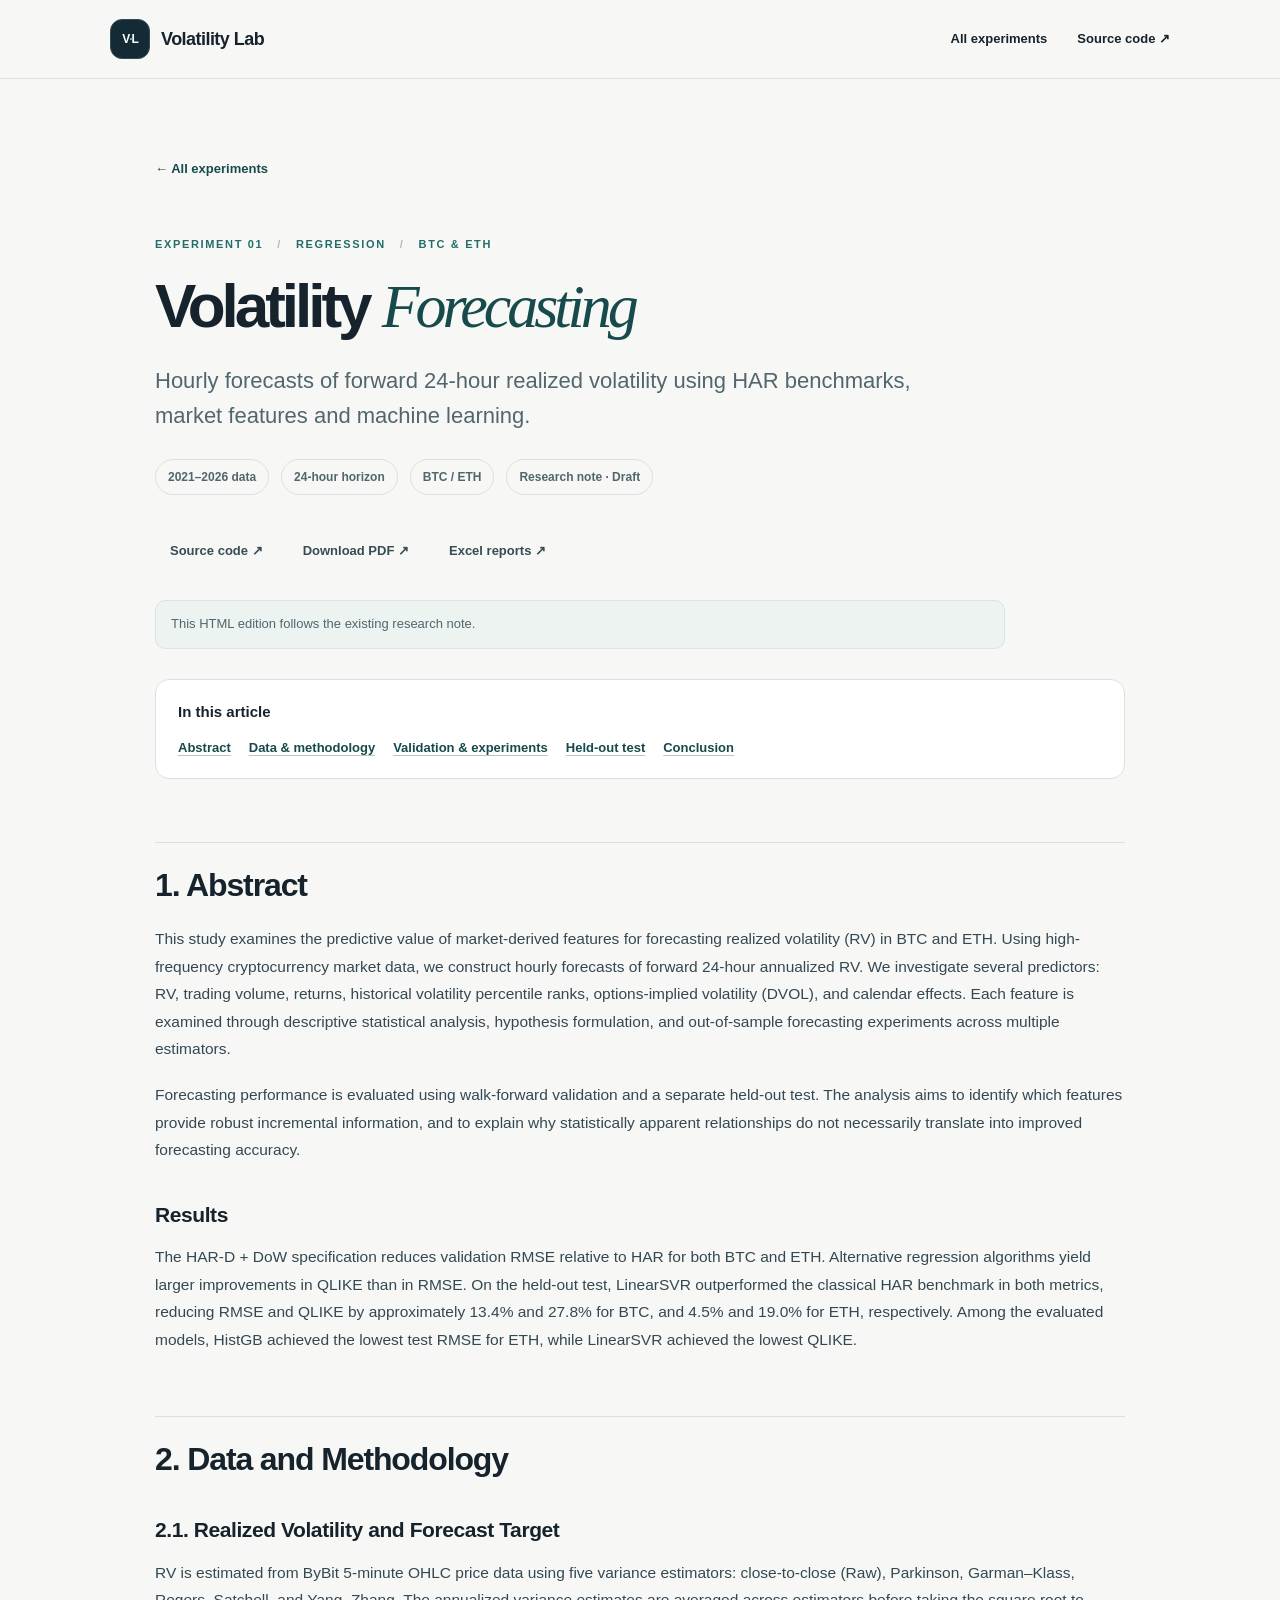
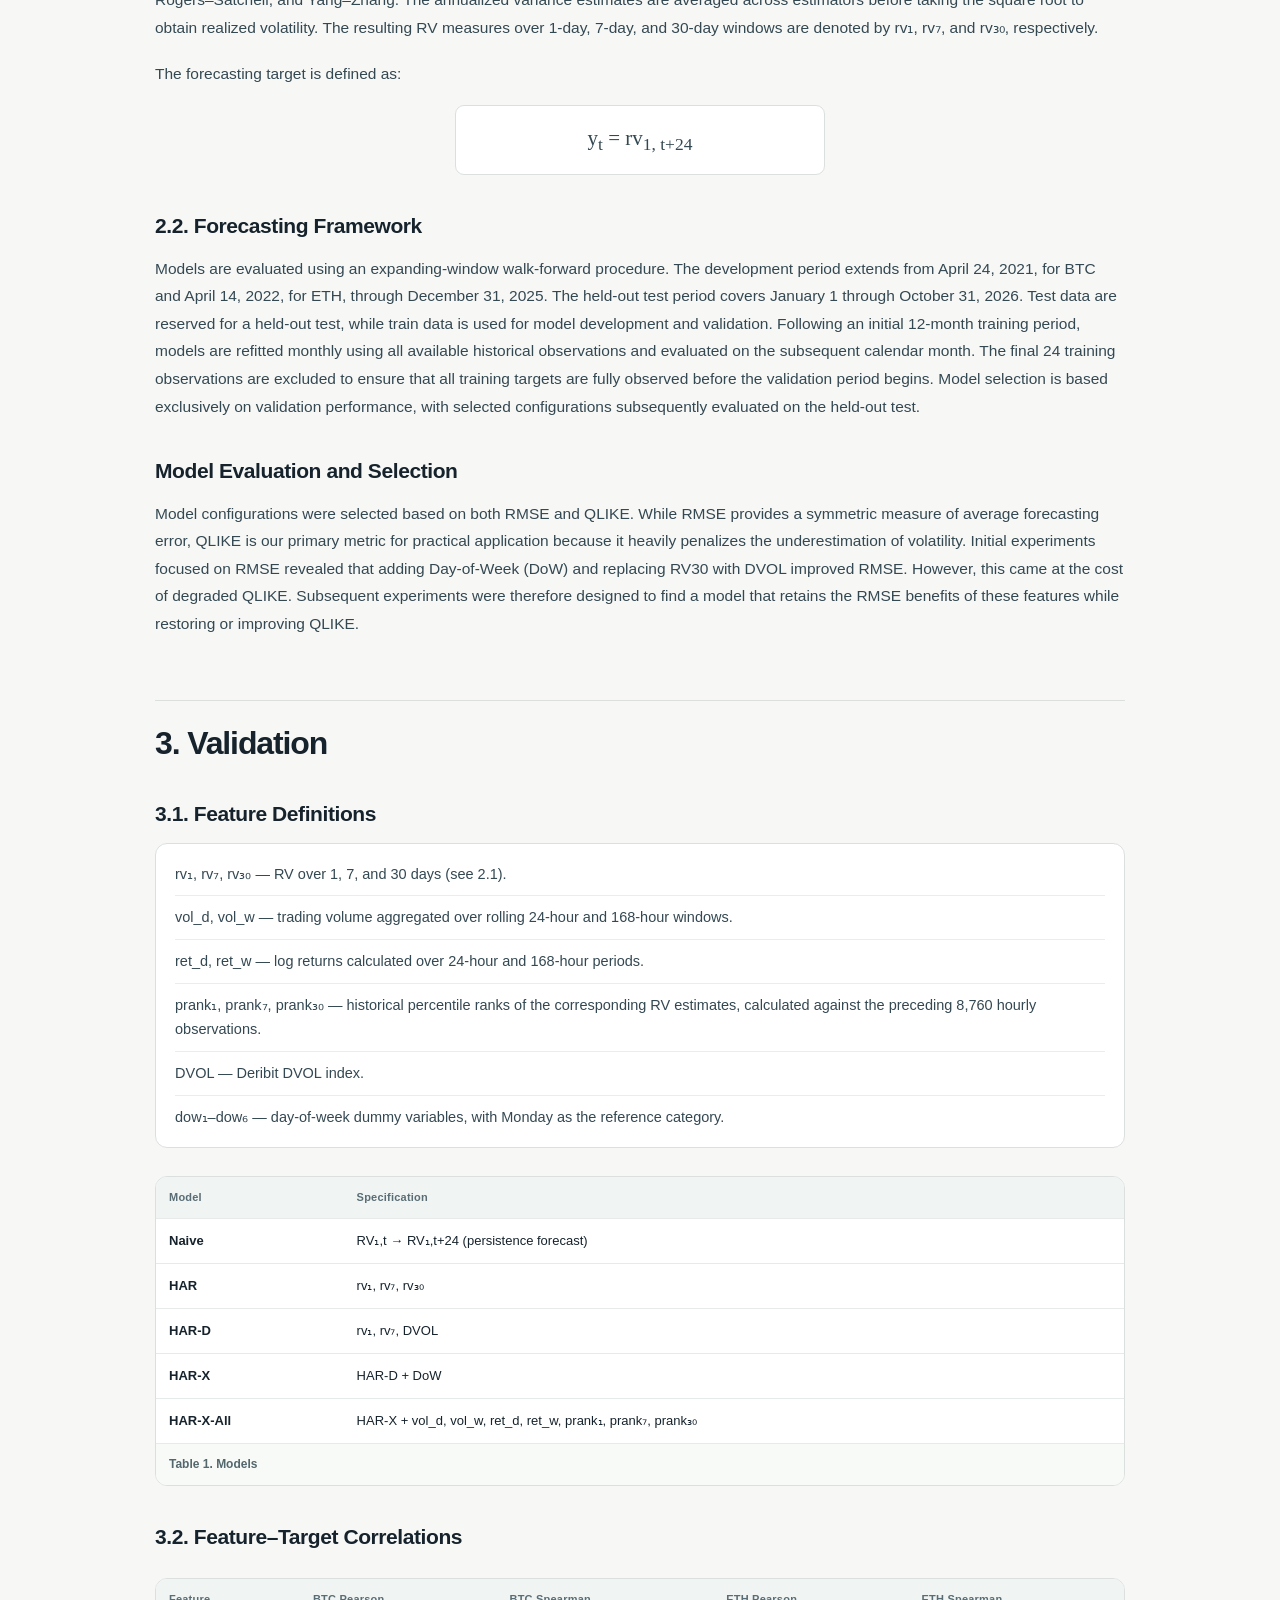
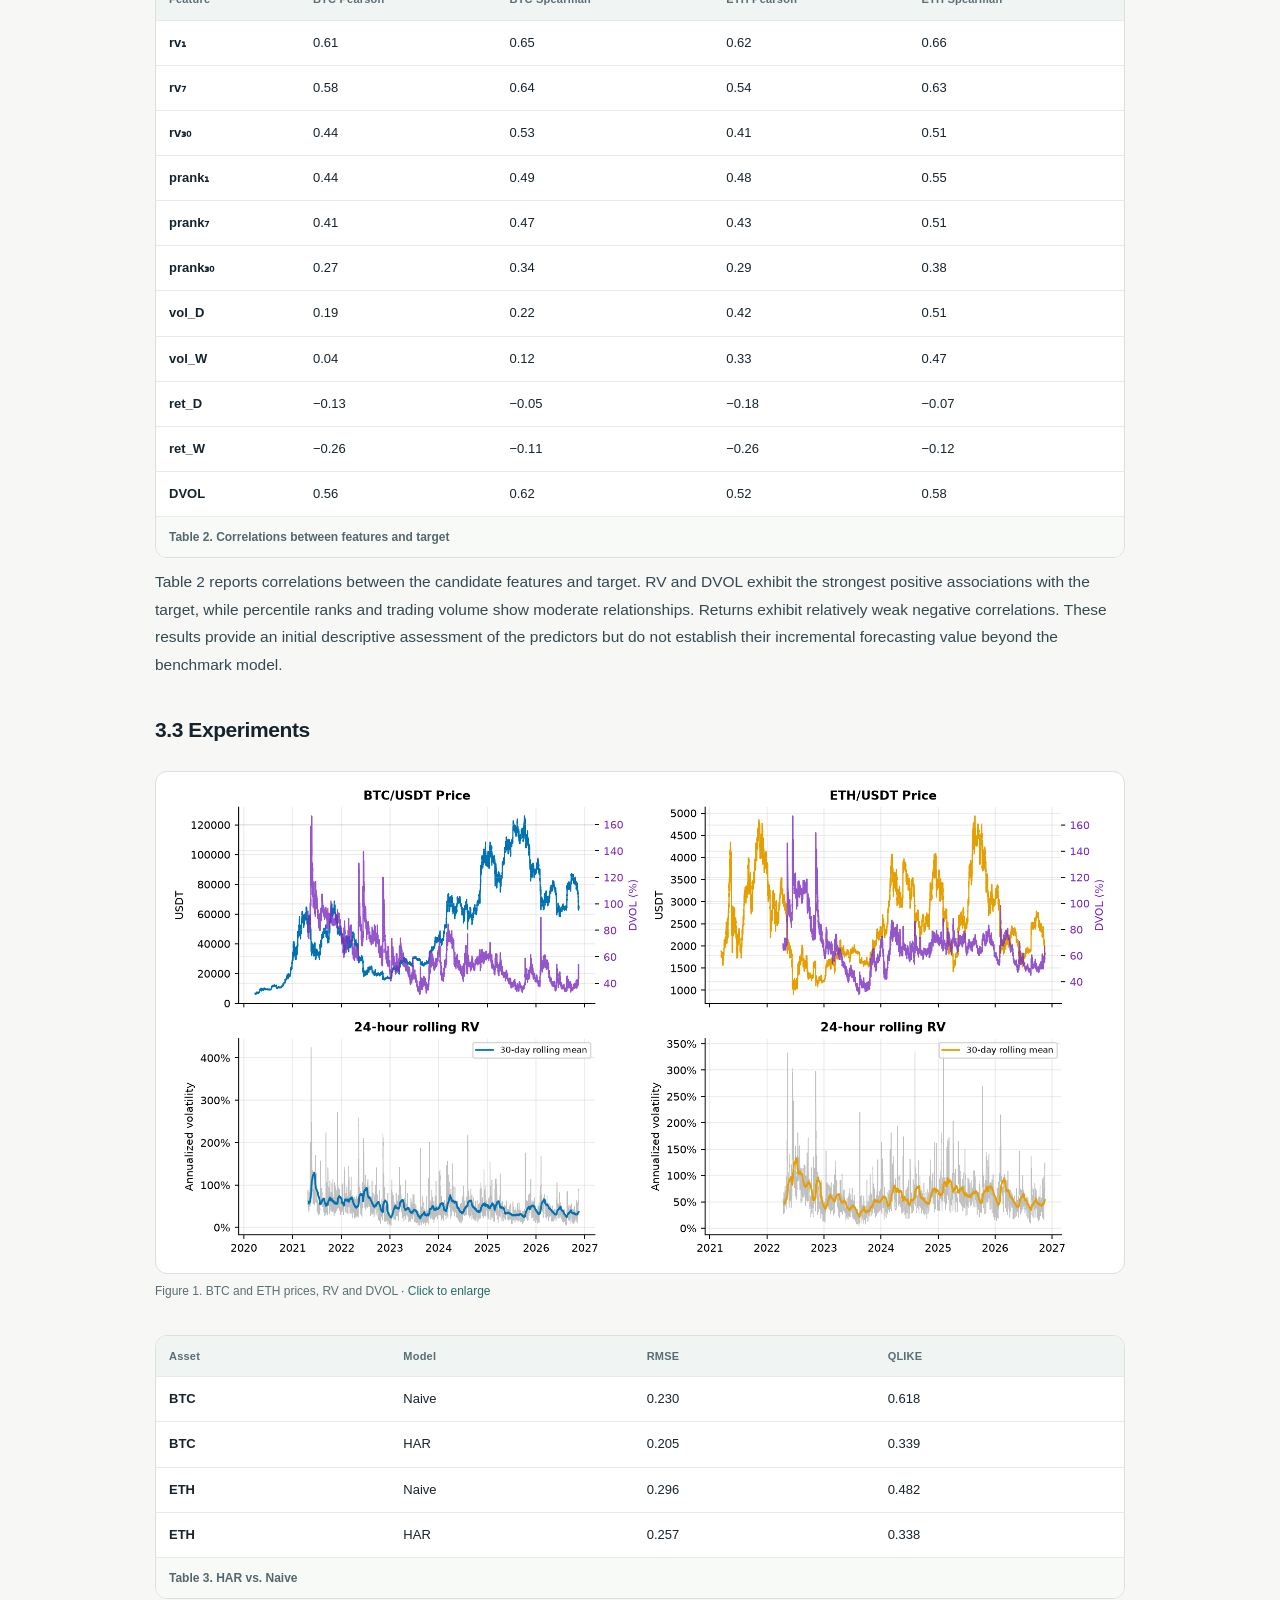
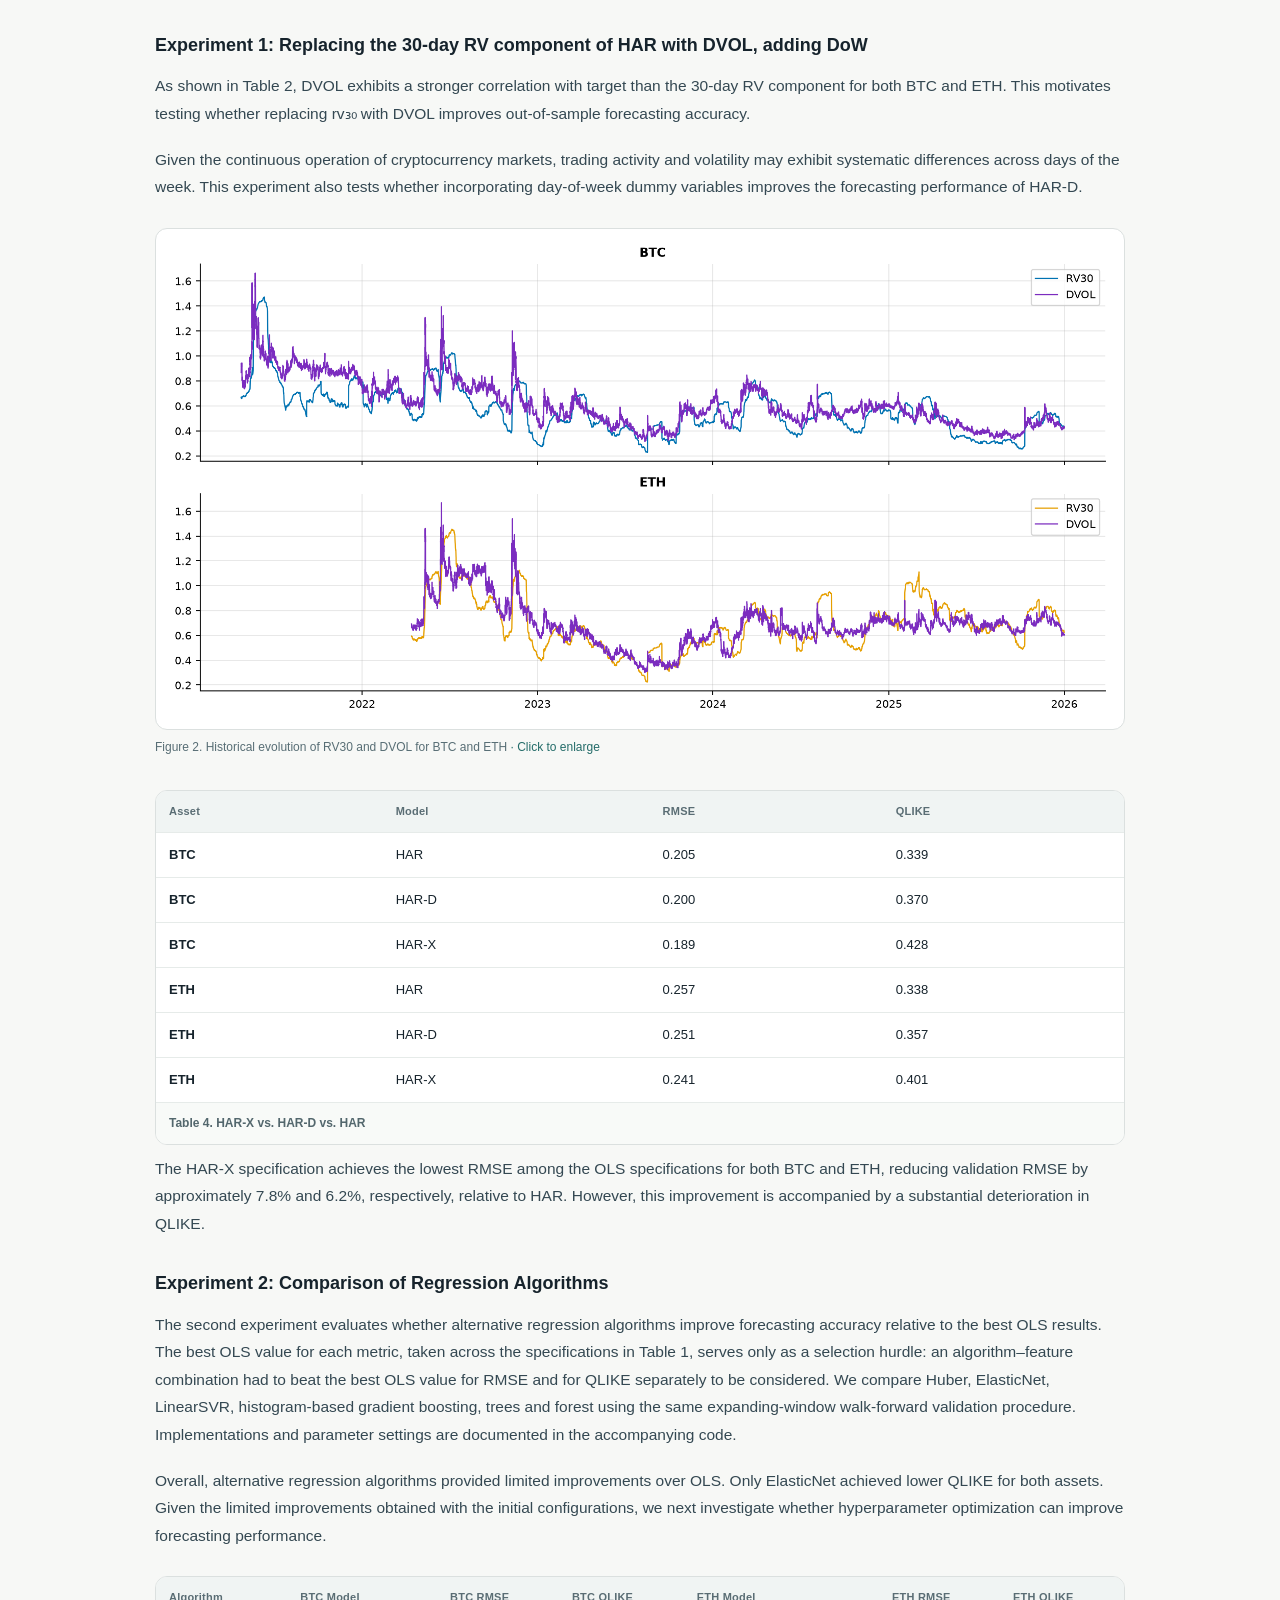
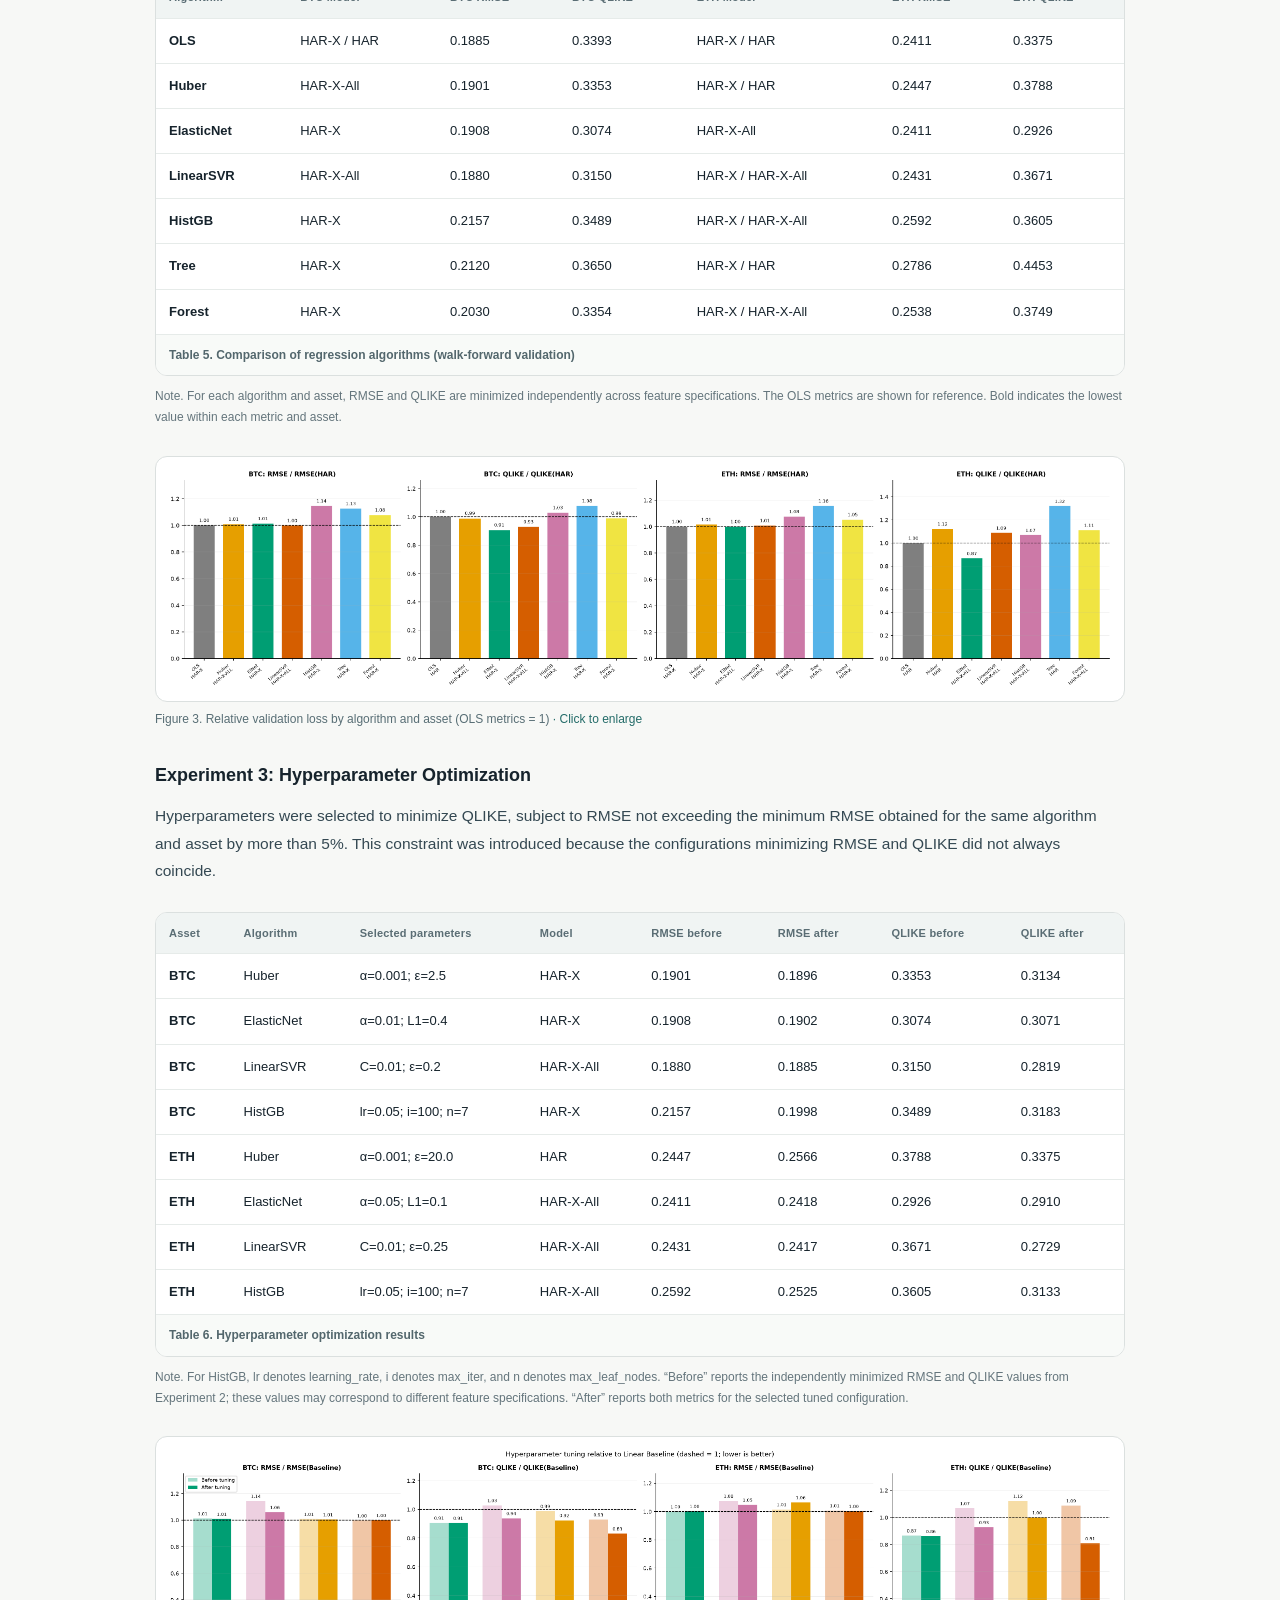
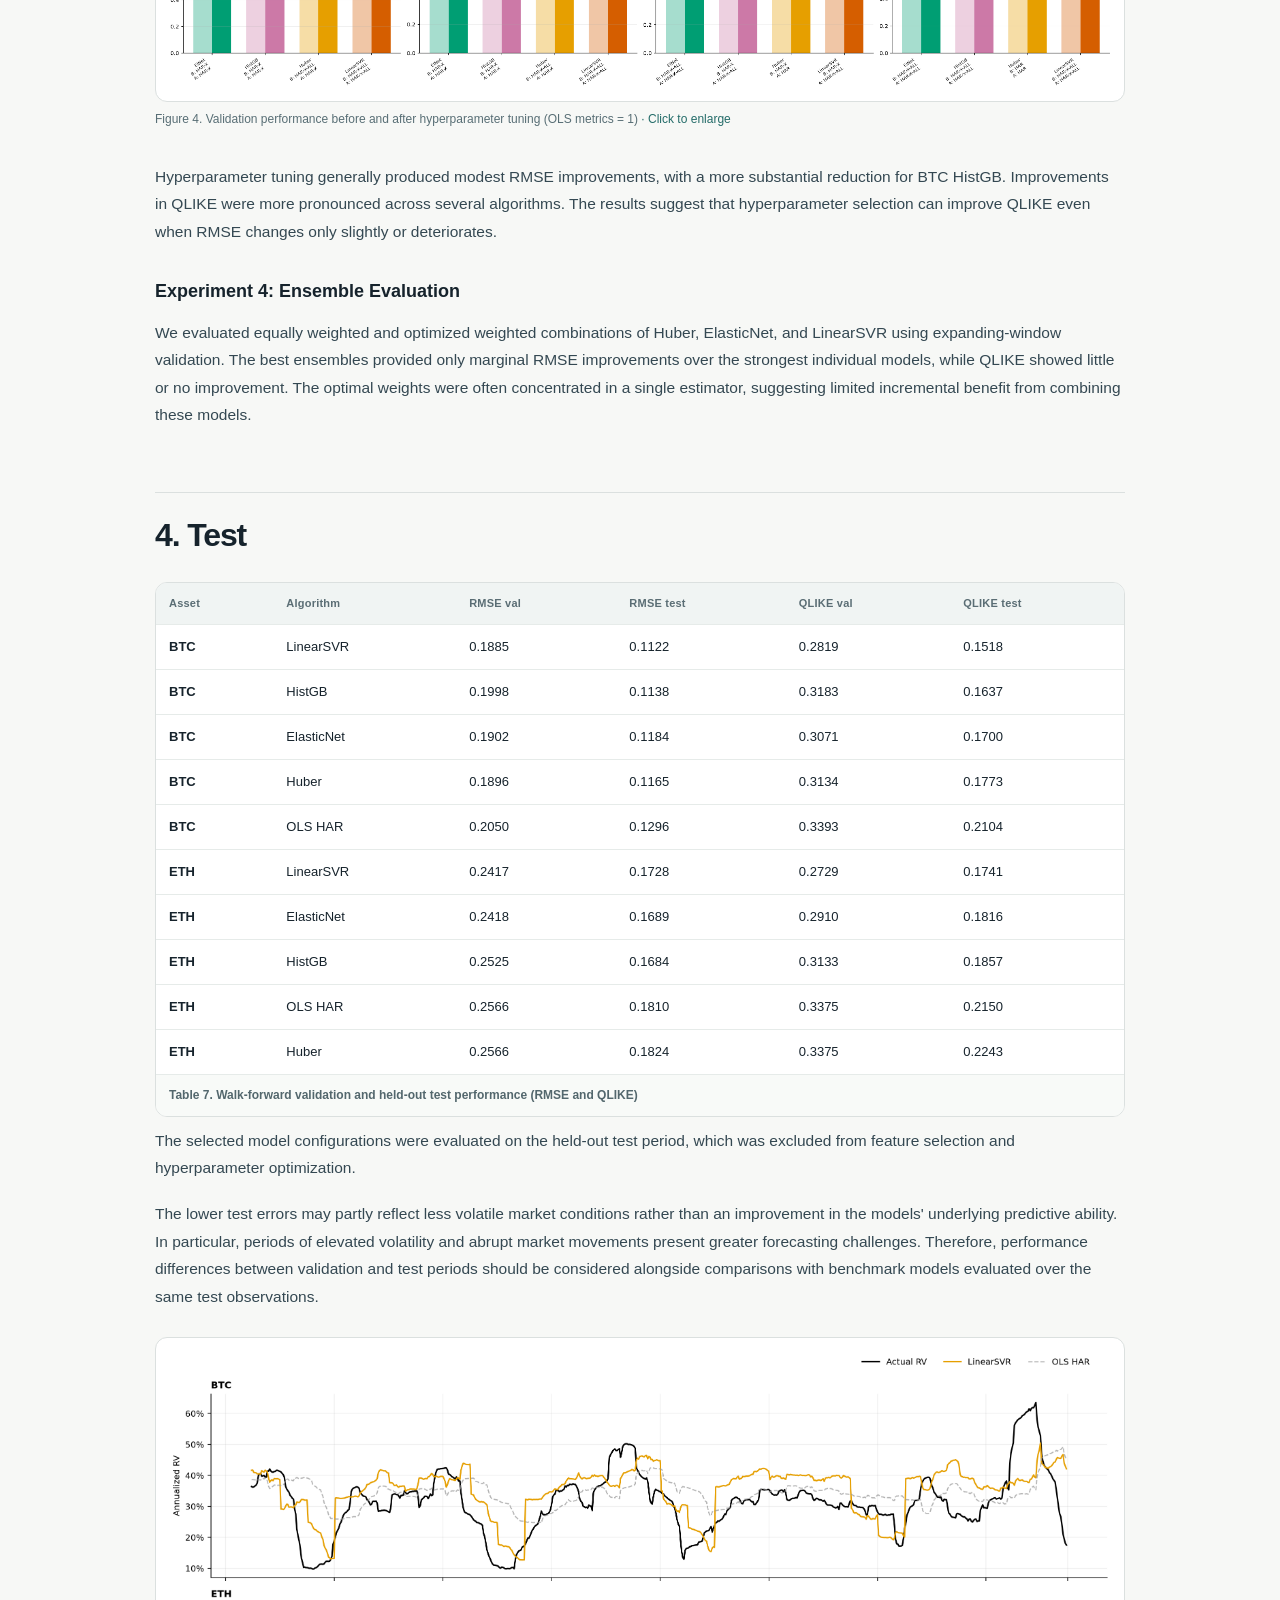
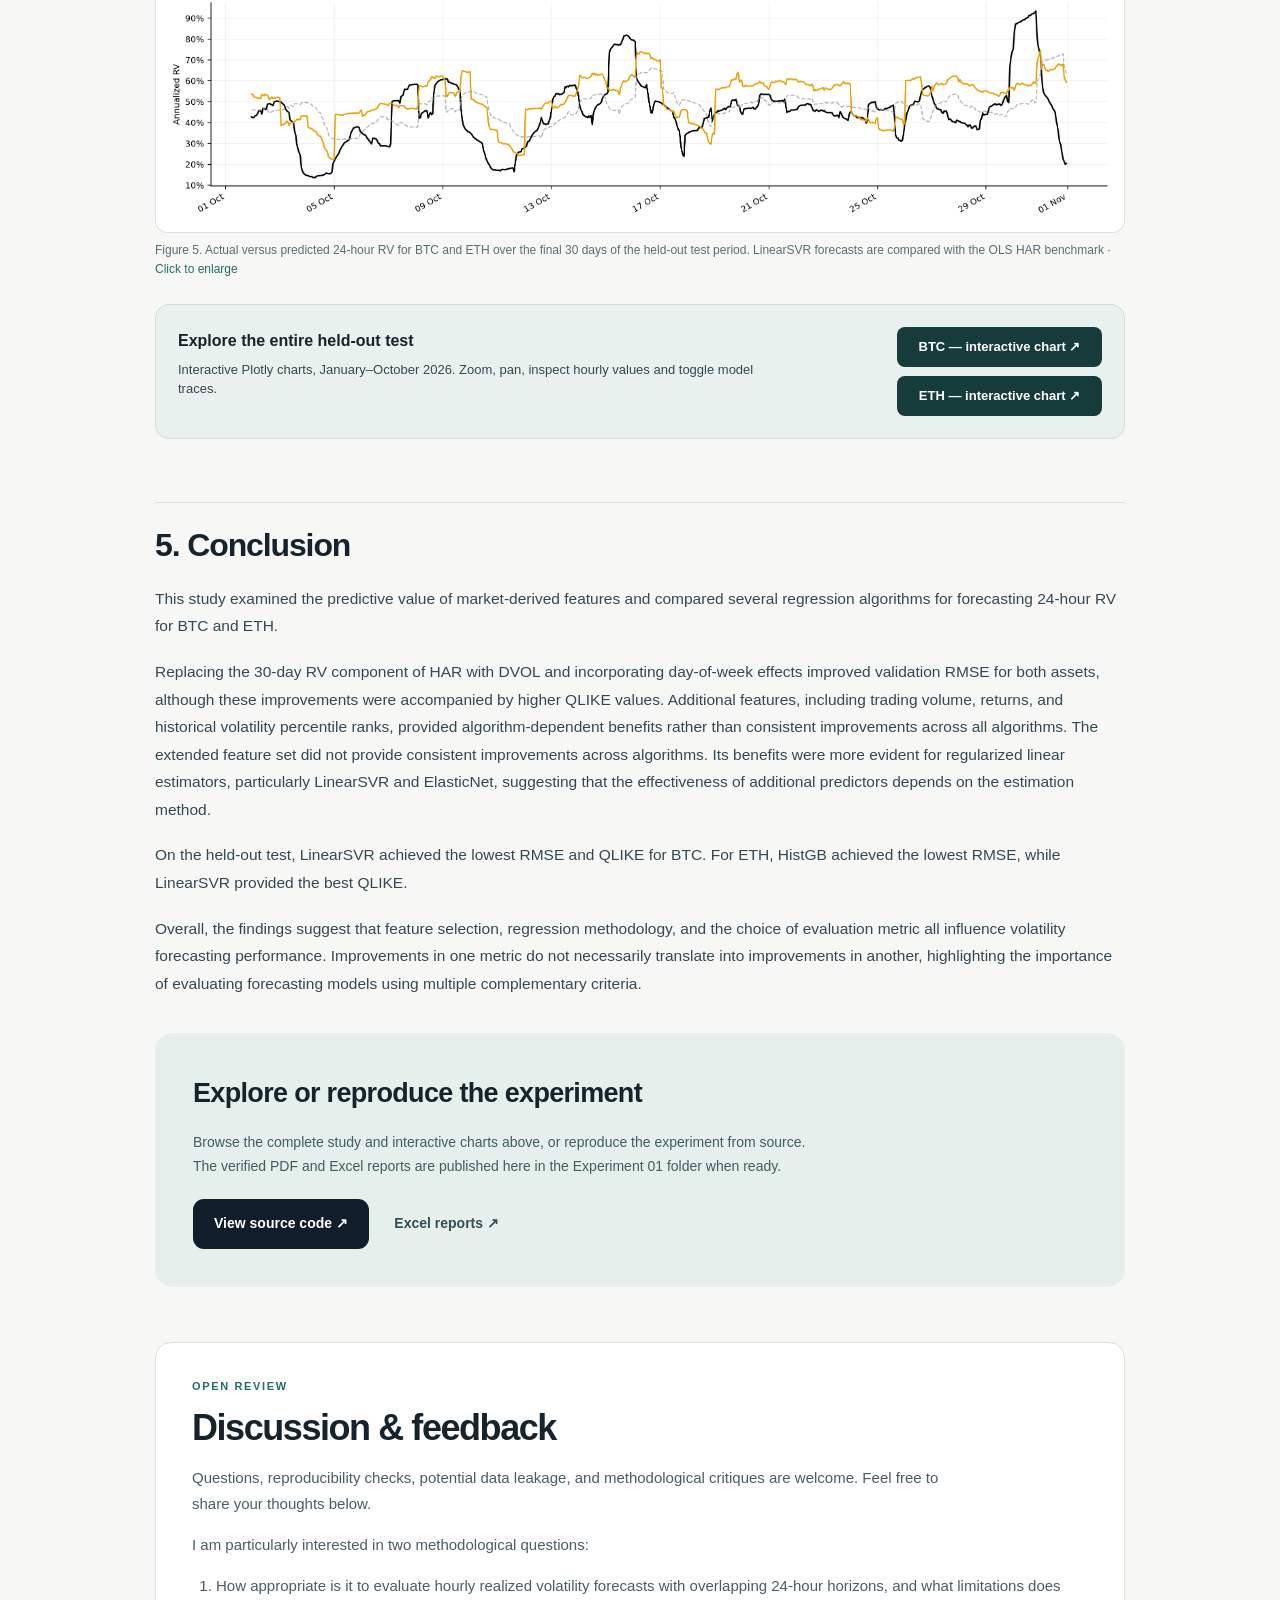
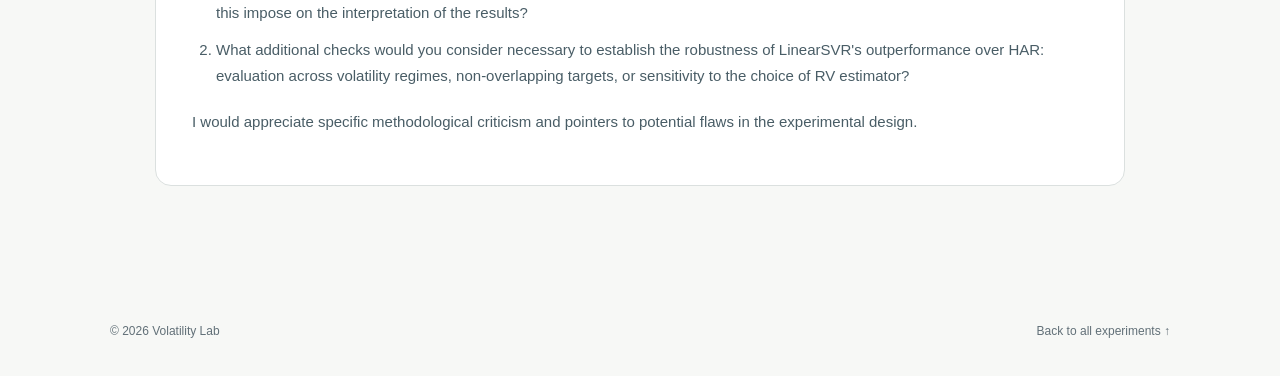
==== commit d631cb26: "Add files via upload" ====
--- a/experiments/01-volatility-forecasting/index.html
+++ b/experiments/01-volatility-forecasting/index.html
@@ -195,7 +195,6 @@
     <div class="eyebrow accent">OPEN REVIEW</div>
     <h2 id="discussion-heading">Discussion &amp; feedback</h2>
     <p>Questions, reproducibility checks, potential data leakage, and methodological critiques are welcome. Feel free to share your thoughts below.</p>
-    <h3>Methodological questions for discussion</h3>
     <p>I am particularly interested in two methodological questions:</p>
     <ol>
       <li>How appropriate is it to evaluate hourly realized volatility forecasts with overlapping 24-hour horizons, and what limitations does this impose on the interpretation of the results?</li>
